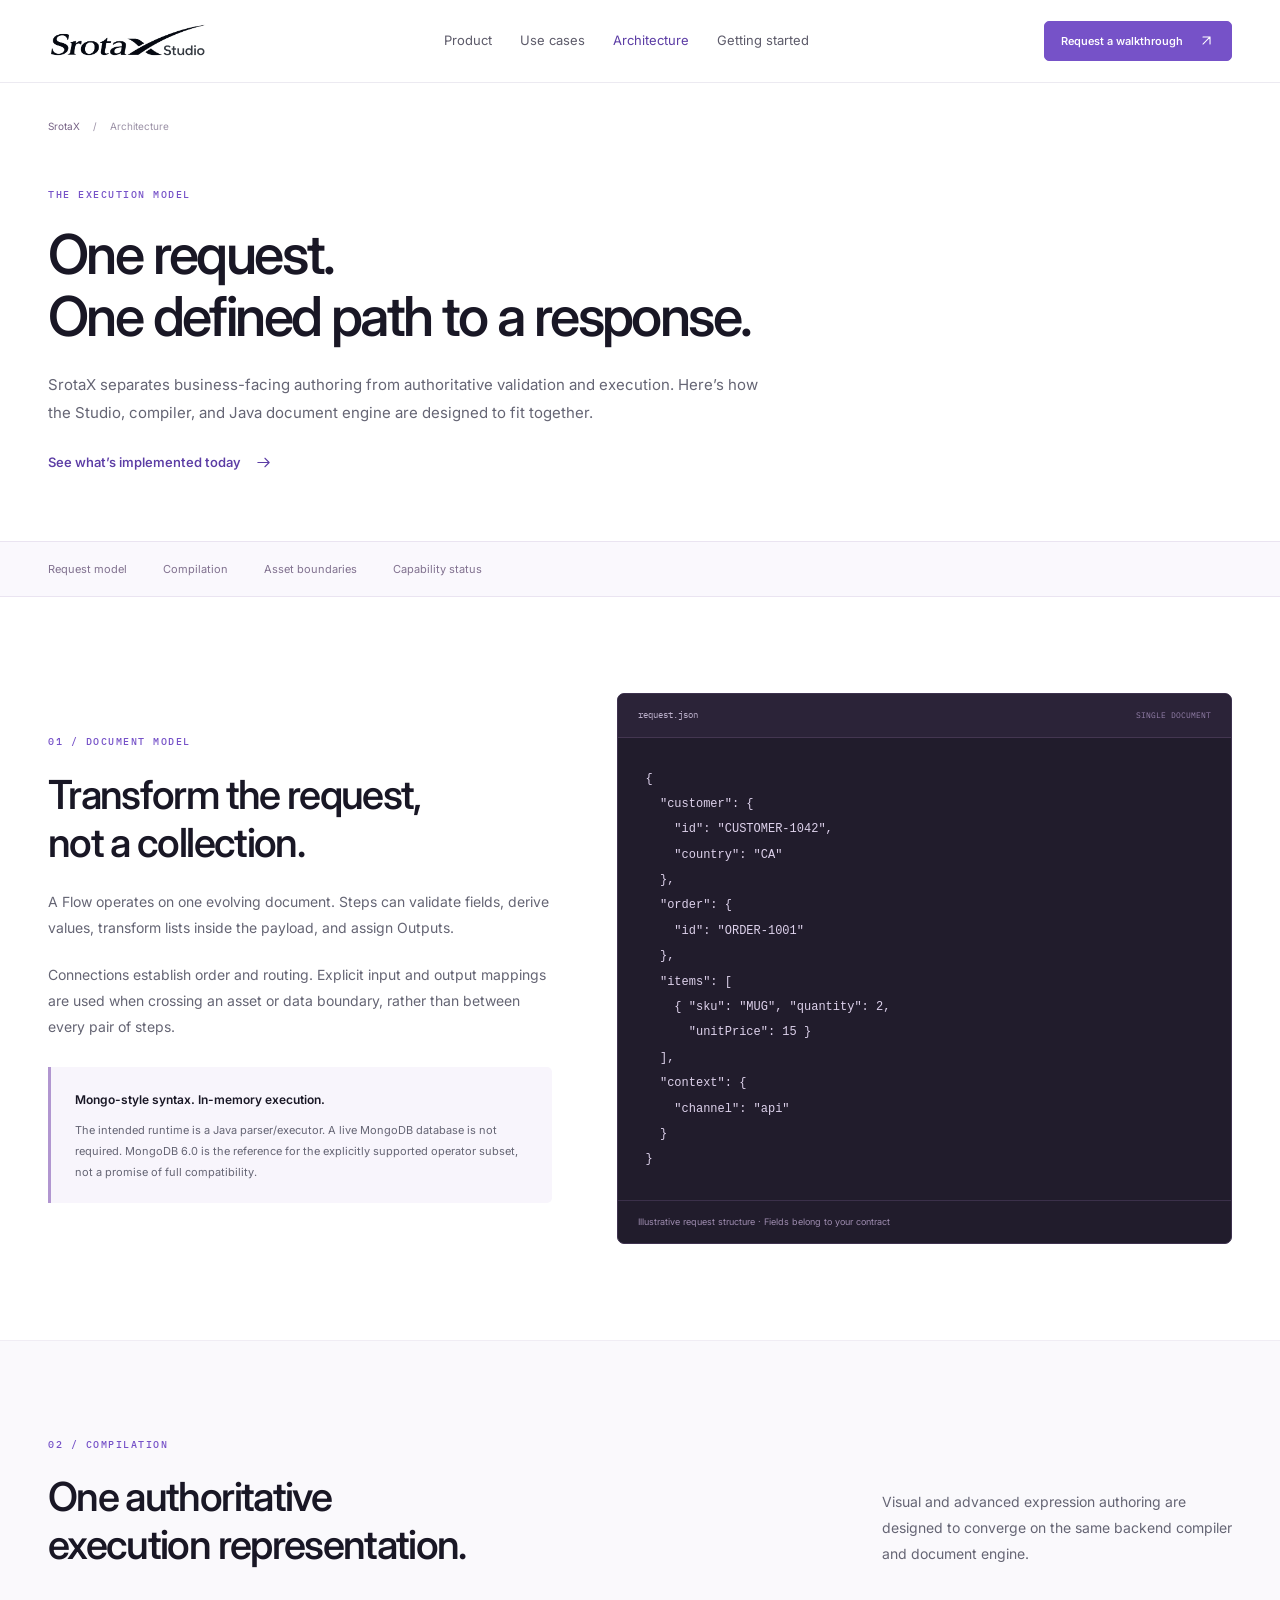
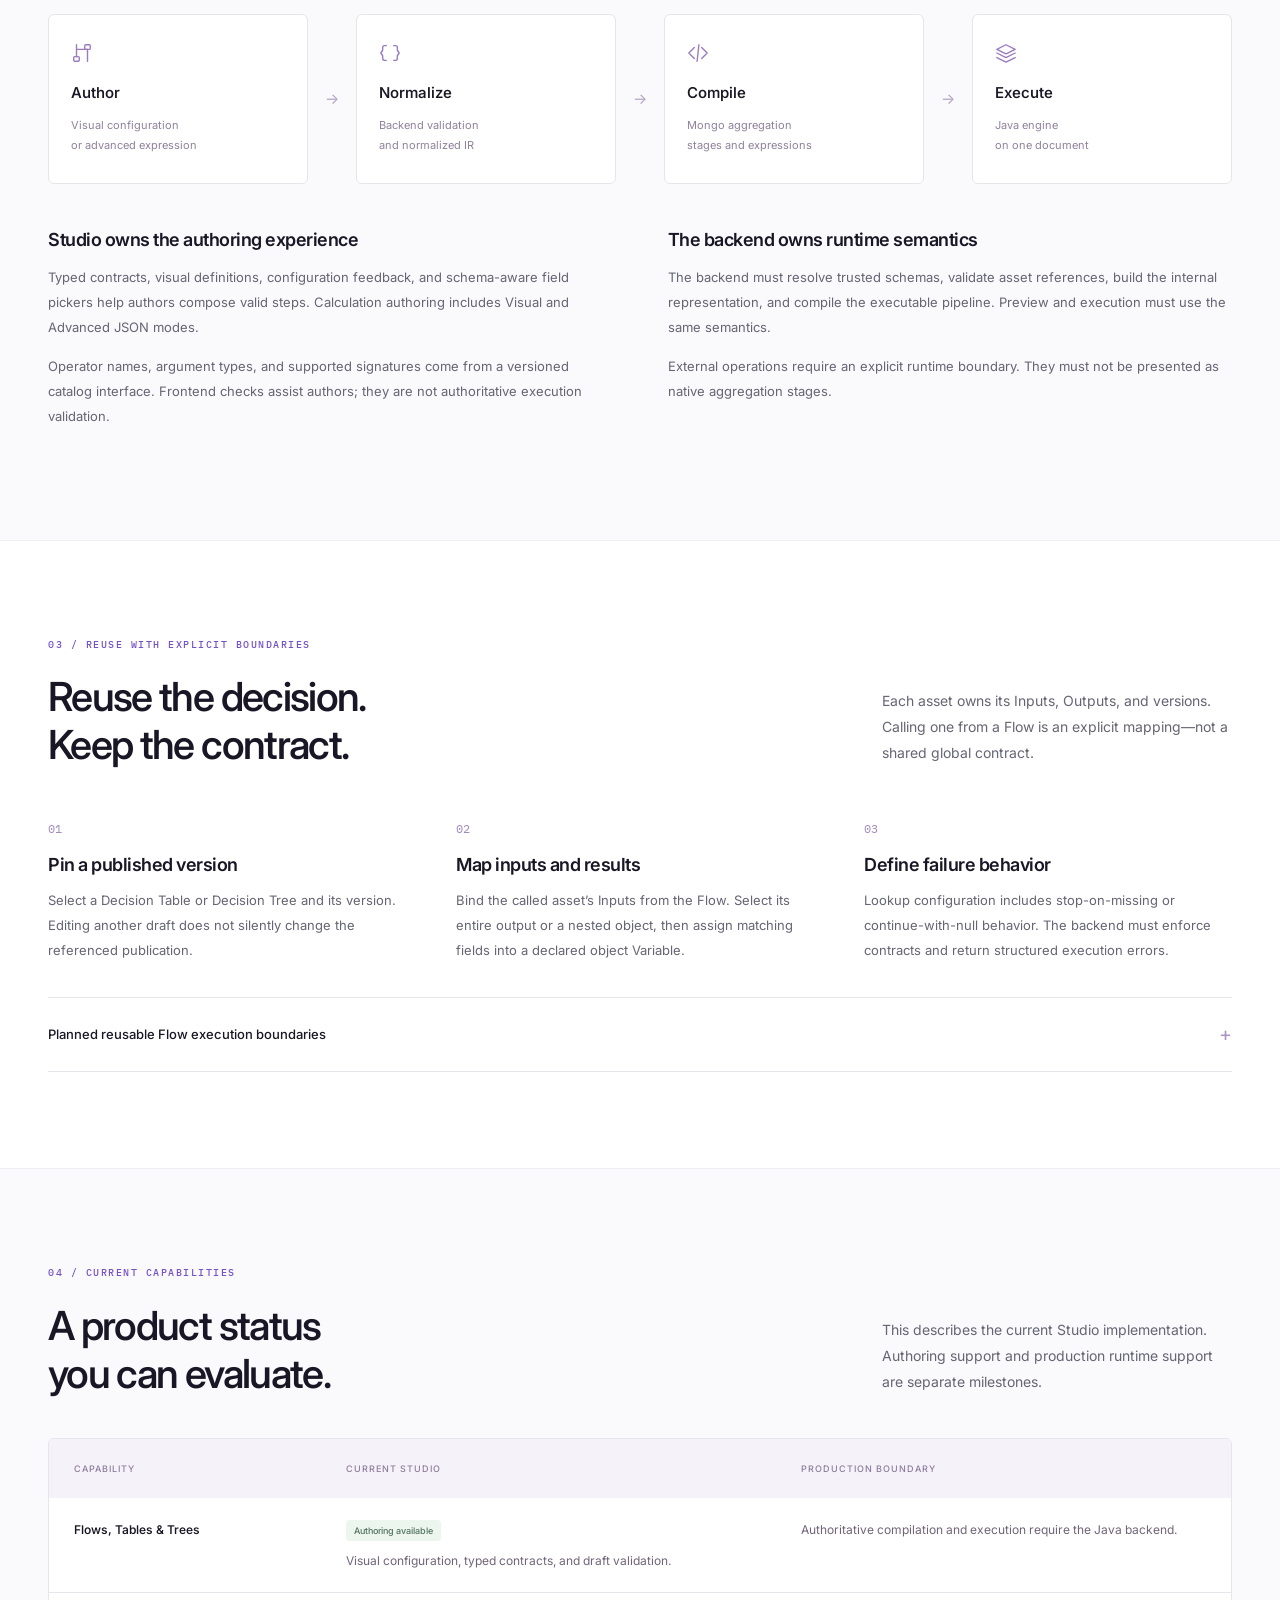
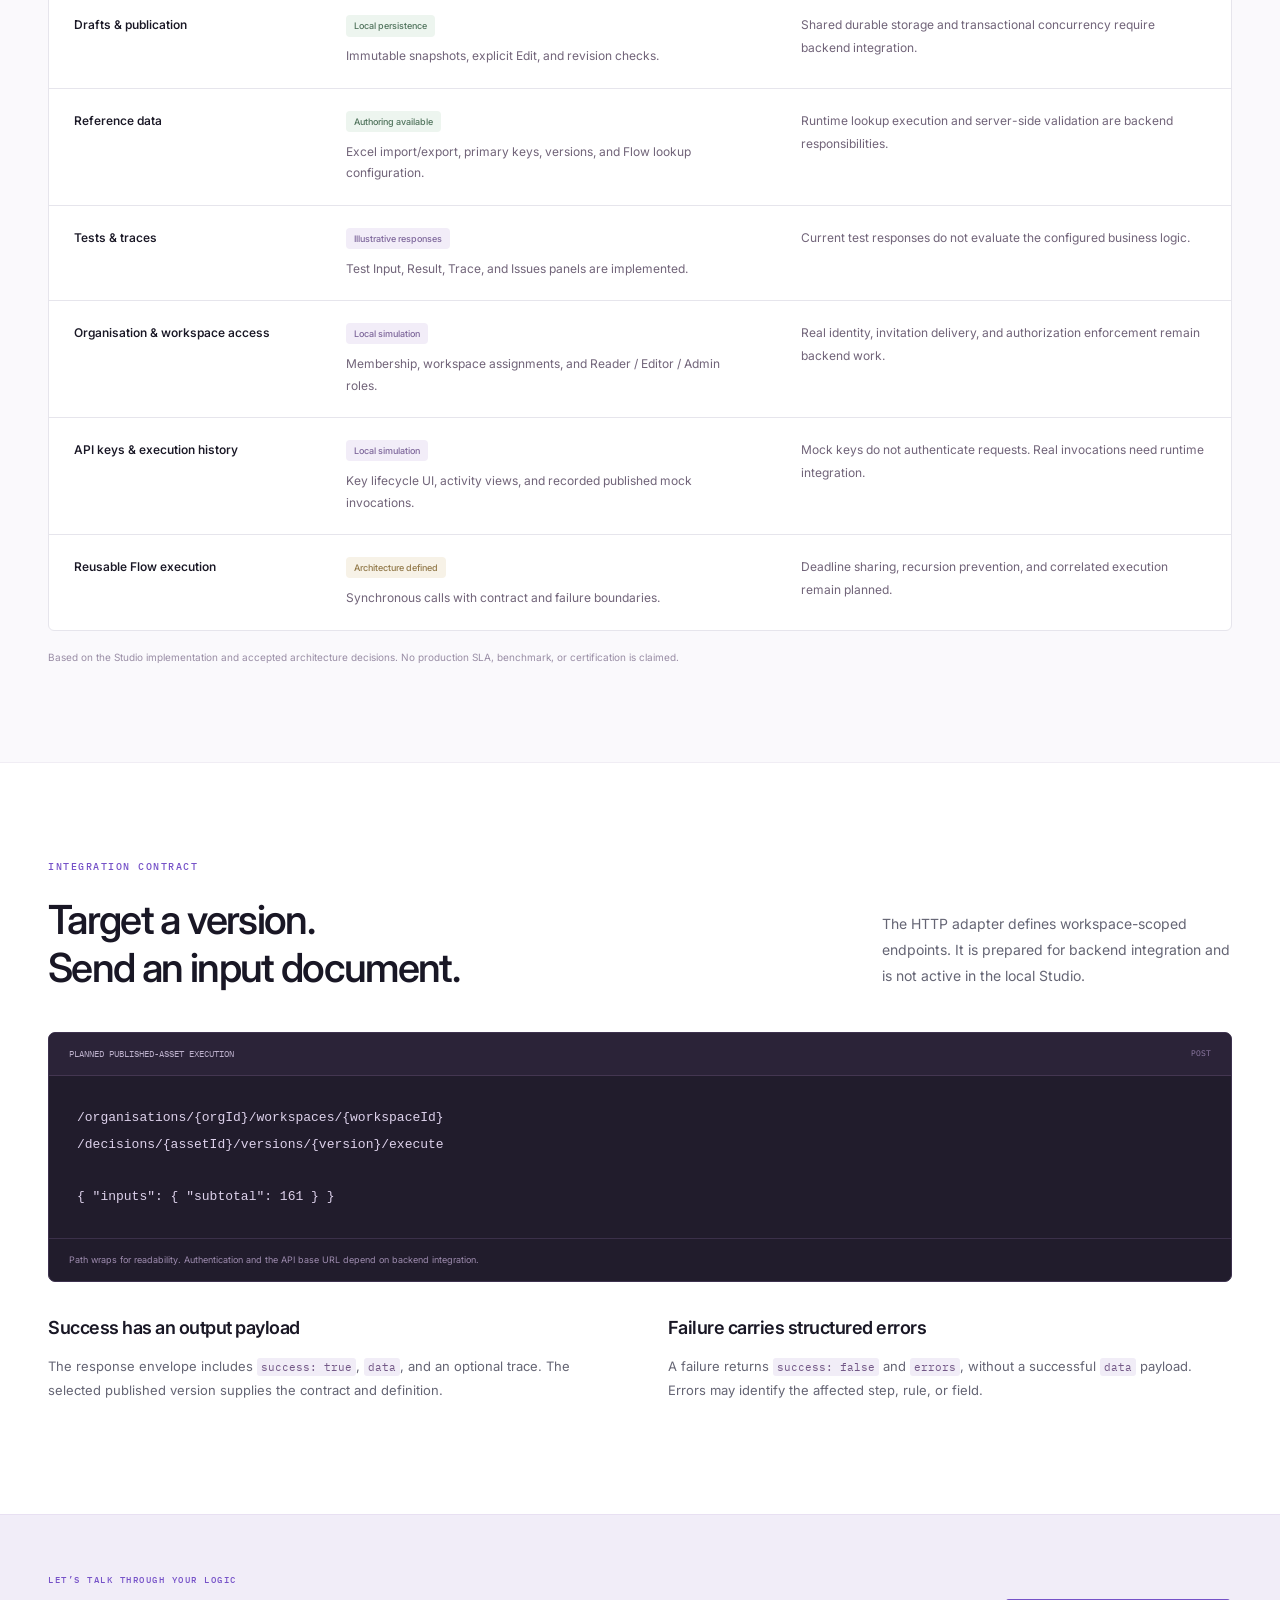
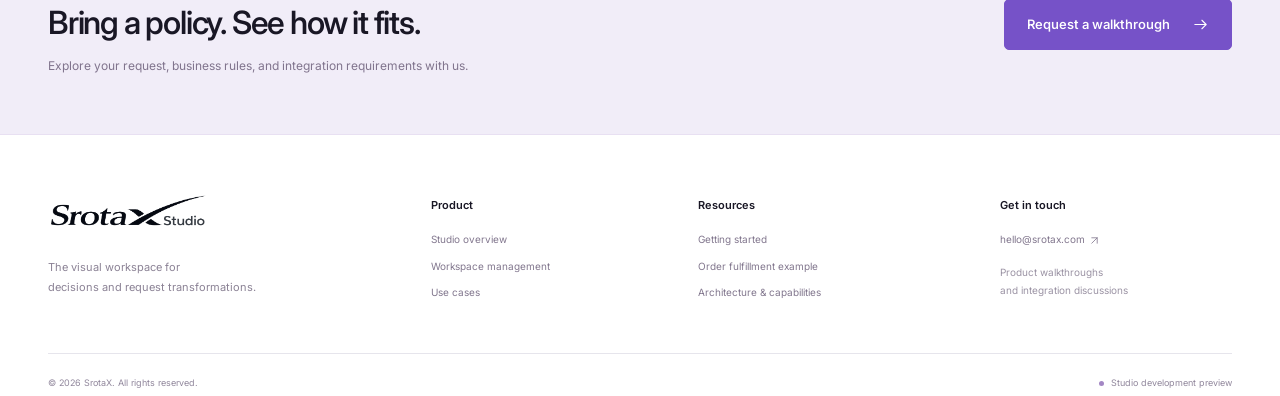
==== architecture.html @ b713eb07 "Rebuild SrotaX website around Studio product and usage" ====
<!doctype html>
<html lang="en"><head>
<meta charset="utf-8"><meta name="viewport" content="width=device-width, initial-scale=1">
<title>Architecture & capabilities — SrotaX Studio</title><meta name="description" content="Understand the SrotaX single-document model, Java compilation architecture, asset boundaries, and current implementation status."><meta name="theme-color" content="#ffffff">
<meta property="og:title" content="Architecture & capabilities — SrotaX Studio"><meta property="og:description" content="Understand the SrotaX single-document model, Java compilation architecture, asset boundaries, and current implementation status."><meta property="og:type" content="website">
<link rel="icon" href="favicon.svg" type="image/svg+xml"><link rel="preconnect" href="https://fonts.googleapis.com"><link rel="preconnect" href="https://fonts.gstatic.com" crossorigin>
<link href="https://fonts.googleapis.com/css2?family=IBM+Plex+Mono:wght@400;500&family=Inter:wght@400;450;500;550;600;650;700;750;800&display=swap" rel="stylesheet">
<link rel="stylesheet" href="styles.css"><script src="site.js" defer></script>
</head><body data-page="architecture">
<a href="#main" class="skip-link">Skip to content</a>
<header class="site-header"><div class="container header-inner"><a class="brand" href="index.html" aria-label="SrotaX Studio home"><img src="assets/studio-logo.png" width="174" height="58" alt="SrotaX Studio"></a><button class="menu-toggle" aria-expanded="false" aria-controls="primary-nav">Menu <span aria-hidden="true">☰</span></button><nav id="primary-nav" aria-label="Main navigation"><a href="index.html#product" >Product</a><a href="index.html#use-cases">Use cases</a><a href="architecture.html" aria-current="page">Architecture</a><a href="guide.html" >Getting started</a></nav><a class="button compact header-cta" href="mailto:hello@srotax.com?subject=SrotaX%20Studio%20walkthrough">Request a walkthrough <svg class="icon " width="22" height="22" viewBox="0 0 24 24" fill="none" stroke="currentColor" stroke-width="1.5" stroke-linecap="round" stroke-linejoin="round" aria-hidden="true"><path d="M7 17 17 7M7 7h10v10"/></svg></a></div></header>
<main id="main">
<section class="page-hero container"><div class="breadcrumb"><a href="index.html">SrotaX</a><span>/</span>Architecture</div><span class="eyebrow">THE EXECUTION MODEL</span><h1>One request.<br>One defined path to a response.</h1><p>SrotaX separates business-facing authoring from authoritative validation and execution. Here’s how the Studio, compiler, and Java document engine are designed to fit together.</p><a class="inline-link" href="#status">See what’s implemented today <svg class="icon " width="22" height="22" viewBox="0 0 24 24" fill="none" stroke="currentColor" stroke-width="1.5" stroke-linecap="round" stroke-linejoin="round" aria-hidden="true"><path d="M4 12h16m-6-6 6 6-6 6"/></svg></a></section>
<div class="subnav"><nav class="container" aria-label="Architecture sections"><a href="#request-model">Request model</a><a href="#compilation">Compilation</a><a href="#boundaries">Asset boundaries</a><a href="#status">Capability status</a></nav></div>
<section class="section container" id="request-model"><div class="split-feature"><div><span class="eyebrow">01 / DOCUMENT MODEL</span><h2>Transform the request,<br>not a collection.</h2><p>A Flow operates on one evolving document. Steps can validate fields, derive values, transform lists inside the payload, and assign Outputs.</p><p>Connections establish order and routing. Explicit input and output mappings are used when crossing an asset or data boundary, rather than between every pair of steps.</p><div class="callout"><strong>Mongo-style syntax. In-memory execution.</strong><p>The intended runtime is a Java parser/executor. A live MongoDB database is not required. MongoDB 6.0 is the reference for the explicitly supported operator subset, not a promise of full compatibility.</p></div></div><div class="code-card"><div class="code-header"><span>request.json</span><span>SINGLE DOCUMENT</span></div><pre><code>{
  "customer": {
    "id": "CUSTOMER-1042",
    "country": "CA"
  },
  "order": {
    "id": "ORDER-1001"
  },
  "items": [
    { "sku": "MUG", "quantity": 2,
      "unitPrice": 15 }
  ],
  "context": {
    "channel": "api"
  }
}</code></pre><div class="code-footer">Illustrative request structure · Fields belong to your contract</div></div></div></section>
<section class="section foundation" id="compilation"><div class="container"><div class="section-heading"><div><span class="eyebrow">02 / COMPILATION</span><h2>One authoritative<br>execution representation.</h2></div><p>Visual and advanced expression authoring are designed to converge on the same backend compiler and document engine.</p></div><div class="compilation-track"><div><svg class="icon " width="22" height="22" viewBox="0 0 24 24" fill="none" stroke="currentColor" stroke-width="1.5" stroke-linecap="round" stroke-linejoin="round" aria-hidden="true"><path d="M6 3v5m12 8v5M6 8h12v8M6 8v8"/><rect x="3" y="16" width="6" height="5" rx="1"/><rect x="15" y="3" width="6" height="5" rx="1"/></svg><strong>Author</strong><p>Visual configuration<br>or advanced expression</p></div><span>→</span><div><svg class="icon " width="22" height="22" viewBox="0 0 24 24" fill="none" stroke="currentColor" stroke-width="1.5" stroke-linecap="round" stroke-linejoin="round" aria-hidden="true"><path d="M8 4H6a2 2 0 0 0-2 2v3l-2 3 2 3v3a2 2 0 0 0 2 2h2m8-16h2a2 2 0 0 1 2 2v3l2 3-2 3v3a2 2 0 0 1-2 2h-2"/></svg><strong>Normalize</strong><p>Backend validation<br>and normalized IR</p></div><span>→</span><div><svg class="icon " width="22" height="22" viewBox="0 0 24 24" fill="none" stroke="currentColor" stroke-width="1.5" stroke-linecap="round" stroke-linejoin="round" aria-hidden="true"><path d="m8 6-6 6 6 6m8-12 6 6-6 6m-3-15-2 18"/></svg><strong>Compile</strong><p>Mongo aggregation<br>stages and expressions</p></div><span>→</span><div><svg class="icon " width="22" height="22" viewBox="0 0 24 24" fill="none" stroke="currentColor" stroke-width="1.5" stroke-linecap="round" stroke-linejoin="round" aria-hidden="true"><path d="m12 3 10 5-10 5L2 8Zm-10 9 10 5 10-5M2 17l10 5 10-5"/></svg><strong>Execute</strong><p>Java engine<br>on one document</p></div></div><div class="two-columns technical-columns"><article><h3>Studio owns the authoring experience</h3><p>Typed contracts, visual definitions, configuration feedback, and schema-aware field pickers help authors compose valid steps. Calculation authoring includes Visual and Advanced JSON modes.</p><p>Operator names, argument types, and supported signatures come from a versioned catalog interface. Frontend checks assist authors; they are not authoritative execution validation.</p></article><article><h3>The backend owns runtime semantics</h3><p>The backend must resolve trusted schemas, validate asset references, build the internal representation, and compile the executable pipeline. Preview and execution must use the same semantics.</p><p>External operations require an explicit runtime boundary. They must not be presented as native aggregation stages.</p></article></div></div></section>
<section class="section container" id="boundaries"><div class="section-heading"><div><span class="eyebrow">03 / REUSE WITH EXPLICIT BOUNDARIES</span><h2>Reuse the decision.<br>Keep the contract.</h2></div><p>Each asset owns its Inputs, Outputs, and versions. Calling one from a Flow is an explicit mapping—not a shared global contract.</p></div><div class="boundary-grid"><article><span>01</span><h3>Pin a published version</h3><p>Select a Decision Table or Decision Tree and its version. Editing another draft does not silently change the referenced publication.</p></article><article><span>02</span><h3>Map inputs and results</h3><p>Bind the called asset’s Inputs from the Flow. Select its entire output or a nested object, then assign matching fields into a declared object Variable.</p></article><article><span>03</span><h3>Define failure behavior</h3><p>Lookup configuration includes stop-on-missing or continue-with-null behavior. The backend must enforce contracts and return structured execution errors.</p></article></div><details class="architecture-details"><summary>Planned reusable Flow execution boundaries <span>+</span></summary><p>Reusable Flow calls are specified as synchronous, pinned-version calls. Child Inputs and Outputs require validation. Child failures propagate to the parent; calls share a deadline and have a nesting-depth limit. Direct and indirect recursion are prohibited, and traces must preserve parent-child correlation. These are architecture requirements, not implemented runtime capabilities.</p></details></section>
<section class="section foundation" id="status"><div class="container"><div class="section-heading"><div><span class="eyebrow">04 / CURRENT CAPABILITIES</span><h2>A product status<br>you can evaluate.</h2></div><p>This describes the current Studio implementation. Authoring support and production runtime support are separate milestones.</p></div><div class="table-scroll"><table class="status-table"><caption class="sr-only">SrotaX capabilities and current implementation status</caption><thead><tr><th scope="col">Capability</th><th scope="col">Current Studio</th><th scope="col">Production boundary</th></tr></thead><tbody><tr><th scope="row">Flows, Tables & Trees</th><td><span class="capability-badge available">Authoring available</span><p>Visual configuration, typed contracts, and draft validation.</p></td><td>Authoritative compilation and execution require the Java backend.</td></tr><tr><th scope="row">Drafts & publication</th><td><span class="capability-badge available">Local persistence</span><p>Immutable snapshots, explicit Edit, and revision checks.</p></td><td>Shared durable storage and transactional concurrency require backend integration.</td></tr><tr><th scope="row">Reference data</th><td><span class="capability-badge available">Authoring available</span><p>Excel import/export, primary keys, versions, and Flow lookup configuration.</p></td><td>Runtime lookup execution and server-side validation are backend responsibilities.</td></tr><tr><th scope="row">Tests & traces</th><td><span class="capability-badge preview">Illustrative responses</span><p>Test Input, Result, Trace, and Issues panels are implemented.</p></td><td>Current test responses do not evaluate the configured business logic.</td></tr><tr><th scope="row">Organisation & workspace access</th><td><span class="capability-badge preview">Local simulation</span><p>Membership, workspace assignments, and Reader / Editor / Admin roles.</p></td><td>Real identity, invitation delivery, and authorization enforcement remain backend work.</td></tr><tr><th scope="row">API keys & execution history</th><td><span class="capability-badge preview">Local simulation</span><p>Key lifecycle UI, activity views, and recorded published mock invocations.</p></td><td>Mock keys do not authenticate requests. Real invocations need runtime integration.</td></tr><tr><th scope="row">Reusable Flow execution</th><td><span class="capability-badge planned">Architecture defined</span><p>Synchronous calls with contract and failure boundaries.</p></td><td>Deadline sharing, recursion prevention, and correlated execution remain planned.</td></tr></tbody></table></div><p class="source-note">Based on the Studio implementation and accepted architecture decisions. No production SLA, benchmark, or certification is claimed.</p></div></section>
<section class="section container"><div class="section-heading"><div><span class="eyebrow">INTEGRATION CONTRACT</span><h2>Target a version.<br>Send an input document.</h2></div><p>The HTTP adapter defines workspace-scoped endpoints. It is prepared for backend integration and is not active in the local Studio.</p></div><div class="code-card api-card"><div class="code-header"><span>PLANNED PUBLISHED-ASSET EXECUTION</span><span>POST</span></div><pre><code>/organisations/{orgId}/workspaces/{workspaceId}
/decisions/{assetId}/versions/{version}/execute

{ "inputs": { "subtotal": 161 } }</code></pre><div class="code-footer">Path wraps for readability. Authentication and the API base URL depend on backend integration.</div></div><div class="two-columns technical-columns"><article><h3>Success has an output payload</h3><p>The response envelope includes <code>success: true</code>, <code>data</code>, and an optional trace. The selected published version supplies the contract and definition.</p></article><article><h3>Failure carries structured errors</h3><p>A failure returns <code>success: false</code> and <code>errors</code>, without a successful <code>data</code> payload. Errors may identify the affected step, rule, or field.</p></article></div></section>
</main>
<section class="contact-band"><div class="container contact-inner"><div><span class="eyebrow">LET’S TALK THROUGH YOUR LOGIC</span><h2>Bring a policy. See how it fits.</h2><p>Explore your request, business rules, and integration requirements with us.</p></div><a class="button white" href="mailto:hello@srotax.com?subject=SrotaX%20Studio%20walkthrough">Request a walkthrough <svg class="icon " width="22" height="22" viewBox="0 0 24 24" fill="none" stroke="currentColor" stroke-width="1.5" stroke-linecap="round" stroke-linejoin="round" aria-hidden="true"><path d="M4 12h16m-6-6 6 6-6 6"/></svg></a></div></section>
<footer class="container"><div class="footer-main"><div class="footer-brand"><a class="brand" href="index.html" aria-label="SrotaX Studio home"><img src="assets/studio-logo.png" width="174" height="58" alt="SrotaX Studio"></a><p>The visual workspace for<br>decisions and request transformations.</p></div><div><h3>Product</h3><a href="index.html#product">Studio overview</a><a href="index.html#workspace">Workspace management</a><a href="index.html#use-cases">Use cases</a></div><div><h3>Resources</h3><a href="guide.html">Getting started</a><a href="guide.html#example">Order fulfillment example</a><a href="architecture.html">Architecture & capabilities</a></div><div><h3>Get in touch</h3><a href="mailto:hello@srotax.com">hello@srotax.com <svg class="icon " width="22" height="22" viewBox="0 0 24 24" fill="none" stroke="currentColor" stroke-width="1.5" stroke-linecap="round" stroke-linejoin="round" aria-hidden="true"><path d="M7 17 17 7M7 7h10v10"/></svg></a><span class="footer-note">Product walkthroughs<br>and integration discussions</span></div></div><div class="footer-bottom"><span>© <span data-year>2026</span> SrotaX. All rights reserved.</span><a href="architecture.html#status"><span class="status-dot"></span> Studio development preview</a></div></footer>
<dialog id="image-dialog" aria-labelledby="image-dialog-title"><div class="dialog-toolbar"><span id="image-dialog-title">Studio screenshot</span><button type="button" class="dialog-close" aria-label="Close screenshot">Close <span aria-hidden="true">×</span></button></div><div id="dialog-image-frame" class="capture-frame"><img id="dialog-image" alt=""></div><p>Actual SrotaX Studio interface · Sample assets</p></dialog>
</body></html>
---- styles.css ----
:root{--ink:#191725;--muted:#656574;--purple:#7652c8;--purple-dark:#5c3da5;--lavender:#f6f3fc;--line:#e6e5ec;--dark:#171421;--mono:'IBM Plex Mono',monospace;--font:'Inter',sans-serif}
*{box-sizing:border-box}html{scroll-behavior:smooth;scroll-padding-top:105px}body{margin:0;background:#fff;color:var(--ink);font-family:var(--font);font-size:15px;line-height:1.65;-webkit-font-smoothing:antialiased}a{color:inherit;text-decoration:none}button,input,select{font:inherit}button{cursor:pointer}img{max-width:100%;height:auto;display:block}button,a{-webkit-tap-highlight-color:transparent}button{color:inherit}h1,h2,h3,p{margin:0}h1,h2,h3{line-height:1.2}p{color:var(--muted)}h1{font-size:64px;letter-spacing:-3.3px;font-weight:600}h2{font-size:40px;letter-spacing:-1.65px;font-weight:550}h3{font-size:20px;letter-spacing:-.5px;font-weight:600}a:focus-visible,button:focus-visible,summary:focus-visible{outline:3px solid #916bdd;outline-offset:5px}button:disabled{cursor:default}.container{max-width:1200px;width:calc(100% - 96px);margin:0 auto}.icon{display:inline-block;flex-shrink:0;vertical-align:middle}.eyebrow{display:block;font-family:var(--mono);font-size:10px;font-weight:500;letter-spacing:1.5px;color:var(--purple);margin-bottom:20px}.button{display:inline-flex;gap:22px;align-items:center;justify-content:center;padding:14px 22px;border:1px solid var(--purple);border-radius:5px;background:var(--purple);color:#fff;font-size:13px;font-weight:550;min-height:48px;transition:background .18s,box-shadow .18s}.button:hover{background:var(--purple-dark);box-shadow:0 4px 15px #7652c822}.button .icon{width:17px;height:17px}.button.secondary{background:transparent;border-color:#dad5e6;color:var(--ink)}.button.secondary:hover{background:var(--lavender)}.button.compact{font-size:11px;min-height:40px;padding:10px 16px;gap:15px}.button.white{background:white;border-color:white;color:#4f338d}.button.white:hover{background:#ede6fb}.button.light-outline{border-color:#51465f;background:transparent;color:#f1ecfa}.button.light-outline:hover{background:#2b223b}.inline-link{display:inline-flex;gap:14px;align-items:center;color:var(--purple-dark);font-size:12px;font-weight:550}.inline-link .icon{width:17px;height:17px}.inline-link:hover{text-decoration:underline;text-underline-offset:4px}.skip-link{position:fixed;left:15px;top:-100px;padding:12px 20px;background:#fff;z-index:100}.skip-link:focus{top:10px}.sr-only{position:absolute;width:1px;height:1px;margin:-1px;overflow:hidden;clip:rect(0,0,0,0);white-space:nowrap}.site-header{position:sticky;top:0;z-index:30;border-bottom:1px solid #eceaf1;background:rgba(255,255,255,.97);backdrop-filter:blur(15px)}.header-inner{height:82px;display:flex;align-items:center;justify-content:space-between;gap:30px}.brand{display:inline-flex;flex-shrink:0;align-items:center}.brand img{width:160px;height:auto}.header-inner nav{display:flex;gap:28px;align-items:center;font-size:12px;color:#5d5b6a}.header-inner nav a{padding:12px 0}.header-inner nav a:hover,.header-inner nav a[aria-current=page]{color:var(--purple-dark)}.menu-toggle{display:none}.hero{position:relative;overflow:hidden;background:linear-gradient(180deg,#fdfcfe 0%,#f9f7fd 63%,#f2eef9 100%);padding:60px 0 0}.hero-grid{position:absolute;inset:0;background-image:linear-gradient(#8d77b90a 1px,transparent 1px),linear-gradient(90deg,#8d77b90a 1px,transparent 1px);background-size:80px 80px;mask-image:linear-gradient(transparent,black);pointer-events:none}.hero-inner{position:relative;text-align:center}.release-link{display:inline-flex;gap:11px;align-items:center;font-size:10px;color:#6d657c;border:1px solid #e4ddec;border-radius:30px;background:#fff;padding:5px 12px 5px 5px;margin-bottom:28px}.release-tag{font-family:var(--mono);font-size:8px;letter-spacing:.65px;color:#7451ab;background:#f1ebfa;padding:5px 9px;border-radius:20px}.release-link .icon{width:14px;height:14px}.hero h1{font-size:clamp(48px,5.2vw,72px);line-height:1.09;font-weight:550;letter-spacing:-3.9px}.hero h1>span{color:var(--purple)}.hero-description{font-size:16px;line-height:1.8;margin-top:24px;color:#777080}.hero-actions{display:flex;justify-content:center;gap:12px;margin-top:27px}.hero-meta{display:flex;justify-content:center;gap:26px;font-size:10px;color:#81788e;margin:23px 0 43px}.hero-meta span{display:flex;align-items:center;gap:6px}.hero-meta .icon{height:14px;width:14px;color:#876ba8}.product-stage{position:relative;background:#fff;border:1px solid #dcd4e7;border-radius:10px 10px 0 0;box-shadow:0 0 0 7px #ffffff70,0 18px 55px #63439b17;text-align:left;overflow:hidden}.stage-header{height:47px;display:flex;align-items:center;justify-content:space-between;padding:0 20px;background:#fcfbfe;border-bottom:1px solid #e6e1ec;font-size:10px;color:#716780}.stage-header>div{font-family:var(--mono);font-size:9px;letter-spacing:1px;display:flex;align-items:center;gap:8px;color:#574a69}.stage-dot{width:6px;height:6px;background:#8861c4;border-radius:50%}.stage-separator{margin:0 10px;color:#b4a9c4}.stage-header a{display:flex;gap:6px;align-items:center;color:#715396;font-size:9px}.stage-header .icon{width:13px;height:13px}.screenshot-button{display:block;position:relative;overflow:hidden;border:1px solid #dfdce7;border-radius:7px;padding:0;background:#fff;text-align:left;width:100%;line-height:0}.screenshot-button img{width:100%;height:auto;transition:filter .2s}.screenshot-button:hover img{filter:brightness(.98)}.hero-screen{border:0;border-radius:0;max-height:640px}.hero-screen img{object-fit:cover;object-position:top;width:100%;height:auto}.enlarge{position:absolute;bottom:17px;right:17px;display:flex;align-items:center;gap:8px;font-size:10px;line-height:1;background:#fff;color:#625374;border:1px solid #ded6e9;padding:10px 12px;border-radius:5px;box-shadow:0 3px 10px #3023450a}.enlarge .icon{width:14px;height:14px}.stage-footer{display:flex;justify-content:space-between;border-top:1px solid #e8e2ef;padding:12px 20px;color:#8a7e98;font-size:8px;font-family:var(--mono);letter-spacing:.8px;background:#fdfcfe}.context-strip{display:flex;align-items:center;justify-content:space-between;gap:22px;padding:33px 0;border-bottom:1px solid var(--line)}.context-strip>p{font-family:var(--mono);font-size:8px;letter-spacing:1px;line-height:1.7;color:#92909a}.context-strip>p strong{font-weight:500;color:#696572}.context-strip>div{display:flex;align-items:center;gap:12px;font-size:12px;font-weight:500}.context-strip>div>span{font-family:var(--mono);font-size:9px;color:#a593c2}.context-strip>i{font-style:normal;color:#bcb2cb}.section{padding:96px 0}.section-heading{display:flex;justify-content:space-between;align-items:flex-end;gap:60px;margin-bottom:40px}.section-heading>p{max-width:350px;font-size:13px;line-height:1.85;padding-bottom:3px}.section-heading h2{max-width:660px}.product-tabs{display:flex;border-bottom:1px solid var(--line);margin-bottom:35px}.product-tabs button{display:flex;align-items:center;justify-content:center;gap:10px;background:none;border:0;border-bottom:2px solid transparent;margin-bottom:-1px;padding:20px 15px;color:#88828f;flex:1;font-size:13px;font-weight:550;transition:background .2s}.product-tabs button .icon{width:18px;height:18px}.product-tabs button>span{font-size:10px;font-weight:400;color:#a199ac;margin-left:4px}.product-tabs button[aria-selected=true]{color:var(--purple-dark);border-color:var(--purple);background:linear-gradient(0deg,#f8f4fd,transparent)}.product-tabs button:hover{background:#faf8fd}.product-panel{display:grid;grid-template-columns:.75fr 1.25fr;gap:55px;align-items:center;min-height:390px}.product-panel[hidden]{display:none}.feature-icon{width:40px;height:40px;border-radius:8px;background:#f2edf9;border:1px solid #e8e0f2;color:#805cba;display:flex;align-items:center;justify-content:center;margin-bottom:20px}.feature-icon .icon{width:21px;height:21px}.panel-copy h3{font-size:28px;font-weight:550;letter-spacing:-1px;line-height:1.25;margin-bottom:17px}.panel-copy>p{font-size:13px;line-height:1.8}.check-list{padding:0;list-style:none;margin:22px 0 26px;display:grid;gap:10px;font-size:11px;color:#67616f}.check-list li{padding-left:22px;position:relative}.check-list li:before{content:'✓';position:absolute;left:0;color:#9571bf;font-size:12px}.product-panel>.screenshot-button{box-shadow:0 12px 32px #42355b0c}.product-panel>.screenshot-button img{aspect-ratio:auto;object-fit:contain;object-position:top left}.foundation{background:#faf9fc;border-top:1px solid #f0edf4;border-bottom:1px solid #f0edf4}.foundation-grid{display:grid;grid-template-columns:repeat(3,1fr);gap:0;border:1px solid var(--line);border-radius:8px;background:#fff;overflow:hidden}.foundation-grid article{padding:32px;border-right:1px solid var(--line)}.foundation-grid article:last-child{border-right:0}.foundation-grid h3{font-size:18px;margin-bottom:15px}.foundation-grid p{font-size:12px;line-height:1.85;margin-bottom:25px}.foundation-grid .inline-link{font-size:11px}.split-feature{display:grid;grid-template-columns:.9fr 1.1fr;gap:65px;align-items:center}.split-feature>div>p{font-size:13px;line-height:1.85;margin-top:22px}.workspace-features{margin:27px 0;display:grid;gap:22px}.workspace-features>div{display:flex;gap:14px;align-items:flex-start}.workspace-features>div>.icon{width:19px;height:19px;color:#9376b5;margin-top:2px}.workspace-features strong{display:block;font-size:12px;font-weight:550}.workspace-features small{display:block;font-size:11px;line-height:1.7;color:#8c8495;margin-top:5px;max-width:340px}.split-feature>.screenshot-button{box-shadow:0 18px 45px #33224c0b}.split-feature>.screenshot-button img{aspect-ratio:auto;object-fit:contain;object-position:top left}.architecture-teaser{background:var(--dark);color:#f8f5fd;padding:80px 0;position:relative;overflow:hidden}.architecture-teaser:before{content:'';position:absolute;inset:0;background-image:radial-gradient(#8b739522 .8px,transparent .8px);background-size:22px 22px;pointer-events:none}.architecture-inner{position:relative;display:grid;grid-template-columns:1fr 1fr;gap:95px;align-items:center}.architecture-inner .eyebrow{color:#b19aca}.architecture-inner h2{font-size:38px}.architecture-inner>div>p{font-size:13px;line-height:1.85;color:#a8a0b4;margin:22px 0 25px}.architecture-inner .technical-note{font-size:9px;color:#867b97;margin:15px 0 0}.architecture-stack>div{display:flex;gap:18px;align-items:center;border:1px solid #493c59;padding:20px;border-radius:6px;background:#201b2b}.stack-number{font-family:var(--mono);font-size:9px;color:#9d82bd}.architecture-stack strong{font-size:13px;display:block;font-weight:500;color:#e4ddec}.architecture-stack small{font-size:10px;display:block;color:#9b8dab;margin-top:5px}.stack-badge{font-family:var(--mono);font-size:7px;color:#c1a3e5;background:#392849;padding:4px 7px;border-radius:3px;margin-left:auto}.architecture-stack>i{display:block;text-align:center;color:#796988;font-size:18px;line-height:29px;font-style:normal}.architecture-stack>p{display:flex;gap:10px;align-items:center;font-size:9px!important;margin-bottom:0!important;color:#a598b4!important}.architecture-stack>p .icon{width:15px;height:15px}.use-case-grid{display:grid;grid-template-columns:repeat(3,1fr);gap:24px}.use-case-grid article{border-top:2px solid #b5a2d0;padding:26px 0 0}.use-case-label{font-family:var(--mono);font-size:9px;color:#95899e;letter-spacing:1px}.use-case-grid h3{font-size:22px;margin:14px 0}.use-case-grid p{font-size:12px;line-height:1.85;min-height:70px;max-width:325px}.case-path{font-family:var(--mono);font-size:8px;color:#8e7ba5;padding:20px 0;border-bottom:1px solid var(--line);margin-bottom:20px}.maturity-note{padding:25px 28px;border:1px solid #e6dfef;border-radius:7px;background:#fbf9fe;display:flex;align-items:center;gap:18px;margin-bottom:90px}.note-icon{height:22px;width:22px;border:1px solid #ad94cb;border-radius:50%;color:#8d6eb2;display:flex;align-items:center;justify-content:center;flex-shrink:0;font-family:Georgia,serif;font-size:12px}.maturity-note strong{font-size:12px;font-weight:550}.maturity-note p{font-size:11px;line-height:1.8;margin-top:3px;max-width:750px}.maturity-note>a{font-size:10px;display:flex;gap:10px;align-items:center;white-space:nowrap;margin-left:auto;color:#795599}.maturity-note>a .icon{height:16px;width:16px}.contact-band{background:#f1edf8;border-top:1px solid #e8e0f2;border-bottom:1px solid #e8e0f2;padding:58px 0}.contact-inner{display:flex;align-items:center;justify-content:space-between;gap:35px}.contact-inner .eyebrow{font-size:9px;margin-bottom:16px}.contact-inner h2{font-size:32px;letter-spacing:-1.2px}.contact-inner p{font-size:12px;margin-top:14px;color:#80748d}.contact-inner .button{background:var(--purple);color:#fff;border-color:var(--purple);flex-shrink:0}.contact-inner .button:hover{background:var(--purple-dark)}.footer-main{display:grid;grid-template-columns:1.5fr 1fr 1.15fr 1fr;gap:35px;padding:50px 0 42px}.footer-brand p{font-size:11px;line-height:1.8;color:#8b8295;margin-top:12px}.footer-main h3{font-size:11px;font-weight:600;letter-spacing:0;margin:14px 0 19px}.footer-main>div:not(.footer-brand)>a{display:block;font-size:10px;color:#82778e;margin-bottom:10px}.footer-main>div>a:hover{color:var(--purple)}.footer-main>div>a .icon{width:13px;height:13px}.footer-note{display:block;font-size:10px;line-height:1.8;color:#9b93a4;margin-top:15px}.footer-bottom{border-top:1px solid var(--line);padding:22px 0 25px;display:flex;align-items:center;justify-content:space-between;font-size:9px;color:#91879c}.footer-bottom a{display:flex;align-items:center;gap:7px}.status-dot{height:5px;width:5px;background:#a387c4;border-radius:50%}.page-hero{padding-top:35px;padding-bottom:66px}.breadcrumb{display:flex;gap:13px;font-size:10px;color:#9b91a6;margin-bottom:52px}.breadcrumb a{color:#756184}.page-hero h1{font-size:55px;font-weight:550;letter-spacing:-2.6px;line-height:1.13}.page-hero>p{font-size:15px;line-height:1.85;max-width:720px;margin-top:24px}.page-hero>.inline-link{margin-top:25px}.subnav{background:#faf8fd;border-top:1px solid #eae4f1;border-bottom:1px solid #eae4f1}.subnav nav{display:flex;gap:36px;padding-top:18px;padding-bottom:18px;font-size:11px;color:#81718f}.subnav a:hover{color:var(--purple-dark)}.code-card{background:#211c2c;border:1px solid #3e324f;border-radius:7px;overflow:hidden;min-width:0}.code-header{display:flex;align-items:center;justify-content:space-between;gap:15px;background:#2b2338;color:#bcb0cb;padding:14px 20px;border-bottom:1px solid #443651;font-family:var(--mono);font-size:9px}.code-header>span:last-child{font-size:8px;color:#937fa9}.code-card pre{margin:0;padding:28px 28px;color:#ddd1eb;overflow:auto;font:12px/1.95 var(--mono);tab-size:2}.code-footer{border-top:1px solid #3b304a;padding:13px 20px;font-size:9px;color:#9e8caf;line-height:1.8}.callout{padding:20px 24px;background:#f8f5fc;border-left:3px solid #b196d0;margin-top:27px;border-radius:0 5px 5px 0}.callout strong{font-size:12px;font-weight:600}.callout p{font-size:11px!important;line-height:1.9!important;margin-top:8px!important}.callout .inline-link{margin-top:12px;font-size:11px}.compilation-track{display:flex;align-items:center;gap:17px;margin:45px 0}.compilation-track>div{padding:27px 22px;background:white;border:1px solid var(--line);border-radius:6px;flex:1;min-width:0}.compilation-track>div>.icon{color:#9b7bbe;margin-bottom:17px}.compilation-track strong{display:block;font-size:15px;font-weight:550}.compilation-track p{font-size:11px;line-height:1.8;margin-top:10px;color:#8f819c}.compilation-track>span{color:#b4a3c4}.two-columns{display:grid;grid-template-columns:1fr 1fr;gap:55px}.technical-columns{margin-top:35px}.technical-columns h3{font-size:18px;margin-bottom:15px}.technical-columns p{font-size:12px;line-height:1.9;margin-bottom:15px}.technical-columns code,.guide-content p code,.plain-list code{font-family:var(--mono);font-size:.85em;background:#f1edf7;padding:2px 4px;border-radius:3px;color:#735887}.boundary-grid{display:grid;grid-template-columns:repeat(3,1fr);gap:40px;margin-top:50px}.boundary-grid article>span{font-family:var(--mono);font-size:12px;color:#a38abf;display:block;margin-bottom:15px}.boundary-grid h3{font-size:18px;margin-bottom:13px}.boundary-grid p{font-size:12px;line-height:1.9}.architecture-details{border-bottom:1px solid var(--line);padding:20px 0}.boundary-grid+.architecture-details{margin-top:35px;border-top:1px solid var(--line)}.architecture-details summary{list-style:none;display:flex;align-items:center;justify-content:space-between;gap:20px;font-size:13px;font-weight:500;cursor:pointer}.architecture-details summary::-webkit-details-marker{display:none}.architecture-details summary>span{color:#ad94c7;font-size:20px;font-weight:400}.architecture-details[open] summary>span{transform:rotate(45deg)}.architecture-details p{font-size:12px;line-height:1.95;margin-top:15px;max-width:900px}.table-scroll{overflow-x:auto;border:1px solid var(--line);border-radius:6px;background:white}.status-table{border-collapse:collapse;width:100%;min-width:660px;text-align:left;font-size:12px}.status-table th,.status-table td{padding:21px 25px;vertical-align:top;border-bottom:1px solid var(--line);line-height:1.9}.status-table thead th{font-size:9px;text-transform:uppercase;letter-spacing:1px;background:#f5f2f9;color:#8d7c9b;font-weight:500}.status-table tbody th{font-size:12px;font-weight:550;width:23%}.status-table td{color:#81748f;font-size:11px;width:38.5%}.status-table td p{font-size:11px;color:#81748f;line-height:1.8;margin-top:8px}.status-table tr:last-child td,.status-table tr:last-child th{border-bottom:0}.capability-badge{display:inline-flex;padding:2px 8px;font-size:9px;border-radius:4px;font-weight:500}.available{color:#50735c;background:#edf5ef}.preview{color:#7e679b;background:#f2edf8}.planned{color:#927949;background:#f7f2e7}.source-note{font-size:10px;color:#998da5;line-height:1.85;margin-top:17px}.api-card pre{font-size:13px}.guide-layout{display:grid;grid-template-columns:220px 1fr;gap:70px;padding-bottom:95px;border-top:1px solid var(--line)}.guide-nav{position:sticky;top:115px;align-self:start;padding-top:34px;display:grid;gap:14px}.guide-nav>span{font-family:var(--mono);font-size:9px;color:#a395b0;letter-spacing:1px;margin-bottom:9px}.guide-nav>a{font-size:11px;color:#8b7c9b}.guide-nav>a:hover{color:var(--purple-dark)}.guide-content{min-width:0}.guide-content>section{padding:52px 0;border-bottom:1px solid var(--line);scroll-margin-top:80px}.guide-content>section:last-child{border-bottom:0;padding-bottom:0}.guide-content h2{font-size:31px;letter-spacing:-1px;margin-bottom:22px}.guide-content p{font-size:13px;line-height:1.9;margin-top:18px}.guide-content p strong{font-weight:550;color:#5c4e6b}.guide-content .eyebrow{margin-bottom:15px}.guide-options{display:grid;grid-template-columns:repeat(3,1fr);gap:18px;margin:27px 0}.guide-options article{padding:20px 15px;border:1px solid var(--line);border-radius:5px;background:#fcfbfe}.guide-options .icon{color:#9273b5;width:20px;height:20px;margin-bottom:15px}.guide-options h3{font-size:14px;letter-spacing:-.2px}.guide-options p{font-size:11px;margin-top:10px;line-height:1.8}.guide-content .screenshot-button{margin-top:25px}.guide-content .screenshot-button img{aspect-ratio:auto;object-fit:contain}.plain-list{padding-left:21px;color:var(--muted);font-size:12px;line-height:1.9;display:grid;gap:10px;margin:22px 0}.plain-list strong{color:#645471;font-weight:550}.guide-step-list{display:grid;gap:18px;margin:25px 0}.guide-step-list>div{display:flex;gap:17px;align-items:start}.guide-step-list b{display:flex;align-items:center;justify-content:center;background:#f0eaf8;color:#8d6caf;font-size:10px;flex-shrink:0;border-radius:50%;width:25px;height:25px;margin-top:3px}.guide-step-list p{margin:0;font-size:12px}.lifecycle{display:flex;align-items:center;justify-content:space-between;gap:12px;padding:24px 20px;background:#faf8fd;border:1px solid #e8e0f0;border-radius:5px;margin:25px 0}.lifecycle>span{font-size:11px;color:#7a569a;white-space:nowrap}.lifecycle>i{font-size:9px;font-style:normal;color:#a68db8;white-space:nowrap}.example-policy{display:grid;grid-template-columns:1fr;gap:0;border:1px solid var(--line);border-radius:6px;overflow:hidden;margin:25px 0}.example-policy>div{padding:17px 23px;border-bottom:1px solid var(--line)}.example-policy>div:last-child{border-bottom:0}.example-policy span{font-family:var(--mono);font-size:8px;color:#a292b1;letter-spacing:1px;display:block;margin-bottom:7px}.example-policy strong{font-size:13px;font-weight:500}.example-policy p{font-size:11px;margin-top:3px}.example-code{border:1px solid #3f3450;border-radius:6px;overflow:hidden;background:#231d2e;margin-top:25px}.example-code pre{margin:0;padding:24px;color:#d8cce5;font:11px/1.85 var(--mono);overflow:auto;max-height:370px}.copy-button{display:flex;align-items:center;gap:10px;background:#3b2d4c;border:1px solid #59436f;color:#d8c6ec;border-radius:4px;font-family:var(--font);font-size:9px;padding:7px 9px}.copy-button:hover{background:#514063}.copy-button .icon{width:12px;height:12px}.example-output{padding:26px;background:#f7f3fc;border:1px solid #e5dbf0;border-radius:5px;margin-top:20px}.example-output>div{display:flex;align-items:center;justify-content:space-between;gap:20px}.example-output strong{font-size:27px;font-weight:550;letter-spacing:-1px}.example-output small{display:block;font-size:9px;font-weight:400;letter-spacing:0;color:#9683a8;margin-top:3px}.example-output>div>span{color:#a68ebb;font-size:15px}.purple{color:var(--purple)}.example-output>p{font-size:10px;margin-top:18px}.guide-content p.source-note{font-size:10px}.sample-table{min-width:620px}.sample-table caption{text-align:left;font-size:11px;padding:17px 20px;background:#fcfbfe}.sample-table th,.sample-table td{padding:15px;width:auto}.guide-content .table-scroll{margin-top:25px}dialog{max-width:min(1440px,94vw);width:94vw;border:1px solid #d7cce5;border-radius:9px;padding:0;box-shadow:0 25px 100px #0004;background:#f7f5fb}dialog::backdrop{background:#110b1dd9;backdrop-filter:blur(6px)}.dialog-toolbar{display:flex;justify-content:space-between;align-items:center;gap:20px;padding:16px 20px;border-bottom:1px solid var(--line);font-size:12px}.dialog-close{display:flex;gap:14px;align-items:center;background:white;border:1px solid #d8cde2;border-radius:4px;font-size:11px;padding:7px 12px}.dialog-close>span{font-size:19px;line-height:1}dialog>img{width:100%;max-height:77vh;object-fit:contain;background:white}dialog>p{padding:12px 20px;font-size:9px;color:#9b87af}body.modal-open{overflow:hidden}
.section-heading>p,.panel-copy>p,.split-feature>div>p,.architecture-inner>div>p{font-size:14px}
.foundation-grid p,.use-case-grid p,.boundary-grid p,.technical-columns p{font-size:13px}
.check-list,.workspace-features strong{font-size:12px}.workspace-features small{font-size:12px;color:#77707f}
.header-inner nav{font-size:13px}.inline-link{font-size:13px}.foundation-grid .inline-link{font-size:12px}
.guide-content p{font-size:14px}.guide-step-list p{font-size:13px}.plain-list{font-size:13px}
.guide-nav>a{font-size:12px}.status-table td,.status-table td p{font-size:12px;color:#716479}
.hero-meta{font-size:11px;color:#756982}.hero-description{color:#716978}
@media(min-width:1600px){.hero{padding-top:76px}.hero-screen{max-height:680px}}
@media(max-width:1100px){.container{width:calc(100% - 56px)}.header-inner{gap:20px}.header-inner nav{gap:18px}.brand img{width:145px}.header-cta{gap:8px!important;font-size:10px!important;padding:10px 12px!important}.product-tabs button>span{display:none}.product-panel{gap:30px}.foundation-grid article{padding:25px}.split-feature{gap:35px}.architecture-inner{gap:50px}.guide-layout{grid-template-columns:185px 1fr;gap:40px}.compilation-track{gap:10px}.compilation-track>div{padding:22px 17px}.status-table th,.status-table td{padding:18px}.use-case-grid{gap:20px}}
@media(max-width:820px){.header-inner nav{gap:15px;font-size:11px}.header-cta{display:none!important}.section-heading{gap:35px}.section-heading>p{max-width:290px}h2{font-size:34px}.hero h1{font-size:58px}.product-panel{grid-template-columns:1fr 1.2fr;gap:27px}.panel-copy h3{font-size:24px}.panel-copy>p{font-size:12px}.check-list{font-size:10px}.foundation-grid article{padding:23px}.foundation-grid h3{font-size:16px}.foundation-grid p{font-size:11px}.split-feature{grid-template-columns:1fr}.split-feature>.screenshot-button{max-width:100%}.workspace-features{grid-template-columns:repeat(3,1fr);gap:20px}.workspace-features>div{display:block}.workspace-features .icon{margin-bottom:10px}.architecture-inner{gap:35px}.architecture-inner h2{font-size:30px}.architecture-stack>div{padding:15px;gap:10px}.stack-badge{display:none}.use-case-grid p{min-height:100px}.case-path{font-size:7px}.footer-main{gap:25px;grid-template-columns:1.25fr 1fr 1.1fr}.footer-main>div:last-child{grid-column:2/4}.contact-inner h2{font-size:28px}.contact-inner .button{font-size:11px;gap:13px}.guide-layout{grid-template-columns:150px 1fr;gap:30px}.guide-nav>a{font-size:10px}.guide-options{grid-template-columns:1fr}.guide-options article{display:grid;grid-template-columns:25px 1fr;column-gap:12px}.guide-options .icon{grid-row:1/3;margin:0}.guide-options p{margin-top:5px}.lifecycle{gap:8px;padding:20px 10px}.lifecycle>span{font-size:9px}.lifecycle>i{font-size:7px}}
@media(max-width:640px){html{scroll-padding-top:90px}.container{width:calc(100% - 36px)}.header-inner{height:70px}.brand img{width:145px}.menu-toggle{display:flex;align-items:center;gap:15px;border:1px solid #e0d8ea;background:#fff;border-radius:4px;padding:7px 10px;font-size:11px;color:#766183}.header-inner nav{display:none;position:absolute;left:0;right:0;top:70px;padding:15px 25px 22px;background:white;border-bottom:1px solid var(--line);box-shadow:0 10px 20px #3c255012;flex-direction:column;align-items:stretch;gap:0;font-size:13px}.header-inner nav.open{display:flex}.header-inner nav a{padding:13px 0}.hero{padding-top:39px}.release-link{font-size:8px;margin-bottom:26px;gap:7px}.release-tag{font-size:7px;padding:4px 7px}.hero h1{font-size:42px;letter-spacing:-2.2px;line-height:1.13}.hero-description{font-size:13px;line-height:1.8;margin-top:20px}.desktop-only{display:none}.hero-actions{gap:9px;margin-top:24px}.hero-actions .button{padding:12px 14px;font-size:11px;gap:11px;min-height:44px}.hero-meta{gap:12px;font-size:8px;margin-bottom:32px;margin-top:18px}.hero-meta .icon{width:12px;height:12px}.hero-meta span{gap:4px}.product-stage{border-radius:6px 6px 0 0;box-shadow:0 0 0 4px #ffffff70}.stage-header{height:37px;padding:0 12px;font-size:8px}.stage-header>div{font-size:7px;gap:5px}.stage-header>span{font-size:7px}.stage-header>a{display:none}.stage-separator{margin:0 4px}.hero-screen{max-height:none}.hero-screen img{width:100%;height:auto}.hero-screen .enlarge{font-size:8px;padding:7px;bottom:10px;right:10px}.hero-screen .enlarge .icon{width:11px;height:11px}.stage-footer{padding:9px 11px;font-size:6px;letter-spacing:.4px}.context-strip{gap:8px;padding:23px 0}.context-strip>p{display:none}.context-strip>div{font-size:9px;gap:6px}.context-strip>div>span{font-size:7px}.context-strip>i{font-size:11px}.section{padding:60px 0}.eyebrow{font-size:8px;margin-bottom:16px;letter-spacing:1.2px}h2{font-size:31px;letter-spacing:-1.2px}.section-heading{display:block;margin-bottom:28px}.section-heading>p{max-width:100%;font-size:12px;margin-top:18px;line-height:1.85}.product-tabs{margin-bottom:28px}.product-tabs button{font-size:10px;padding:15px 6px;gap:6px}.product-tabs button .icon{width:15px;height:15px}.product-panel{grid-template-columns:1fr;min-height:0;gap:28px}.feature-icon{width:35px;height:35px;margin-bottom:17px}.panel-copy h3{font-size:26px}.panel-copy>p{font-size:12px}.check-list{font-size:11px;gap:10px;margin:20px 0}.product-panel>.screenshot-button img{aspect-ratio:auto;object-fit:contain}.enlarge{font-size:8px;padding:8px 10px;bottom:12px;right:12px}.enlarge .icon{width:12px;height:12px}.foundation-grid{grid-template-columns:1fr}.foundation-grid article{padding:27px;border-right:0;border-bottom:1px solid var(--line)}.foundation-grid article:last-child{border-bottom:0}.foundation-grid h3{font-size:18px}.foundation-grid p{font-size:12px;margin-bottom:20px}.foundation-grid .feature-icon{margin-bottom:16px}.workspace-features{grid-template-columns:1fr;gap:20px}.workspace-features>div{display:flex}.workspace-features>div>.icon{margin:2px 0 0}.split-feature{gap:30px}.split-feature>.screenshot-button img{aspect-ratio:auto}.split-feature>div>p{font-size:12px;margin-top:20px}.architecture-teaser{padding:60px 0}.architecture-inner{grid-template-columns:1fr;gap:32px}.architecture-inner h2{font-size:31px}.architecture-inner>div>p{font-size:12px;margin:20px 0}.architecture-stack>div{padding:19px}.architecture-stack strong{font-size:12px}.architecture-stack small{font-size:9px}.stack-badge{display:inline-block;font-size:6px}.architecture-stack>p{font-size:8px!important}.use-case-grid{grid-template-columns:1fr;gap:30px}.use-case-grid article{padding-top:22px}.use-case-grid h3{font-size:23px;margin:12px 0}.use-case-grid p{min-height:0;max-width:none;font-size:12px}.case-path{font-size:8px;padding:17px 0;margin-bottom:16px}.maturity-note{flex-wrap:wrap;padding:22px;gap:12px;margin-bottom:60px;align-items:flex-start}.maturity-note>div{flex:1;min-width:200px}.maturity-note p{font-size:10px;margin-top:6px}.maturity-note>a{margin:5px 0 0 34px;font-size:10px}.contact-band{padding:40px 0}.contact-inner{align-items:flex-start;flex-direction:column;gap:24px}.contact-inner h2{font-size:29px}.contact-inner p{font-size:12px;max-width:320px}.contact-inner .button{font-size:12px}.footer-main{grid-template-columns:1fr 1fr;gap:25px;padding:38px 0}.footer-brand{grid-column:1/3}.footer-brand p{margin-top:5px}.footer-main>div:last-child{grid-column:1/3}.footer-main h3{font-size:11px;margin:0 0 16px}.footer-main>div:not(.footer-brand)>a{font-size:11px}.footer-note{font-size:10px}.footer-bottom{align-items:flex-start;gap:15px;flex-direction:column;font-size:8px}.page-hero{padding-top:24px;padding-bottom:43px}.breadcrumb{font-size:9px;margin-bottom:36px}.page-hero h1{font-size:37px;letter-spacing:-1.7px}.page-hero>p{font-size:13px;line-height:1.85;margin-top:20px}.page-hero>.inline-link{font-size:11px;margin-top:20px}.subnav nav{gap:20px;overflow-x:auto;font-size:10px;white-space:nowrap;padding-top:15px;padding-bottom:15px}.code-card pre{font-size:10px;padding:23px 18px}.code-header{padding:12px 15px;font-size:8px}.code-header>span:last-child{font-size:7px}.code-footer{font-size:8px;padding:12px 15px}.callout{padding:18px;margin-top:23px}.callout strong{font-size:11px}.callout p{font-size:11px!important}.compilation-track{display:grid;grid-template-columns:1fr;margin:30px 0;gap:10px}.compilation-track>div{padding:20px;display:grid;grid-template-columns:35px 1fr;column-gap:12px;align-items:center}.compilation-track>div>.icon{grid-row:1/3;margin:0}.compilation-track strong{font-size:14px}.compilation-track p{font-size:10px;margin-top:5px}.compilation-track p br{display:none}.compilation-track>span{justify-self:center;transform:rotate(90deg);line-height:20px}.two-columns{grid-template-columns:1fr;gap:25px}.technical-columns{margin-top:30px}.technical-columns h3{font-size:17px}.technical-columns p{font-size:12px}.boundary-grid{grid-template-columns:1fr;gap:30px;margin-top:35px}.boundary-grid article>span{margin-bottom:10px}.boundary-grid h3{margin-bottom:10px}.boundary-grid p{font-size:12px}.architecture-details summary{font-size:12px}.architecture-details p{font-size:11px}.status-table th,.status-table td{padding:16px}.source-note{font-size:9px}.api-card pre{font-size:10px}.guide-layout{display:block;padding-bottom:60px}.guide-nav{position:static;display:flex;gap:12px 18px;flex-wrap:wrap;padding:23px 0}.guide-nav>span{width:100%;font-size:8px;margin-bottom:3px}.guide-nav>a{font-size:9px}.guide-content>section{padding:38px 0}.guide-content h2{font-size:27px;letter-spacing:-1px;margin-bottom:18px}.guide-content p{font-size:12px;line-height:1.9}.guide-options{gap:12px;margin:22px 0}.guide-options article{padding:18px}.guide-options p{font-size:11px}.plain-list{font-size:11px;gap:9px;padding-left:17px}.guide-step-list{gap:18px}.guide-step-list p{font-size:11px}.lifecycle{flex-wrap:wrap;justify-content:flex-start;gap:10px;padding:17px}.lifecycle>span{font-size:10px}.lifecycle>i{font-size:8px}.example-policy>div{padding:17px}.example-policy strong{font-size:12px}.example-policy p{font-size:10px}.example-code pre{font-size:10px;padding:18px}.example-output{padding:20px}.example-output>div{gap:10px}.example-output strong{font-size:23px}.example-output small{font-size:8px}.example-output>div>span{font-size:12px}.example-output>p{font-size:9px}.copy-button{font-size:8px;gap:7px}.dialog-toolbar{padding:12px;font-size:10px}.dialog-close{font-size:9px;gap:10px;padding:5px 8px}dialog>p{font-size:8px;padding:10px 12px}}
@media(prefers-reduced-motion:reduce){html{scroll-behavior:auto}*,*:before,*:after{transition:none!important;animation:none!important}}

@media(max-width:640px){.section-heading>p,.panel-copy>p,.split-feature>div>p,.architecture-inner>div>p,.foundation-grid p,.use-case-grid p,.boundary-grid p,.technical-columns p,.guide-content p{font-size:13px}.guide-step-list p,.plain-list{font-size:12px}.guide-nav>a{font-size:10px}.hero-meta{font-size:8px}.header-inner nav{font-size:13px}.guide-options p{font-size:12px}.example-policy p,.example-output>p{font-size:11px}.status-table td,.status-table td p{font-size:11px}}

/* Preserve native screenshot resolution; frame the feature below the editor header. */
.capture-frame{display:block;overflow:hidden;line-height:0;background:white}
.capture-frame.crop-editor img{margin-top:-7.03125%;width:100%;height:auto;max-height:none}
#dialog-image-frame{width:100%}
#dialog-image-frame img{width:100%;height:auto}
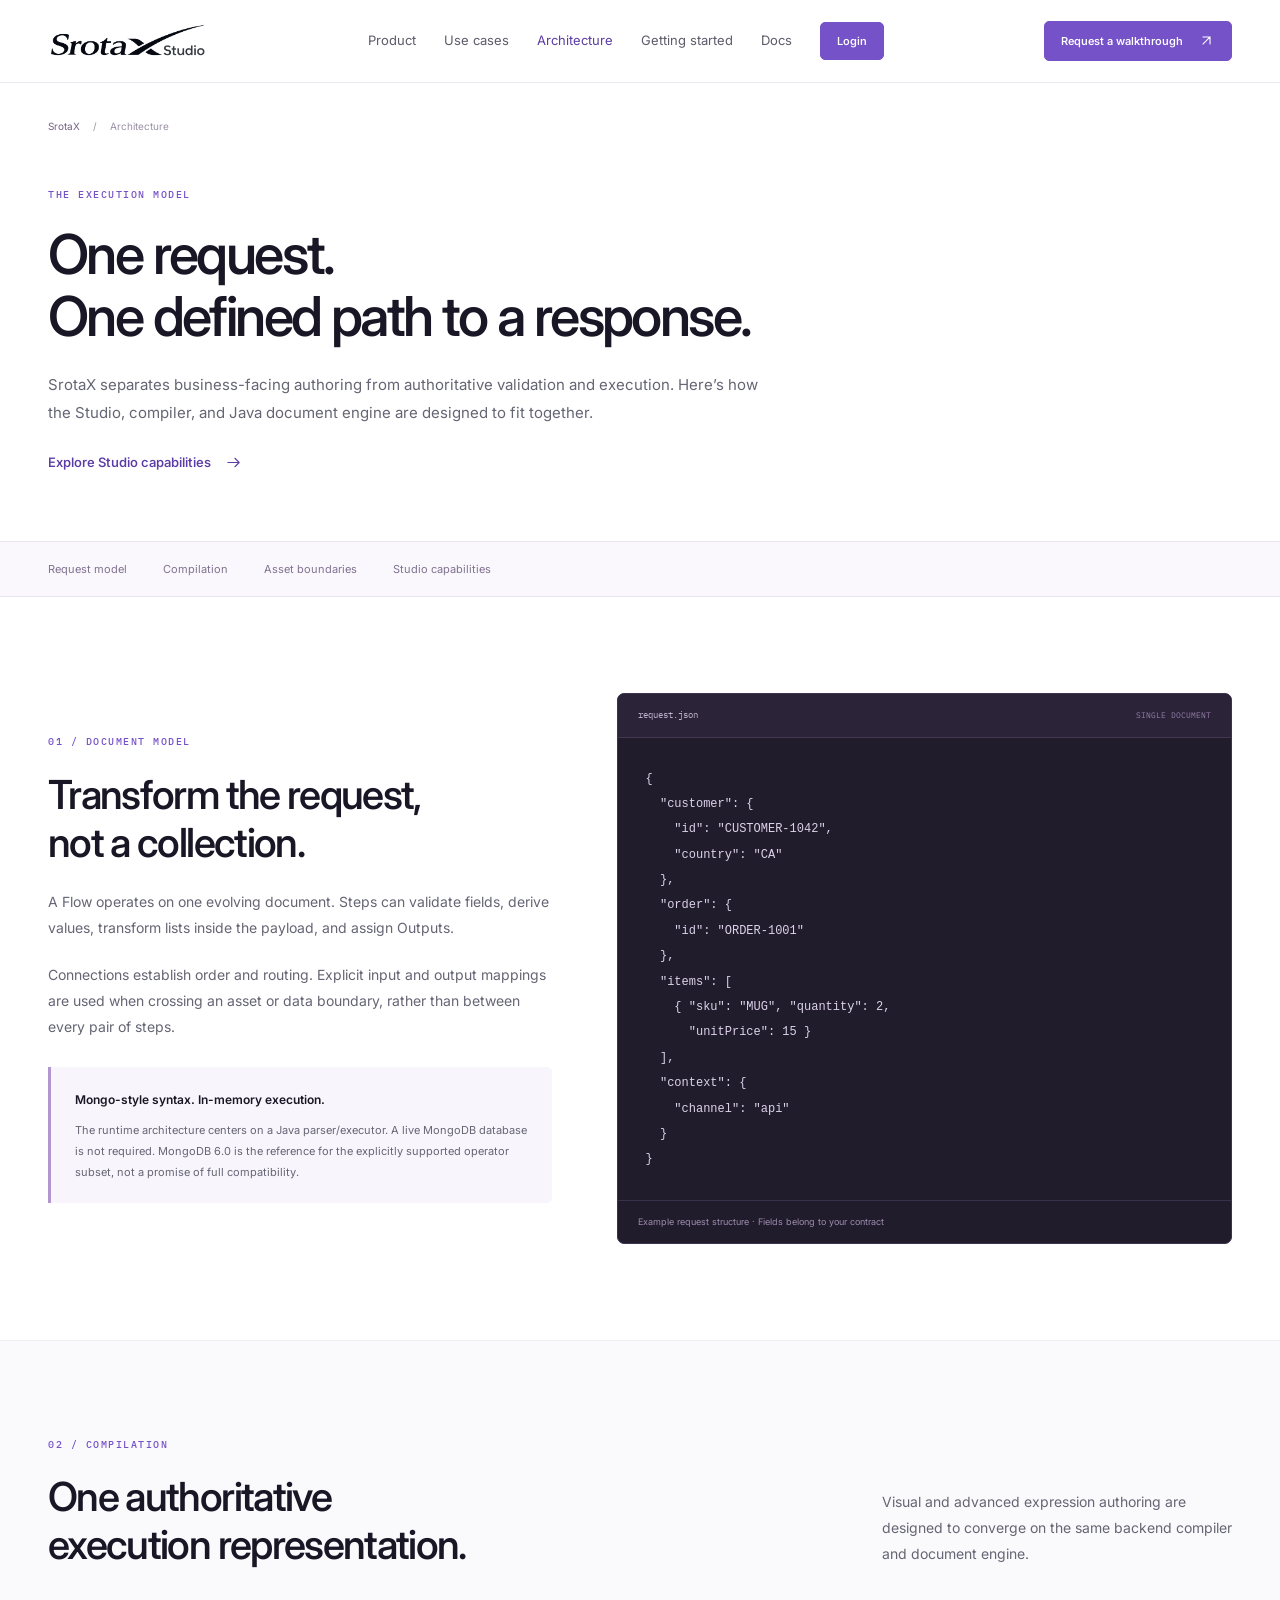
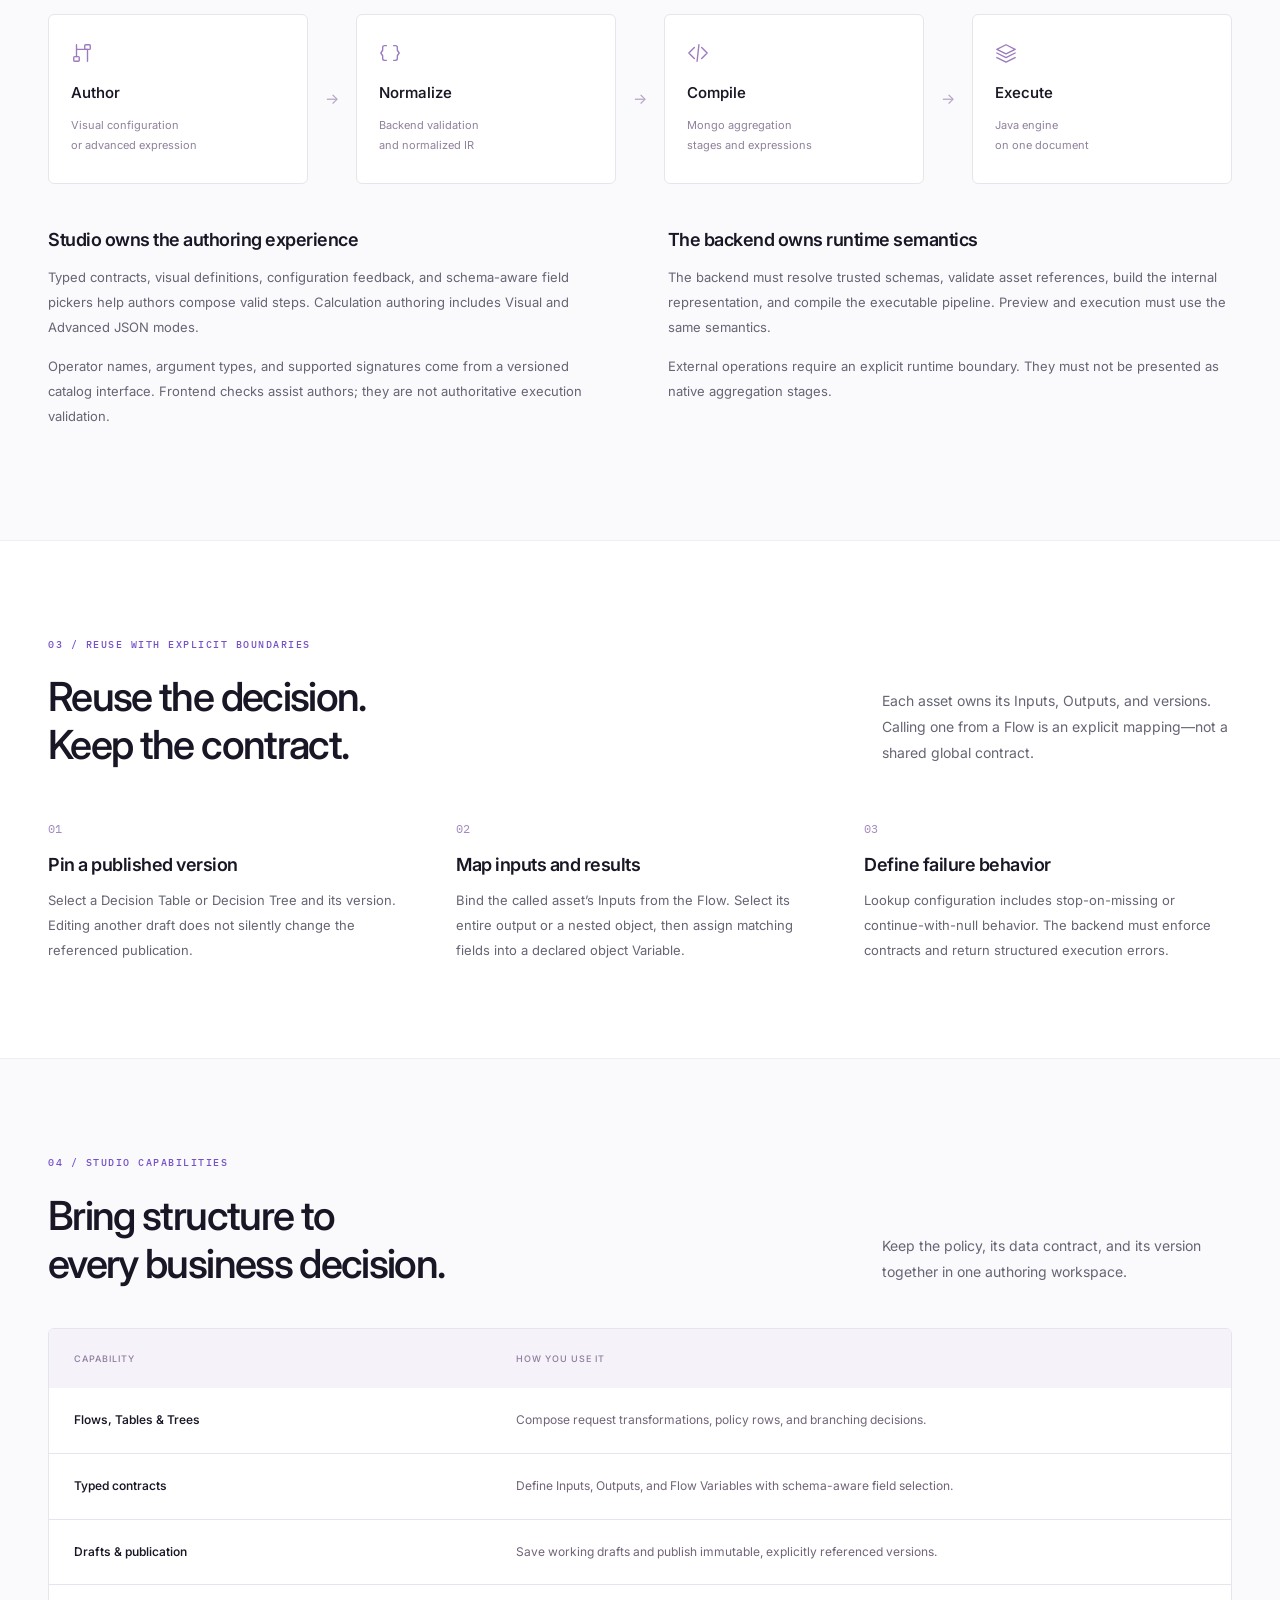
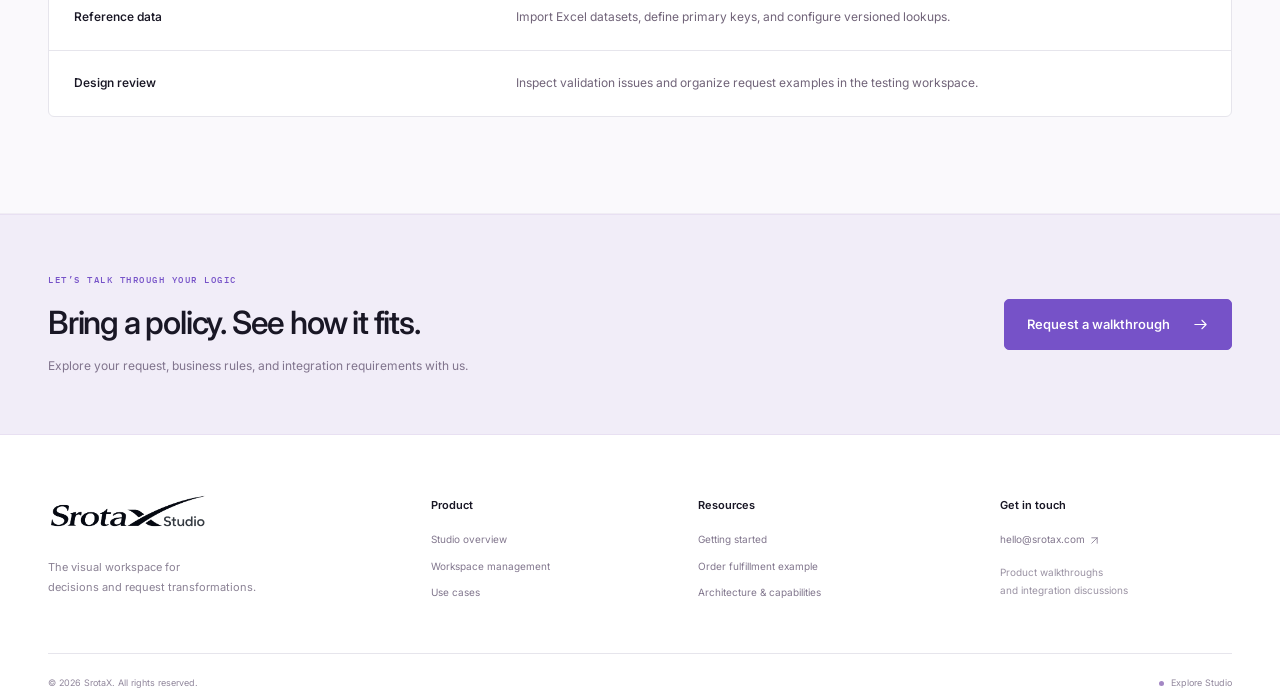
==== commit 17abf0cf: "Refine website copy and add Studio login and docs navigation" ====
--- a/architecture.html
+++ b/architecture.html
@@ -1,18 +1,18 @@
 <!doctype html>
 <html lang="en"><head>
 <meta charset="utf-8"><meta name="viewport" content="width=device-width, initial-scale=1">
-<title>Architecture & capabilities — SrotaX Studio</title><meta name="description" content="Understand the SrotaX single-document model, Java compilation architecture, asset boundaries, and current implementation status."><meta name="theme-color" content="#ffffff">
-<meta property="og:title" content="Architecture & capabilities — SrotaX Studio"><meta property="og:description" content="Understand the SrotaX single-document model, Java compilation architecture, asset boundaries, and current implementation status."><meta property="og:type" content="website">
+<title>Architecture & capabilities — SrotaX Studio</title><meta name="description" content="Understand the SrotaX single-document model, Java compilation architecture, asset boundaries, and Studio capabilities."><meta name="theme-color" content="#ffffff">
+<meta property="og:title" content="Architecture & capabilities — SrotaX Studio"><meta property="og:description" content="Understand the SrotaX single-document model, Java compilation architecture, asset boundaries, and Studio capabilities."><meta property="og:type" content="website">
 <link rel="icon" href="favicon.svg" type="image/svg+xml"><link rel="preconnect" href="https://fonts.googleapis.com"><link rel="preconnect" href="https://fonts.gstatic.com" crossorigin>
 <link href="https://fonts.googleapis.com/css2?family=IBM+Plex+Mono:wght@400;500&family=Inter:wght@400;450;500;550;600;650;700;750;800&display=swap" rel="stylesheet">
 <link rel="stylesheet" href="styles.css"><script src="site.js" defer></script>
 </head><body data-page="architecture">
 <a href="#main" class="skip-link">Skip to content</a>
-<header class="site-header"><div class="container header-inner"><a class="brand" href="index.html" aria-label="SrotaX Studio home"><img src="assets/studio-logo.png" width="174" height="58" alt="SrotaX Studio"></a><button class="menu-toggle" aria-expanded="false" aria-controls="primary-nav">Menu <span aria-hidden="true">☰</span></button><nav id="primary-nav" aria-label="Main navigation"><a href="index.html#product" >Product</a><a href="index.html#use-cases">Use cases</a><a href="architecture.html" aria-current="page">Architecture</a><a href="guide.html" >Getting started</a></nav><a class="button compact header-cta" href="mailto:hello@srotax.com?subject=SrotaX%20Studio%20walkthrough">Request a walkthrough <svg class="icon " width="22" height="22" viewBox="0 0 24 24" fill="none" stroke="currentColor" stroke-width="1.5" stroke-linecap="round" stroke-linejoin="round" aria-hidden="true"><path d="M7 17 17 7M7 7h10v10"/></svg></a></div></header>
+<header class="site-header"><div class="container header-inner"><a class="brand" href="index.html" aria-label="SrotaX Studio home"><img src="assets/studio-logo.png" width="174" height="58" alt="SrotaX Studio"></a><button class="menu-toggle" aria-expanded="false" aria-controls="primary-nav">Menu <span aria-hidden="true">☰</span></button><nav id="primary-nav" aria-label="Main navigation"><a href="index.html#product" >Product</a><a href="index.html#use-cases">Use cases</a><a href="architecture.html" aria-current="page">Architecture</a><a href="guide.html" >Getting started</a><a href="https://docs.srotax.com/">Docs</a><a class="button compact nav-login" href="https://srotax-studio.aredlavenkatreddy1.workers.dev/login">Login</a></nav><a class="button compact header-cta" href="mailto:hello@srotax.com?subject=SrotaX%20Studio%20walkthrough">Request a walkthrough <svg class="icon " width="22" height="22" viewBox="0 0 24 24" fill="none" stroke="currentColor" stroke-width="1.5" stroke-linecap="round" stroke-linejoin="round" aria-hidden="true"><path d="M7 17 17 7M7 7h10v10"/></svg></a></div></header>
 <main id="main">
-<section class="page-hero container"><div class="breadcrumb"><a href="index.html">SrotaX</a><span>/</span>Architecture</div><span class="eyebrow">THE EXECUTION MODEL</span><h1>One request.<br>One defined path to a response.</h1><p>SrotaX separates business-facing authoring from authoritative validation and execution. Here’s how the Studio, compiler, and Java document engine are designed to fit together.</p><a class="inline-link" href="#status">See what’s implemented today <svg class="icon " width="22" height="22" viewBox="0 0 24 24" fill="none" stroke="currentColor" stroke-width="1.5" stroke-linecap="round" stroke-linejoin="round" aria-hidden="true"><path d="M4 12h16m-6-6 6 6-6 6"/></svg></a></section>
-<div class="subnav"><nav class="container" aria-label="Architecture sections"><a href="#request-model">Request model</a><a href="#compilation">Compilation</a><a href="#boundaries">Asset boundaries</a><a href="#status">Capability status</a></nav></div>
-<section class="section container" id="request-model"><div class="split-feature"><div><span class="eyebrow">01 / DOCUMENT MODEL</span><h2>Transform the request,<br>not a collection.</h2><p>A Flow operates on one evolving document. Steps can validate fields, derive values, transform lists inside the payload, and assign Outputs.</p><p>Connections establish order and routing. Explicit input and output mappings are used when crossing an asset or data boundary, rather than between every pair of steps.</p><div class="callout"><strong>Mongo-style syntax. In-memory execution.</strong><p>The intended runtime is a Java parser/executor. A live MongoDB database is not required. MongoDB 6.0 is the reference for the explicitly supported operator subset, not a promise of full compatibility.</p></div></div><div class="code-card"><div class="code-header"><span>request.json</span><span>SINGLE DOCUMENT</span></div><pre><code>{
+<section class="page-hero container"><div class="breadcrumb"><a href="index.html">SrotaX</a><span>/</span>Architecture</div><span class="eyebrow">THE EXECUTION MODEL</span><h1>One request.<br>One defined path to a response.</h1><p>SrotaX separates business-facing authoring from authoritative validation and execution. Here’s how the Studio, compiler, and Java document engine are designed to fit together.</p><a class="inline-link" href="#capabilities">Explore Studio capabilities <svg class="icon " width="22" height="22" viewBox="0 0 24 24" fill="none" stroke="currentColor" stroke-width="1.5" stroke-linecap="round" stroke-linejoin="round" aria-hidden="true"><path d="M4 12h16m-6-6 6 6-6 6"/></svg></a></section>
+<div class="subnav"><nav class="container" aria-label="Architecture sections"><a href="#request-model">Request model</a><a href="#compilation">Compilation</a><a href="#boundaries">Asset boundaries</a><a href="#capabilities">Studio capabilities</a></nav></div>
+<section class="section container" id="request-model"><div class="split-feature"><div><span class="eyebrow">01 / DOCUMENT MODEL</span><h2>Transform the request,<br>not a collection.</h2><p>A Flow operates on one evolving document. Steps can validate fields, derive values, transform lists inside the payload, and assign Outputs.</p><p>Connections establish order and routing. Explicit input and output mappings are used when crossing an asset or data boundary, rather than between every pair of steps.</p><div class="callout"><strong>Mongo-style syntax. In-memory execution.</strong><p>The runtime architecture centers on a Java parser/executor. A live MongoDB database is not required. MongoDB 6.0 is the reference for the explicitly supported operator subset, not a promise of full compatibility.</p></div></div><div class="code-card"><div class="code-header"><span>request.json</span><span>SINGLE DOCUMENT</span></div><pre><code>{
   "customer": {
     "id": "CUSTOMER-1042",
     "country": "CA"
@@ -27,16 +27,13 @@
   "context": {
     "channel": "api"
   }
-}</code></pre><div class="code-footer">Illustrative request structure · Fields belong to your contract</div></div></div></section>
+}</code></pre><div class="code-footer">Example request structure · Fields belong to your contract</div></div></div></section>
 <section class="section foundation" id="compilation"><div class="container"><div class="section-heading"><div><span class="eyebrow">02 / COMPILATION</span><h2>One authoritative<br>execution representation.</h2></div><p>Visual and advanced expression authoring are designed to converge on the same backend compiler and document engine.</p></div><div class="compilation-track"><div><svg class="icon " width="22" height="22" viewBox="0 0 24 24" fill="none" stroke="currentColor" stroke-width="1.5" stroke-linecap="round" stroke-linejoin="round" aria-hidden="true"><path d="M6 3v5m12 8v5M6 8h12v8M6 8v8"/><rect x="3" y="16" width="6" height="5" rx="1"/><rect x="15" y="3" width="6" height="5" rx="1"/></svg><strong>Author</strong><p>Visual configuration<br>or advanced expression</p></div><span>→</span><div><svg class="icon " width="22" height="22" viewBox="0 0 24 24" fill="none" stroke="currentColor" stroke-width="1.5" stroke-linecap="round" stroke-linejoin="round" aria-hidden="true"><path d="M8 4H6a2 2 0 0 0-2 2v3l-2 3 2 3v3a2 2 0 0 0 2 2h2m8-16h2a2 2 0 0 1 2 2v3l2 3-2 3v3a2 2 0 0 1-2 2h-2"/></svg><strong>Normalize</strong><p>Backend validation<br>and normalized IR</p></div><span>→</span><div><svg class="icon " width="22" height="22" viewBox="0 0 24 24" fill="none" stroke="currentColor" stroke-width="1.5" stroke-linecap="round" stroke-linejoin="round" aria-hidden="true"><path d="m8 6-6 6 6 6m8-12 6 6-6 6m-3-15-2 18"/></svg><strong>Compile</strong><p>Mongo aggregation<br>stages and expressions</p></div><span>→</span><div><svg class="icon " width="22" height="22" viewBox="0 0 24 24" fill="none" stroke="currentColor" stroke-width="1.5" stroke-linecap="round" stroke-linejoin="round" aria-hidden="true"><path d="m12 3 10 5-10 5L2 8Zm-10 9 10 5 10-5M2 17l10 5 10-5"/></svg><strong>Execute</strong><p>Java engine<br>on one document</p></div></div><div class="two-columns technical-columns"><article><h3>Studio owns the authoring experience</h3><p>Typed contracts, visual definitions, configuration feedback, and schema-aware field pickers help authors compose valid steps. Calculation authoring includes Visual and Advanced JSON modes.</p><p>Operator names, argument types, and supported signatures come from a versioned catalog interface. Frontend checks assist authors; they are not authoritative execution validation.</p></article><article><h3>The backend owns runtime semantics</h3><p>The backend must resolve trusted schemas, validate asset references, build the internal representation, and compile the executable pipeline. Preview and execution must use the same semantics.</p><p>External operations require an explicit runtime boundary. They must not be presented as native aggregation stages.</p></article></div></div></section>
-<section class="section container" id="boundaries"><div class="section-heading"><div><span class="eyebrow">03 / REUSE WITH EXPLICIT BOUNDARIES</span><h2>Reuse the decision.<br>Keep the contract.</h2></div><p>Each asset owns its Inputs, Outputs, and versions. Calling one from a Flow is an explicit mapping—not a shared global contract.</p></div><div class="boundary-grid"><article><span>01</span><h3>Pin a published version</h3><p>Select a Decision Table or Decision Tree and its version. Editing another draft does not silently change the referenced publication.</p></article><article><span>02</span><h3>Map inputs and results</h3><p>Bind the called asset’s Inputs from the Flow. Select its entire output or a nested object, then assign matching fields into a declared object Variable.</p></article><article><span>03</span><h3>Define failure behavior</h3><p>Lookup configuration includes stop-on-missing or continue-with-null behavior. The backend must enforce contracts and return structured execution errors.</p></article></div><details class="architecture-details"><summary>Planned reusable Flow execution boundaries <span>+</span></summary><p>Reusable Flow calls are specified as synchronous, pinned-version calls. Child Inputs and Outputs require validation. Child failures propagate to the parent; calls share a deadline and have a nesting-depth limit. Direct and indirect recursion are prohibited, and traces must preserve parent-child correlation. These are architecture requirements, not implemented runtime capabilities.</p></details></section>
-<section class="section foundation" id="status"><div class="container"><div class="section-heading"><div><span class="eyebrow">04 / CURRENT CAPABILITIES</span><h2>A product status<br>you can evaluate.</h2></div><p>This describes the current Studio implementation. Authoring support and production runtime support are separate milestones.</p></div><div class="table-scroll"><table class="status-table"><caption class="sr-only">SrotaX capabilities and current implementation status</caption><thead><tr><th scope="col">Capability</th><th scope="col">Current Studio</th><th scope="col">Production boundary</th></tr></thead><tbody><tr><th scope="row">Flows, Tables & Trees</th><td><span class="capability-badge available">Authoring available</span><p>Visual configuration, typed contracts, and draft validation.</p></td><td>Authoritative compilation and execution require the Java backend.</td></tr><tr><th scope="row">Drafts & publication</th><td><span class="capability-badge available">Local persistence</span><p>Immutable snapshots, explicit Edit, and revision checks.</p></td><td>Shared durable storage and transactional concurrency require backend integration.</td></tr><tr><th scope="row">Reference data</th><td><span class="capability-badge available">Authoring available</span><p>Excel import/export, primary keys, versions, and Flow lookup configuration.</p></td><td>Runtime lookup execution and server-side validation are backend responsibilities.</td></tr><tr><th scope="row">Tests & traces</th><td><span class="capability-badge preview">Illustrative responses</span><p>Test Input, Result, Trace, and Issues panels are implemented.</p></td><td>Current test responses do not evaluate the configured business logic.</td></tr><tr><th scope="row">Organisation & workspace access</th><td><span class="capability-badge preview">Local simulation</span><p>Membership, workspace assignments, and Reader / Editor / Admin roles.</p></td><td>Real identity, invitation delivery, and authorization enforcement remain backend work.</td></tr><tr><th scope="row">API keys & execution history</th><td><span class="capability-badge preview">Local simulation</span><p>Key lifecycle UI, activity views, and recorded published mock invocations.</p></td><td>Mock keys do not authenticate requests. Real invocations need runtime integration.</td></tr><tr><th scope="row">Reusable Flow execution</th><td><span class="capability-badge planned">Architecture defined</span><p>Synchronous calls with contract and failure boundaries.</p></td><td>Deadline sharing, recursion prevention, and correlated execution remain planned.</td></tr></tbody></table></div><p class="source-note">Based on the Studio implementation and accepted architecture decisions. No production SLA, benchmark, or certification is claimed.</p></div></section>
-<section class="section container"><div class="section-heading"><div><span class="eyebrow">INTEGRATION CONTRACT</span><h2>Target a version.<br>Send an input document.</h2></div><p>The HTTP adapter defines workspace-scoped endpoints. It is prepared for backend integration and is not active in the local Studio.</p></div><div class="code-card api-card"><div class="code-header"><span>PLANNED PUBLISHED-ASSET EXECUTION</span><span>POST</span></div><pre><code>/organisations/{orgId}/workspaces/{workspaceId}
-/decisions/{assetId}/versions/{version}/execute
+<section class="section container" id="boundaries"><div class="section-heading"><div><span class="eyebrow">03 / REUSE WITH EXPLICIT BOUNDARIES</span><h2>Reuse the decision.<br>Keep the contract.</h2></div><p>Each asset owns its Inputs, Outputs, and versions. Calling one from a Flow is an explicit mapping—not a shared global contract.</p></div><div class="boundary-grid"><article><span>01</span><h3>Pin a published version</h3><p>Select a Decision Table or Decision Tree and its version. Editing another draft does not silently change the referenced publication.</p></article><article><span>02</span><h3>Map inputs and results</h3><p>Bind the called asset’s Inputs from the Flow. Select its entire output or a nested object, then assign matching fields into a declared object Variable.</p></article><article><span>03</span><h3>Define failure behavior</h3><p>Lookup configuration includes stop-on-missing or continue-with-null behavior. The backend must enforce contracts and return structured execution errors.</p></article></div></section>
+<section class="section foundation" id="capabilities"><div class="container"><div class="section-heading"><div><span class="eyebrow">04 / STUDIO CAPABILITIES</span><h2>Bring structure to<br>every business decision.</h2></div><p>Keep the policy, its data contract, and its version together in one authoring workspace.</p></div><div class="table-scroll"><table class="status-table"><caption class="sr-only">Studio authoring capabilities</caption><thead><tr><th scope="col">Capability</th><th scope="col">How you use it</th></tr></thead><tbody><tr><th scope="row">Flows, Tables & Trees</th><td>Compose request transformations, policy rows, and branching decisions.</td></tr><tr><th scope="row">Typed contracts</th><td>Define Inputs, Outputs, and Flow Variables with schema-aware field selection.</td></tr><tr><th scope="row">Drafts & publication</th><td>Save working drafts and publish immutable, explicitly referenced versions.</td></tr><tr><th scope="row">Reference data</th><td>Import Excel datasets, define primary keys, and configure versioned lookups.</td></tr><tr><th scope="row">Design review</th><td>Inspect validation issues and organize request examples in the testing workspace.</td></tr></tbody></table></div></div></section>
 
-{ "inputs": { "subtotal": 161 } }</code></pre><div class="code-footer">Path wraps for readability. Authentication and the API base URL depend on backend integration.</div></div><div class="two-columns technical-columns"><article><h3>Success has an output payload</h3><p>The response envelope includes <code>success: true</code>, <code>data</code>, and an optional trace. The selected published version supplies the contract and definition.</p></article><article><h3>Failure carries structured errors</h3><p>A failure returns <code>success: false</code> and <code>errors</code>, without a successful <code>data</code> payload. Errors may identify the affected step, rule, or field.</p></article></div></section>
 </main>
 <section class="contact-band"><div class="container contact-inner"><div><span class="eyebrow">LET’S TALK THROUGH YOUR LOGIC</span><h2>Bring a policy. See how it fits.</h2><p>Explore your request, business rules, and integration requirements with us.</p></div><a class="button white" href="mailto:hello@srotax.com?subject=SrotaX%20Studio%20walkthrough">Request a walkthrough <svg class="icon " width="22" height="22" viewBox="0 0 24 24" fill="none" stroke="currentColor" stroke-width="1.5" stroke-linecap="round" stroke-linejoin="round" aria-hidden="true"><path d="M4 12h16m-6-6 6 6-6 6"/></svg></a></div></section>
-<footer class="container"><div class="footer-main"><div class="footer-brand"><a class="brand" href="index.html" aria-label="SrotaX Studio home"><img src="assets/studio-logo.png" width="174" height="58" alt="SrotaX Studio"></a><p>The visual workspace for<br>decisions and request transformations.</p></div><div><h3>Product</h3><a href="index.html#product">Studio overview</a><a href="index.html#workspace">Workspace management</a><a href="index.html#use-cases">Use cases</a></div><div><h3>Resources</h3><a href="guide.html">Getting started</a><a href="guide.html#example">Order fulfillment example</a><a href="architecture.html">Architecture & capabilities</a></div><div><h3>Get in touch</h3><a href="mailto:hello@srotax.com">hello@srotax.com <svg class="icon " width="22" height="22" viewBox="0 0 24 24" fill="none" stroke="currentColor" stroke-width="1.5" stroke-linecap="round" stroke-linejoin="round" aria-hidden="true"><path d="M7 17 17 7M7 7h10v10"/></svg></a><span class="footer-note">Product walkthroughs<br>and integration discussions</span></div></div><div class="footer-bottom"><span>© <span data-year>2026</span> SrotaX. All rights reserved.</span><a href="architecture.html#status"><span class="status-dot"></span> Studio development preview</a></div></footer>
+<footer class="container"><div class="footer-main"><div class="footer-brand"><a class="brand" href="index.html" aria-label="SrotaX Studio home"><img src="assets/studio-logo.png" width="174" height="58" alt="SrotaX Studio"></a><p>The visual workspace for<br>decisions and request transformations.</p></div><div><h3>Product</h3><a href="index.html#product">Studio overview</a><a href="index.html#workspace">Workspace management</a><a href="index.html#use-cases">Use cases</a></div><div><h3>Resources</h3><a href="guide.html">Getting started</a><a href="guide.html#example">Order fulfillment example</a><a href="architecture.html">Architecture & capabilities</a></div><div><h3>Get in touch</h3><a href="mailto:hello@srotax.com">hello@srotax.com <svg class="icon " width="22" height="22" viewBox="0 0 24 24" fill="none" stroke="currentColor" stroke-width="1.5" stroke-linecap="round" stroke-linejoin="round" aria-hidden="true"><path d="M7 17 17 7M7 7h10v10"/></svg></a><span class="footer-note">Product walkthroughs<br>and integration discussions</span></div></div><div class="footer-bottom"><span>© <span data-year>2026</span> SrotaX. All rights reserved.</span><a href="architecture.html#capabilities"><span class="status-dot"></span> Explore Studio</a></div></footer>
 <dialog id="image-dialog" aria-labelledby="image-dialog-title"><div class="dialog-toolbar"><span id="image-dialog-title">Studio screenshot</span><button type="button" class="dialog-close" aria-label="Close screenshot">Close <span aria-hidden="true">×</span></button></div><div id="dialog-image-frame" class="capture-frame"><img id="dialog-image" alt=""></div><p>Actual SrotaX Studio interface · Sample assets</p></dialog>
 </body></html>
--- a/styles.css
+++ b/styles.css
@@ -20,3 +20,5 @@
 .capture-frame.crop-editor img{margin-top:-7.03125%;width:100%;height:auto;max-height:none}
 #dialog-image-frame{width:100%}
 #dialog-image-frame img{width:100%;height:auto}
+
+.header-inner nav a.nav-login{padding:9px 16px;color:#fff;min-height:38px}.header-inner nav a.nav-login:hover{color:#fff}
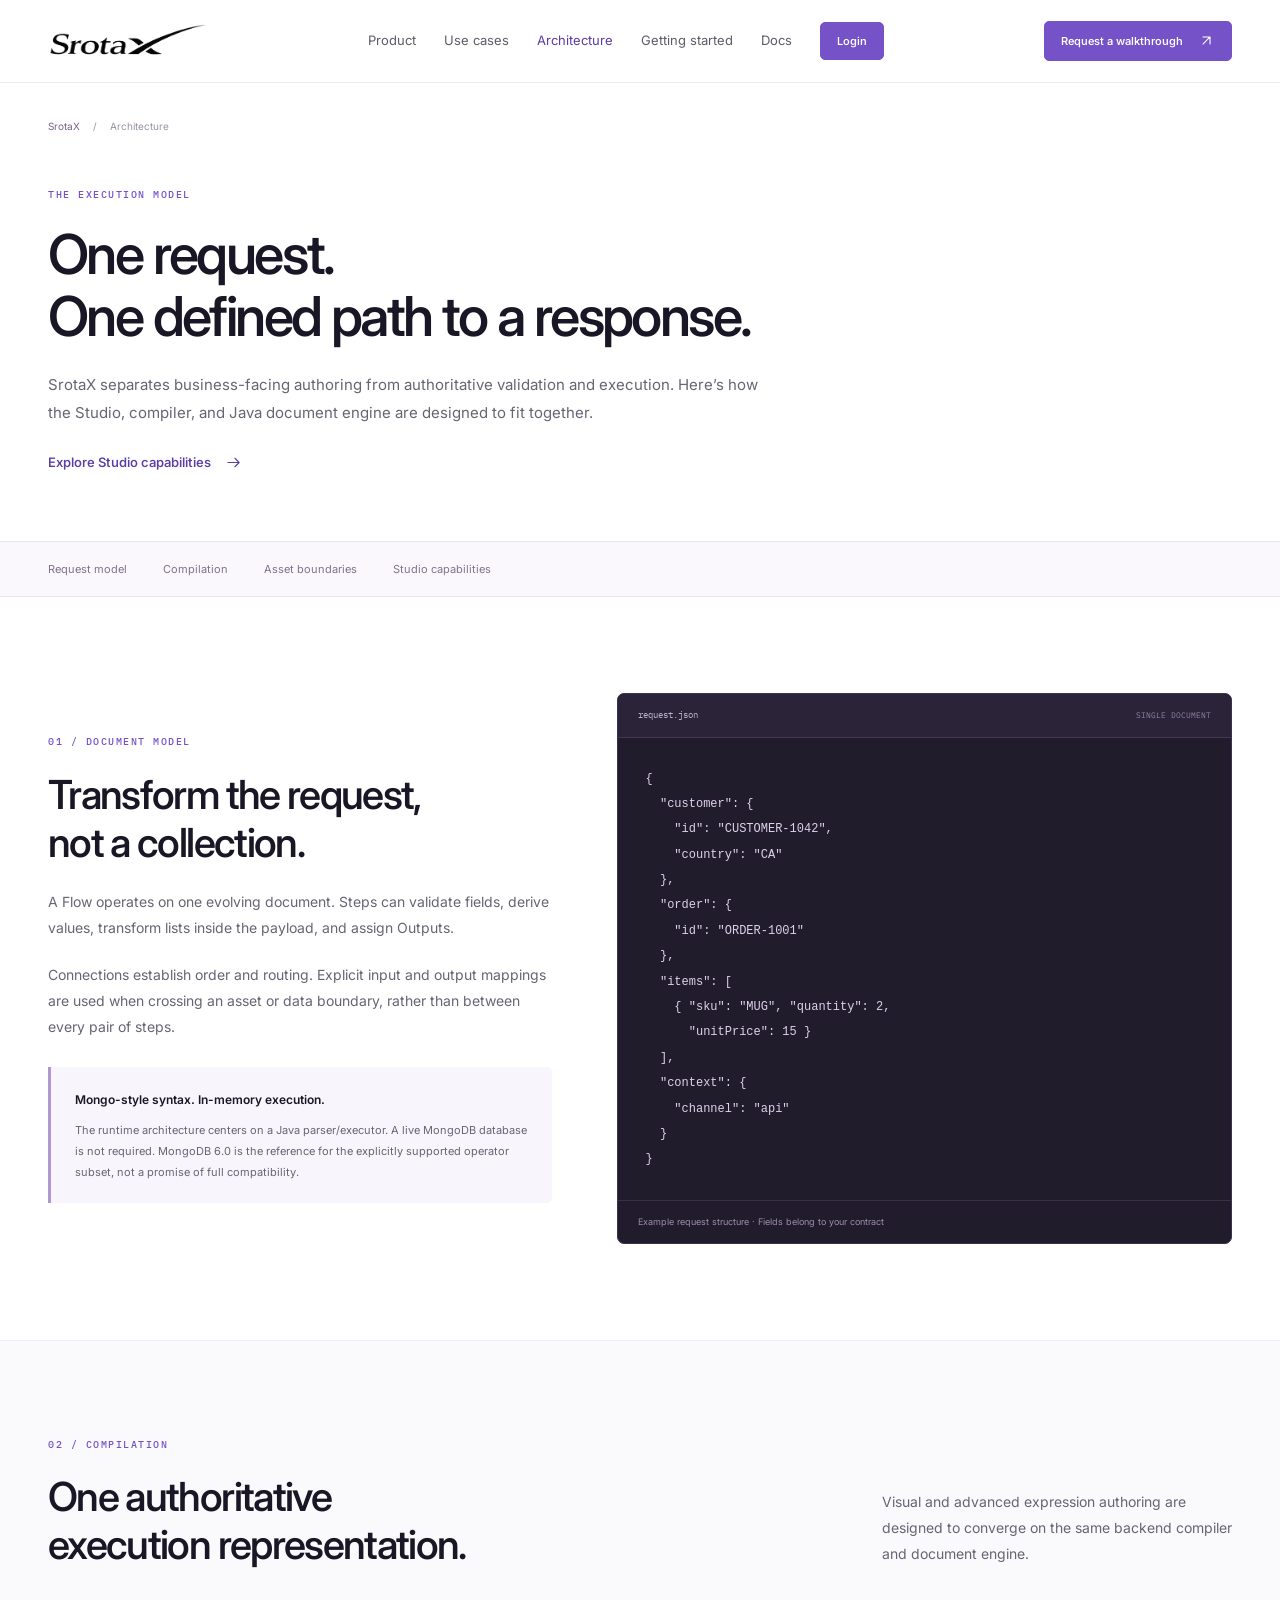
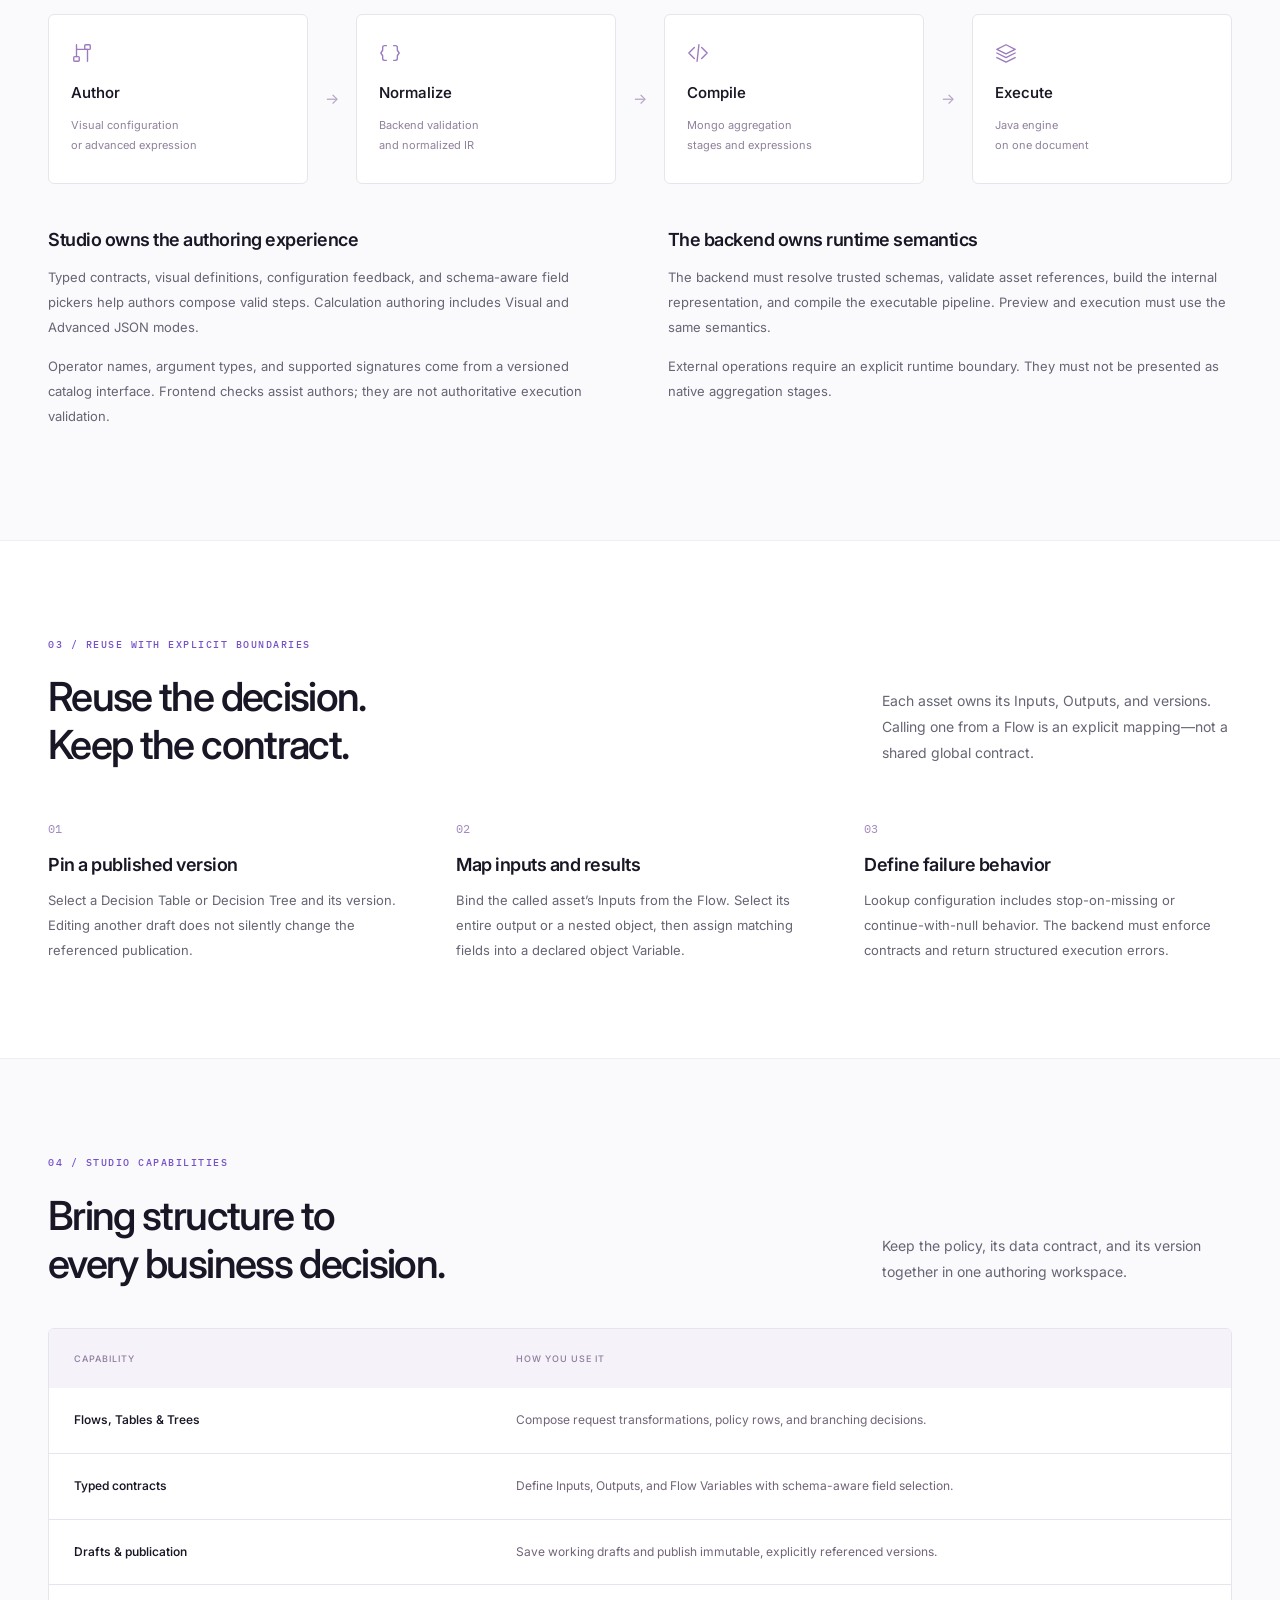
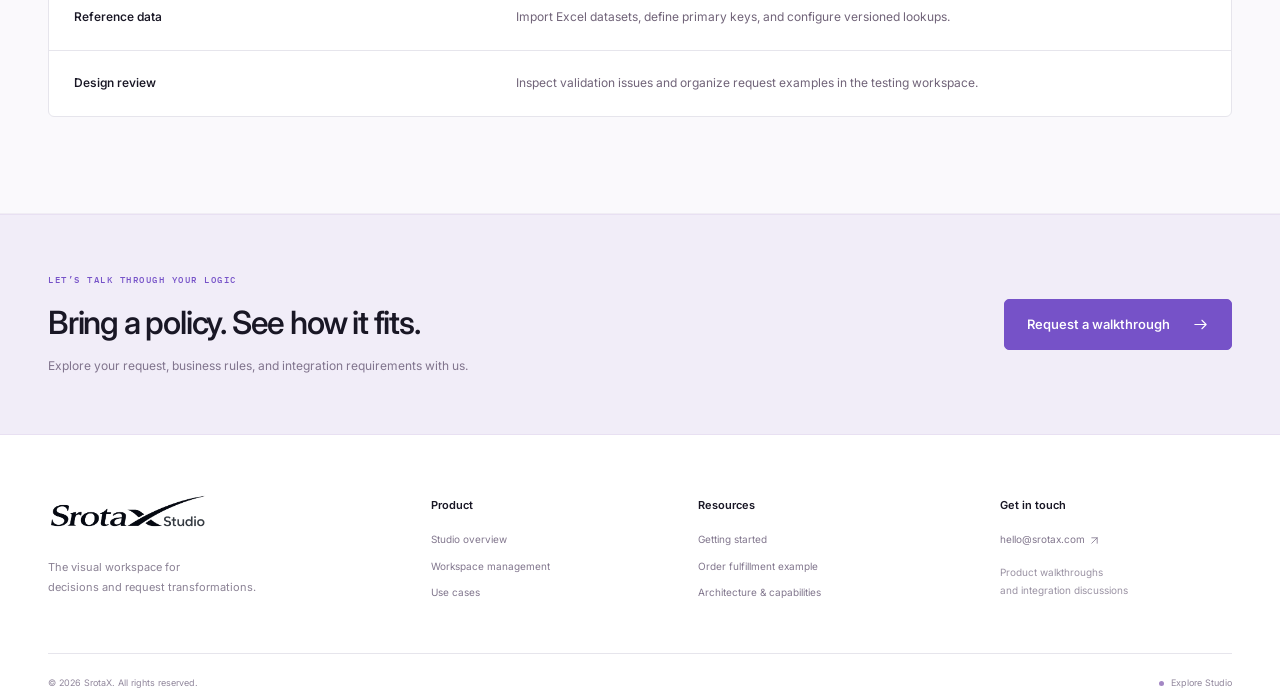
==== commit e9ec1a1b: "Use SrotaX brand logo in website headers" ====
--- a/architecture.html
+++ b/architecture.html
@@ -5,10 +5,10 @@
 <meta property="og:title" content="Architecture & capabilities — SrotaX Studio"><meta property="og:description" content="Understand the SrotaX single-document model, Java compilation architecture, asset boundaries, and Studio capabilities."><meta property="og:type" content="website">
 <link rel="icon" href="favicon.svg" type="image/svg+xml"><link rel="preconnect" href="https://fonts.googleapis.com"><link rel="preconnect" href="https://fonts.gstatic.com" crossorigin>
 <link href="https://fonts.googleapis.com/css2?family=IBM+Plex+Mono:wght@400;500&family=Inter:wght@400;450;500;550;600;650;700;750;800&display=swap" rel="stylesheet">
-<link rel="stylesheet" href="styles.css"><script src="site.js" defer></script>
+<link rel="stylesheet" href="styles.css?v=d058aa5088"><script src="site.js" defer></script>
 </head><body data-page="architecture">
 <a href="#main" class="skip-link">Skip to content</a>
-<header class="site-header"><div class="container header-inner"><a class="brand" href="index.html" aria-label="SrotaX Studio home"><img src="assets/studio-logo.png" width="174" height="58" alt="SrotaX Studio"></a><button class="menu-toggle" aria-expanded="false" aria-controls="primary-nav">Menu <span aria-hidden="true">☰</span></button><nav id="primary-nav" aria-label="Main navigation"><a href="index.html#product" >Product</a><a href="index.html#use-cases">Use cases</a><a href="architecture.html" aria-current="page">Architecture</a><a href="guide.html" >Getting started</a><a href="https://docs.srotax.com/">Docs</a><a class="button compact nav-login" href="https://srotax-studio.aredlavenkatreddy1.workers.dev/login">Login</a></nav><a class="button compact header-cta" href="mailto:hello@srotax.com?subject=SrotaX%20Studio%20walkthrough">Request a walkthrough <svg class="icon " width="22" height="22" viewBox="0 0 24 24" fill="none" stroke="currentColor" stroke-width="1.5" stroke-linecap="round" stroke-linejoin="round" aria-hidden="true"><path d="M7 17 17 7M7 7h10v10"/></svg></a></div></header>
+<header class="site-header"><div class="container header-inner"><a class="brand" href="index.html" aria-label="SrotaX home"><img src="logo_black.png" width="767" height="167" alt="SrotaX"></a><button class="menu-toggle" aria-expanded="false" aria-controls="primary-nav">Menu <span aria-hidden="true">☰</span></button><nav id="primary-nav" aria-label="Main navigation"><a href="index.html#product" >Product</a><a href="index.html#use-cases">Use cases</a><a href="architecture.html" aria-current="page">Architecture</a><a href="guide.html" >Getting started</a><a href="https://docs.srotax.com/">Docs</a><a class="button compact nav-login" href="https://srotax-studio.aredlavenkatreddy1.workers.dev/login">Login</a></nav><a class="button compact header-cta" href="mailto:hello@srotax.com?subject=SrotaX%20Studio%20walkthrough">Request a walkthrough <svg class="icon " width="22" height="22" viewBox="0 0 24 24" fill="none" stroke="currentColor" stroke-width="1.5" stroke-linecap="round" stroke-linejoin="round" aria-hidden="true"><path d="M7 17 17 7M7 7h10v10"/></svg></a></div></header>
 <main id="main">
 <section class="page-hero container"><div class="breadcrumb"><a href="index.html">SrotaX</a><span>/</span>Architecture</div><span class="eyebrow">THE EXECUTION MODEL</span><h1>One request.<br>One defined path to a response.</h1><p>SrotaX separates business-facing authoring from authoritative validation and execution. Here’s how the Studio, compiler, and Java document engine are designed to fit together.</p><a class="inline-link" href="#capabilities">Explore Studio capabilities <svg class="icon " width="22" height="22" viewBox="0 0 24 24" fill="none" stroke="currentColor" stroke-width="1.5" stroke-linecap="round" stroke-linejoin="round" aria-hidden="true"><path d="M4 12h16m-6-6 6 6-6 6"/></svg></a></section>
 <div class="subnav"><nav class="container" aria-label="Architecture sections"><a href="#request-model">Request model</a><a href="#compilation">Compilation</a><a href="#boundaries">Asset boundaries</a><a href="#capabilities">Studio capabilities</a></nav></div>
--- a/styles.css
+++ b/styles.css
@@ -1,5 +1,5 @@
 :root{--ink:#191725;--muted:#656574;--purple:#7652c8;--purple-dark:#5c3da5;--lavender:#f6f3fc;--line:#e6e5ec;--dark:#171421;--mono:'IBM Plex Mono',monospace;--font:'Inter',sans-serif}
-*{box-sizing:border-box}html{scroll-behavior:smooth;scroll-padding-top:105px}body{margin:0;background:#fff;color:var(--ink);font-family:var(--font);font-size:15px;line-height:1.65;-webkit-font-smoothing:antialiased}a{color:inherit;text-decoration:none}button,input,select{font:inherit}button{cursor:pointer}img{max-width:100%;height:auto;display:block}button,a{-webkit-tap-highlight-color:transparent}button{color:inherit}h1,h2,h3,p{margin:0}h1,h2,h3{line-height:1.2}p{color:var(--muted)}h1{font-size:64px;letter-spacing:-3.3px;font-weight:600}h2{font-size:40px;letter-spacing:-1.65px;font-weight:550}h3{font-size:20px;letter-spacing:-.5px;font-weight:600}a:focus-visible,button:focus-visible,summary:focus-visible{outline:3px solid #916bdd;outline-offset:5px}button:disabled{cursor:default}.container{max-width:1200px;width:calc(100% - 96px);margin:0 auto}.icon{display:inline-block;flex-shrink:0;vertical-align:middle}.eyebrow{display:block;font-family:var(--mono);font-size:10px;font-weight:500;letter-spacing:1.5px;color:var(--purple);margin-bottom:20px}.button{display:inline-flex;gap:22px;align-items:center;justify-content:center;padding:14px 22px;border:1px solid var(--purple);border-radius:5px;background:var(--purple);color:#fff;font-size:13px;font-weight:550;min-height:48px;transition:background .18s,box-shadow .18s}.button:hover{background:var(--purple-dark);box-shadow:0 4px 15px #7652c822}.button .icon{width:17px;height:17px}.button.secondary{background:transparent;border-color:#dad5e6;color:var(--ink)}.button.secondary:hover{background:var(--lavender)}.button.compact{font-size:11px;min-height:40px;padding:10px 16px;gap:15px}.button.white{background:white;border-color:white;color:#4f338d}.button.white:hover{background:#ede6fb}.button.light-outline{border-color:#51465f;background:transparent;color:#f1ecfa}.button.light-outline:hover{background:#2b223b}.inline-link{display:inline-flex;gap:14px;align-items:center;color:var(--purple-dark);font-size:12px;font-weight:550}.inline-link .icon{width:17px;height:17px}.inline-link:hover{text-decoration:underline;text-underline-offset:4px}.skip-link{position:fixed;left:15px;top:-100px;padding:12px 20px;background:#fff;z-index:100}.skip-link:focus{top:10px}.sr-only{position:absolute;width:1px;height:1px;margin:-1px;overflow:hidden;clip:rect(0,0,0,0);white-space:nowrap}.site-header{position:sticky;top:0;z-index:30;border-bottom:1px solid #eceaf1;background:rgba(255,255,255,.97);backdrop-filter:blur(15px)}.header-inner{height:82px;display:flex;align-items:center;justify-content:space-between;gap:30px}.brand{display:inline-flex;flex-shrink:0;align-items:center}.brand img{width:160px;height:auto}.header-inner nav{display:flex;gap:28px;align-items:center;font-size:12px;color:#5d5b6a}.header-inner nav a{padding:12px 0}.header-inner nav a:hover,.header-inner nav a[aria-current=page]{color:var(--purple-dark)}.menu-toggle{display:none}.hero{position:relative;overflow:hidden;background:linear-gradient(180deg,#fdfcfe 0%,#f9f7fd 63%,#f2eef9 100%);padding:60px 0 0}.hero-grid{position:absolute;inset:0;background-image:linear-gradient(#8d77b90a 1px,transparent 1px),linear-gradient(90deg,#8d77b90a 1px,transparent 1px);background-size:80px 80px;mask-image:linear-gradient(transparent,black);pointer-events:none}.hero-inner{position:relative;text-align:center}.release-link{display:inline-flex;gap:11px;align-items:center;font-size:10px;color:#6d657c;border:1px solid #e4ddec;border-radius:30px;background:#fff;padding:5px 12px 5px 5px;margin-bottom:28px}.release-tag{font-family:var(--mono);font-size:8px;letter-spacing:.65px;color:#7451ab;background:#f1ebfa;padding:5px 9px;border-radius:20px}.release-link .icon{width:14px;height:14px}.hero h1{font-size:clamp(48px,5.2vw,72px);line-height:1.09;font-weight:550;letter-spacing:-3.9px}.hero h1>span{color:var(--purple)}.hero-description{font-size:16px;line-height:1.8;margin-top:24px;color:#777080}.hero-actions{display:flex;justify-content:center;gap:12px;margin-top:27px}.hero-meta{display:flex;justify-content:center;gap:26px;font-size:10px;color:#81788e;margin:23px 0 43px}.hero-meta span{display:flex;align-items:center;gap:6px}.hero-meta .icon{height:14px;width:14px;color:#876ba8}.product-stage{position:relative;background:#fff;border:1px solid #dcd4e7;border-radius:10px 10px 0 0;box-shadow:0 0 0 7px #ffffff70,0 18px 55px #63439b17;text-align:left;overflow:hidden}.stage-header{height:47px;display:flex;align-items:center;justify-content:space-between;padding:0 20px;background:#fcfbfe;border-bottom:1px solid #e6e1ec;font-size:10px;color:#716780}.stage-header>div{font-family:var(--mono);font-size:9px;letter-spacing:1px;display:flex;align-items:center;gap:8px;color:#574a69}.stage-dot{width:6px;height:6px;background:#8861c4;border-radius:50%}.stage-separator{margin:0 10px;color:#b4a9c4}.stage-header a{display:flex;gap:6px;align-items:center;color:#715396;font-size:9px}.stage-header .icon{width:13px;height:13px}.screenshot-button{display:block;position:relative;overflow:hidden;border:1px solid #dfdce7;border-radius:7px;padding:0;background:#fff;text-align:left;width:100%;line-height:0}.screenshot-button img{width:100%;height:auto;transition:filter .2s}.screenshot-button:hover img{filter:brightness(.98)}.hero-screen{border:0;border-radius:0;max-height:640px}.hero-screen img{object-fit:cover;object-position:top;width:100%;height:auto}.enlarge{position:absolute;bottom:17px;right:17px;display:flex;align-items:center;gap:8px;font-size:10px;line-height:1;background:#fff;color:#625374;border:1px solid #ded6e9;padding:10px 12px;border-radius:5px;box-shadow:0 3px 10px #3023450a}.enlarge .icon{width:14px;height:14px}.stage-footer{display:flex;justify-content:space-between;border-top:1px solid #e8e2ef;padding:12px 20px;color:#8a7e98;font-size:8px;font-family:var(--mono);letter-spacing:.8px;background:#fdfcfe}.context-strip{display:flex;align-items:center;justify-content:space-between;gap:22px;padding:33px 0;border-bottom:1px solid var(--line)}.context-strip>p{font-family:var(--mono);font-size:8px;letter-spacing:1px;line-height:1.7;color:#92909a}.context-strip>p strong{font-weight:500;color:#696572}.context-strip>div{display:flex;align-items:center;gap:12px;font-size:12px;font-weight:500}.context-strip>div>span{font-family:var(--mono);font-size:9px;color:#a593c2}.context-strip>i{font-style:normal;color:#bcb2cb}.section{padding:96px 0}.section-heading{display:flex;justify-content:space-between;align-items:flex-end;gap:60px;margin-bottom:40px}.section-heading>p{max-width:350px;font-size:13px;line-height:1.85;padding-bottom:3px}.section-heading h2{max-width:660px}.product-tabs{display:flex;border-bottom:1px solid var(--line);margin-bottom:35px}.product-tabs button{display:flex;align-items:center;justify-content:center;gap:10px;background:none;border:0;border-bottom:2px solid transparent;margin-bottom:-1px;padding:20px 15px;color:#88828f;flex:1;font-size:13px;font-weight:550;transition:background .2s}.product-tabs button .icon{width:18px;height:18px}.product-tabs button>span{font-size:10px;font-weight:400;color:#a199ac;margin-left:4px}.product-tabs button[aria-selected=true]{color:var(--purple-dark);border-color:var(--purple);background:linear-gradient(0deg,#f8f4fd,transparent)}.product-tabs button:hover{background:#faf8fd}.product-panel{display:grid;grid-template-columns:.75fr 1.25fr;gap:55px;align-items:center;min-height:390px}.product-panel[hidden]{display:none}.feature-icon{width:40px;height:40px;border-radius:8px;background:#f2edf9;border:1px solid #e8e0f2;color:#805cba;display:flex;align-items:center;justify-content:center;margin-bottom:20px}.feature-icon .icon{width:21px;height:21px}.panel-copy h3{font-size:28px;font-weight:550;letter-spacing:-1px;line-height:1.25;margin-bottom:17px}.panel-copy>p{font-size:13px;line-height:1.8}.check-list{padding:0;list-style:none;margin:22px 0 26px;display:grid;gap:10px;font-size:11px;color:#67616f}.check-list li{padding-left:22px;position:relative}.check-list li:before{content:'✓';position:absolute;left:0;color:#9571bf;font-size:12px}.product-panel>.screenshot-button{box-shadow:0 12px 32px #42355b0c}.product-panel>.screenshot-button img{aspect-ratio:auto;object-fit:contain;object-position:top left}.foundation{background:#faf9fc;border-top:1px solid #f0edf4;border-bottom:1px solid #f0edf4}.foundation-grid{display:grid;grid-template-columns:repeat(3,1fr);gap:0;border:1px solid var(--line);border-radius:8px;background:#fff;overflow:hidden}.foundation-grid article{padding:32px;border-right:1px solid var(--line)}.foundation-grid article:last-child{border-right:0}.foundation-grid h3{font-size:18px;margin-bottom:15px}.foundation-grid p{font-size:12px;line-height:1.85;margin-bottom:25px}.foundation-grid .inline-link{font-size:11px}.split-feature{display:grid;grid-template-columns:.9fr 1.1fr;gap:65px;align-items:center}.split-feature>div>p{font-size:13px;line-height:1.85;margin-top:22px}.workspace-features{margin:27px 0;display:grid;gap:22px}.workspace-features>div{display:flex;gap:14px;align-items:flex-start}.workspace-features>div>.icon{width:19px;height:19px;color:#9376b5;margin-top:2px}.workspace-features strong{display:block;font-size:12px;font-weight:550}.workspace-features small{display:block;font-size:11px;line-height:1.7;color:#8c8495;margin-top:5px;max-width:340px}.split-feature>.screenshot-button{box-shadow:0 18px 45px #33224c0b}.split-feature>.screenshot-button img{aspect-ratio:auto;object-fit:contain;object-position:top left}.architecture-teaser{background:var(--dark);color:#f8f5fd;padding:80px 0;position:relative;overflow:hidden}.architecture-teaser:before{content:'';position:absolute;inset:0;background-image:radial-gradient(#8b739522 .8px,transparent .8px);background-size:22px 22px;pointer-events:none}.architecture-inner{position:relative;display:grid;grid-template-columns:1fr 1fr;gap:95px;align-items:center}.architecture-inner .eyebrow{color:#b19aca}.architecture-inner h2{font-size:38px}.architecture-inner>div>p{font-size:13px;line-height:1.85;color:#a8a0b4;margin:22px 0 25px}.architecture-inner .technical-note{font-size:9px;color:#867b97;margin:15px 0 0}.architecture-stack>div{display:flex;gap:18px;align-items:center;border:1px solid #493c59;padding:20px;border-radius:6px;background:#201b2b}.stack-number{font-family:var(--mono);font-size:9px;color:#9d82bd}.architecture-stack strong{font-size:13px;display:block;font-weight:500;color:#e4ddec}.architecture-stack small{font-size:10px;display:block;color:#9b8dab;margin-top:5px}.stack-badge{font-family:var(--mono);font-size:7px;color:#c1a3e5;background:#392849;padding:4px 7px;border-radius:3px;margin-left:auto}.architecture-stack>i{display:block;text-align:center;color:#796988;font-size:18px;line-height:29px;font-style:normal}.architecture-stack>p{display:flex;gap:10px;align-items:center;font-size:9px!important;margin-bottom:0!important;color:#a598b4!important}.architecture-stack>p .icon{width:15px;height:15px}.use-case-grid{display:grid;grid-template-columns:repeat(3,1fr);gap:24px}.use-case-grid article{border-top:2px solid #b5a2d0;padding:26px 0 0}.use-case-label{font-family:var(--mono);font-size:9px;color:#95899e;letter-spacing:1px}.use-case-grid h3{font-size:22px;margin:14px 0}.use-case-grid p{font-size:12px;line-height:1.85;min-height:70px;max-width:325px}.case-path{font-family:var(--mono);font-size:8px;color:#8e7ba5;padding:20px 0;border-bottom:1px solid var(--line);margin-bottom:20px}.maturity-note{padding:25px 28px;border:1px solid #e6dfef;border-radius:7px;background:#fbf9fe;display:flex;align-items:center;gap:18px;margin-bottom:90px}.note-icon{height:22px;width:22px;border:1px solid #ad94cb;border-radius:50%;color:#8d6eb2;display:flex;align-items:center;justify-content:center;flex-shrink:0;font-family:Georgia,serif;font-size:12px}.maturity-note strong{font-size:12px;font-weight:550}.maturity-note p{font-size:11px;line-height:1.8;margin-top:3px;max-width:750px}.maturity-note>a{font-size:10px;display:flex;gap:10px;align-items:center;white-space:nowrap;margin-left:auto;color:#795599}.maturity-note>a .icon{height:16px;width:16px}.contact-band{background:#f1edf8;border-top:1px solid #e8e0f2;border-bottom:1px solid #e8e0f2;padding:58px 0}.contact-inner{display:flex;align-items:center;justify-content:space-between;gap:35px}.contact-inner .eyebrow{font-size:9px;margin-bottom:16px}.contact-inner h2{font-size:32px;letter-spacing:-1.2px}.contact-inner p{font-size:12px;margin-top:14px;color:#80748d}.contact-inner .button{background:var(--purple);color:#fff;border-color:var(--purple);flex-shrink:0}.contact-inner .button:hover{background:var(--purple-dark)}.footer-main{display:grid;grid-template-columns:1.5fr 1fr 1.15fr 1fr;gap:35px;padding:50px 0 42px}.footer-brand p{font-size:11px;line-height:1.8;color:#8b8295;margin-top:12px}.footer-main h3{font-size:11px;font-weight:600;letter-spacing:0;margin:14px 0 19px}.footer-main>div:not(.footer-brand)>a{display:block;font-size:10px;color:#82778e;margin-bottom:10px}.footer-main>div>a:hover{color:var(--purple)}.footer-main>div>a .icon{width:13px;height:13px}.footer-note{display:block;font-size:10px;line-height:1.8;color:#9b93a4;margin-top:15px}.footer-bottom{border-top:1px solid var(--line);padding:22px 0 25px;display:flex;align-items:center;justify-content:space-between;font-size:9px;color:#91879c}.footer-bottom a{display:flex;align-items:center;gap:7px}.status-dot{height:5px;width:5px;background:#a387c4;border-radius:50%}.page-hero{padding-top:35px;padding-bottom:66px}.breadcrumb{display:flex;gap:13px;font-size:10px;color:#9b91a6;margin-bottom:52px}.breadcrumb a{color:#756184}.page-hero h1{font-size:55px;font-weight:550;letter-spacing:-2.6px;line-height:1.13}.page-hero>p{font-size:15px;line-height:1.85;max-width:720px;margin-top:24px}.page-hero>.inline-link{margin-top:25px}.subnav{background:#faf8fd;border-top:1px solid #eae4f1;border-bottom:1px solid #eae4f1}.subnav nav{display:flex;gap:36px;padding-top:18px;padding-bottom:18px;font-size:11px;color:#81718f}.subnav a:hover{color:var(--purple-dark)}.code-card{background:#211c2c;border:1px solid #3e324f;border-radius:7px;overflow:hidden;min-width:0}.code-header{display:flex;align-items:center;justify-content:space-between;gap:15px;background:#2b2338;color:#bcb0cb;padding:14px 20px;border-bottom:1px solid #443651;font-family:var(--mono);font-size:9px}.code-header>span:last-child{font-size:8px;color:#937fa9}.code-card pre{margin:0;padding:28px 28px;color:#ddd1eb;overflow:auto;font:12px/1.95 var(--mono);tab-size:2}.code-footer{border-top:1px solid #3b304a;padding:13px 20px;font-size:9px;color:#9e8caf;line-height:1.8}.callout{padding:20px 24px;background:#f8f5fc;border-left:3px solid #b196d0;margin-top:27px;border-radius:0 5px 5px 0}.callout strong{font-size:12px;font-weight:600}.callout p{font-size:11px!important;line-height:1.9!important;margin-top:8px!important}.callout .inline-link{margin-top:12px;font-size:11px}.compilation-track{display:flex;align-items:center;gap:17px;margin:45px 0}.compilation-track>div{padding:27px 22px;background:white;border:1px solid var(--line);border-radius:6px;flex:1;min-width:0}.compilation-track>div>.icon{color:#9b7bbe;margin-bottom:17px}.compilation-track strong{display:block;font-size:15px;font-weight:550}.compilation-track p{font-size:11px;line-height:1.8;margin-top:10px;color:#8f819c}.compilation-track>span{color:#b4a3c4}.two-columns{display:grid;grid-template-columns:1fr 1fr;gap:55px}.technical-columns{margin-top:35px}.technical-columns h3{font-size:18px;margin-bottom:15px}.technical-columns p{font-size:12px;line-height:1.9;margin-bottom:15px}.technical-columns code,.guide-content p code,.plain-list code{font-family:var(--mono);font-size:.85em;background:#f1edf7;padding:2px 4px;border-radius:3px;color:#735887}.boundary-grid{display:grid;grid-template-columns:repeat(3,1fr);gap:40px;margin-top:50px}.boundary-grid article>span{font-family:var(--mono);font-size:12px;color:#a38abf;display:block;margin-bottom:15px}.boundary-grid h3{font-size:18px;margin-bottom:13px}.boundary-grid p{font-size:12px;line-height:1.9}.architecture-details{border-bottom:1px solid var(--line);padding:20px 0}.boundary-grid+.architecture-details{margin-top:35px;border-top:1px solid var(--line)}.architecture-details summary{list-style:none;display:flex;align-items:center;justify-content:space-between;gap:20px;font-size:13px;font-weight:500;cursor:pointer}.architecture-details summary::-webkit-details-marker{display:none}.architecture-details summary>span{color:#ad94c7;font-size:20px;font-weight:400}.architecture-details[open] summary>span{transform:rotate(45deg)}.architecture-details p{font-size:12px;line-height:1.95;margin-top:15px;max-width:900px}.table-scroll{overflow-x:auto;border:1px solid var(--line);border-radius:6px;background:white}.status-table{border-collapse:collapse;width:100%;min-width:660px;text-align:left;font-size:12px}.status-table th,.status-table td{padding:21px 25px;vertical-align:top;border-bottom:1px solid var(--line);line-height:1.9}.status-table thead th{font-size:9px;text-transform:uppercase;letter-spacing:1px;background:#f5f2f9;color:#8d7c9b;font-weight:500}.status-table tbody th{font-size:12px;font-weight:550;width:23%}.status-table td{color:#81748f;font-size:11px;width:38.5%}.status-table td p{font-size:11px;color:#81748f;line-height:1.8;margin-top:8px}.status-table tr:last-child td,.status-table tr:last-child th{border-bottom:0}.capability-badge{display:inline-flex;padding:2px 8px;font-size:9px;border-radius:4px;font-weight:500}.available{color:#50735c;background:#edf5ef}.preview{color:#7e679b;background:#f2edf8}.planned{color:#927949;background:#f7f2e7}.source-note{font-size:10px;color:#998da5;line-height:1.85;margin-top:17px}.api-card pre{font-size:13px}.guide-layout{display:grid;grid-template-columns:220px 1fr;gap:70px;padding-bottom:95px;border-top:1px solid var(--line)}.guide-nav{position:sticky;top:115px;align-self:start;padding-top:34px;display:grid;gap:14px}.guide-nav>span{font-family:var(--mono);font-size:9px;color:#a395b0;letter-spacing:1px;margin-bottom:9px}.guide-nav>a{font-size:11px;color:#8b7c9b}.guide-nav>a:hover{color:var(--purple-dark)}.guide-content{min-width:0}.guide-content>section{padding:52px 0;border-bottom:1px solid var(--line);scroll-margin-top:80px}.guide-content>section:last-child{border-bottom:0;padding-bottom:0}.guide-content h2{font-size:31px;letter-spacing:-1px;margin-bottom:22px}.guide-content p{font-size:13px;line-height:1.9;margin-top:18px}.guide-content p strong{font-weight:550;color:#5c4e6b}.guide-content .eyebrow{margin-bottom:15px}.guide-options{display:grid;grid-template-columns:repeat(3,1fr);gap:18px;margin:27px 0}.guide-options article{padding:20px 15px;border:1px solid var(--line);border-radius:5px;background:#fcfbfe}.guide-options .icon{color:#9273b5;width:20px;height:20px;margin-bottom:15px}.guide-options h3{font-size:14px;letter-spacing:-.2px}.guide-options p{font-size:11px;margin-top:10px;line-height:1.8}.guide-content .screenshot-button{margin-top:25px}.guide-content .screenshot-button img{aspect-ratio:auto;object-fit:contain}.plain-list{padding-left:21px;color:var(--muted);font-size:12px;line-height:1.9;display:grid;gap:10px;margin:22px 0}.plain-list strong{color:#645471;font-weight:550}.guide-step-list{display:grid;gap:18px;margin:25px 0}.guide-step-list>div{display:flex;gap:17px;align-items:start}.guide-step-list b{display:flex;align-items:center;justify-content:center;background:#f0eaf8;color:#8d6caf;font-size:10px;flex-shrink:0;border-radius:50%;width:25px;height:25px;margin-top:3px}.guide-step-list p{margin:0;font-size:12px}.lifecycle{display:flex;align-items:center;justify-content:space-between;gap:12px;padding:24px 20px;background:#faf8fd;border:1px solid #e8e0f0;border-radius:5px;margin:25px 0}.lifecycle>span{font-size:11px;color:#7a569a;white-space:nowrap}.lifecycle>i{font-size:9px;font-style:normal;color:#a68db8;white-space:nowrap}.example-policy{display:grid;grid-template-columns:1fr;gap:0;border:1px solid var(--line);border-radius:6px;overflow:hidden;margin:25px 0}.example-policy>div{padding:17px 23px;border-bottom:1px solid var(--line)}.example-policy>div:last-child{border-bottom:0}.example-policy span{font-family:var(--mono);font-size:8px;color:#a292b1;letter-spacing:1px;display:block;margin-bottom:7px}.example-policy strong{font-size:13px;font-weight:500}.example-policy p{font-size:11px;margin-top:3px}.example-code{border:1px solid #3f3450;border-radius:6px;overflow:hidden;background:#231d2e;margin-top:25px}.example-code pre{margin:0;padding:24px;color:#d8cce5;font:11px/1.85 var(--mono);overflow:auto;max-height:370px}.copy-button{display:flex;align-items:center;gap:10px;background:#3b2d4c;border:1px solid #59436f;color:#d8c6ec;border-radius:4px;font-family:var(--font);font-size:9px;padding:7px 9px}.copy-button:hover{background:#514063}.copy-button .icon{width:12px;height:12px}.example-output{padding:26px;background:#f7f3fc;border:1px solid #e5dbf0;border-radius:5px;margin-top:20px}.example-output>div{display:flex;align-items:center;justify-content:space-between;gap:20px}.example-output strong{font-size:27px;font-weight:550;letter-spacing:-1px}.example-output small{display:block;font-size:9px;font-weight:400;letter-spacing:0;color:#9683a8;margin-top:3px}.example-output>div>span{color:#a68ebb;font-size:15px}.purple{color:var(--purple)}.example-output>p{font-size:10px;margin-top:18px}.guide-content p.source-note{font-size:10px}.sample-table{min-width:620px}.sample-table caption{text-align:left;font-size:11px;padding:17px 20px;background:#fcfbfe}.sample-table th,.sample-table td{padding:15px;width:auto}.guide-content .table-scroll{margin-top:25px}dialog{max-width:min(1440px,94vw);width:94vw;border:1px solid #d7cce5;border-radius:9px;padding:0;box-shadow:0 25px 100px #0004;background:#f7f5fb}dialog::backdrop{background:#110b1dd9;backdrop-filter:blur(6px)}.dialog-toolbar{display:flex;justify-content:space-between;align-items:center;gap:20px;padding:16px 20px;border-bottom:1px solid var(--line);font-size:12px}.dialog-close{display:flex;gap:14px;align-items:center;background:white;border:1px solid #d8cde2;border-radius:4px;font-size:11px;padding:7px 12px}.dialog-close>span{font-size:19px;line-height:1}dialog>img{width:100%;max-height:77vh;object-fit:contain;background:white}dialog>p{padding:12px 20px;font-size:9px;color:#9b87af}body.modal-open{overflow:hidden}
+*{box-sizing:border-box}html{scroll-behavior:smooth;scroll-padding-top:105px}body{margin:0;background:#fff;color:var(--ink);font-family:var(--font);font-size:15px;line-height:1.65;-webkit-font-smoothing:antialiased}a{color:inherit;text-decoration:none}button,input,select{font:inherit}button{cursor:pointer}img{max-width:100%;height:auto;display:block}button,a{-webkit-tap-highlight-color:transparent}button{color:inherit}h1,h2,h3,p{margin:0}h1,h2,h3{line-height:1.2}p{color:var(--muted)}h1{font-size:64px;letter-spacing:-3.3px;font-weight:600}h2{font-size:40px;letter-spacing:-1.65px;font-weight:550}h3{font-size:20px;letter-spacing:-.5px;font-weight:600}a:focus-visible,button:focus-visible,summary:focus-visible{outline:3px solid #916bdd;outline-offset:5px}button:disabled{cursor:default}.container{max-width:1200px;width:calc(100% - 96px);margin:0 auto}.icon{display:inline-block;flex-shrink:0;vertical-align:middle}.eyebrow{display:block;font-family:var(--mono);font-size:10px;font-weight:500;letter-spacing:1.5px;color:var(--purple);margin-bottom:20px}.button{display:inline-flex;gap:22px;align-items:center;justify-content:center;padding:14px 22px;border:1px solid var(--purple);border-radius:5px;background:var(--purple);color:#fff;font-size:13px;font-weight:550;min-height:48px;transition:background .18s,box-shadow .18s}.button:hover{background:var(--purple-dark);box-shadow:0 4px 15px #7652c822}.button .icon{width:17px;height:17px}.button.secondary{background:transparent;border-color:#dad5e6;color:var(--ink)}.button.secondary:hover{background:var(--lavender)}.button.compact{font-size:11px;min-height:40px;padding:10px 16px;gap:15px}.button.white{background:white;border-color:white;color:#4f338d}.button.white:hover{background:#ede6fb}.button.light-outline{border-color:#51465f;background:transparent;color:#f1ecfa}.button.light-outline:hover{background:#2b223b}.inline-link{display:inline-flex;gap:14px;align-items:center;color:var(--purple-dark);font-size:12px;font-weight:550}.inline-link .icon{width:17px;height:17px}.inline-link:hover{text-decoration:underline;text-underline-offset:4px}.skip-link{position:fixed;left:15px;top:-100px;padding:12px 20px;background:#fff;z-index:100}.skip-link:focus{top:10px}.sr-only{position:absolute;width:1px;height:1px;margin:-1px;overflow:hidden;clip:rect(0,0,0,0);white-space:nowrap}.site-header{position:sticky;top:0;z-index:30;border-bottom:1px solid #eceaf1;background:rgba(255,255,255,.97);backdrop-filter:blur(15px)}.header-inner{height:82px;display:flex;align-items:center;justify-content:space-between;gap:30px}.brand{display:inline-flex;flex-shrink:0;align-items:center}.brand img{width:160px;height:auto}.header-inner nav{display:flex;gap:28px;align-items:center;font-size:12px;color:#5d5b6a}.header-inner nav a{padding:12px 0}.header-inner nav a:not(.button):hover,.header-inner nav a:not(.button)[aria-current=page]{color:var(--purple-dark)}.menu-toggle{display:none}.hero{position:relative;overflow:hidden;background:linear-gradient(180deg,#fdfcfe 0%,#f9f7fd 63%,#f2eef9 100%);padding:60px 0 0}.hero-grid{position:absolute;inset:0;background-image:linear-gradient(#8d77b90a 1px,transparent 1px),linear-gradient(90deg,#8d77b90a 1px,transparent 1px);background-size:80px 80px;mask-image:linear-gradient(transparent,black);pointer-events:none}.hero-inner{position:relative;text-align:center}.release-link{display:inline-flex;gap:11px;align-items:center;font-size:10px;color:#6d657c;border:1px solid #e4ddec;border-radius:30px;background:#fff;padding:5px 12px 5px 5px;margin-bottom:28px}.release-tag{font-family:var(--mono);font-size:8px;letter-spacing:.65px;color:#7451ab;background:#f1ebfa;padding:5px 9px;border-radius:20px}.release-link .icon{width:14px;height:14px}.hero h1{font-size:clamp(48px,5.2vw,72px);line-height:1.09;font-weight:550;letter-spacing:-3.9px}.hero h1>span{color:var(--purple)}.hero-description{font-size:16px;line-height:1.8;margin-top:24px;color:#777080}.hero-actions{display:flex;justify-content:center;gap:12px;margin-top:27px}.hero-meta{display:flex;justify-content:center;gap:26px;font-size:10px;color:#81788e;margin:23px 0 43px}.hero-meta span{display:flex;align-items:center;gap:6px}.hero-meta .icon{height:14px;width:14px;color:#876ba8}.product-stage{position:relative;background:#fff;border:1px solid #dcd4e7;border-radius:10px 10px 0 0;box-shadow:0 0 0 7px #ffffff70,0 18px 55px #63439b17;text-align:left;overflow:hidden}.stage-header{height:47px;display:flex;align-items:center;justify-content:space-between;padding:0 20px;background:#fcfbfe;border-bottom:1px solid #e6e1ec;font-size:10px;color:#716780}.stage-header>div{font-family:var(--mono);font-size:9px;letter-spacing:1px;display:flex;align-items:center;gap:8px;color:#574a69}.stage-dot{width:6px;height:6px;background:#8861c4;border-radius:50%}.stage-separator{margin:0 10px;color:#b4a9c4}.stage-header a{display:flex;gap:6px;align-items:center;color:#715396;font-size:9px}.stage-header .icon{width:13px;height:13px}.screenshot-button{display:block;position:relative;overflow:hidden;border:1px solid #dfdce7;border-radius:7px;padding:0;background:#fff;text-align:left;width:100%;line-height:0}.screenshot-button img{width:100%;height:auto;transition:filter .2s}.screenshot-button:hover img{filter:brightness(.98)}.hero-screen{border:0;border-radius:0;max-height:640px}.hero-screen img{object-fit:cover;object-position:top;width:100%;height:auto}.enlarge{position:absolute;bottom:17px;right:17px;display:flex;align-items:center;gap:8px;font-size:10px;line-height:1;background:#fff;color:#625374;border:1px solid #ded6e9;padding:10px 12px;border-radius:5px;box-shadow:0 3px 10px #3023450a}.enlarge .icon{width:14px;height:14px}.stage-footer{display:flex;justify-content:space-between;border-top:1px solid #e8e2ef;padding:12px 20px;color:#8a7e98;font-size:8px;font-family:var(--mono);letter-spacing:.8px;background:#fdfcfe}.context-strip{display:flex;align-items:center;justify-content:space-between;gap:22px;padding:33px 0;border-bottom:1px solid var(--line)}.context-strip>p{font-family:var(--mono);font-size:8px;letter-spacing:1px;line-height:1.7;color:#92909a}.context-strip>p strong{font-weight:500;color:#696572}.context-strip>div{display:flex;align-items:center;gap:12px;font-size:12px;font-weight:500}.context-strip>div>span{font-family:var(--mono);font-size:9px;color:#a593c2}.context-strip>i{font-style:normal;color:#bcb2cb}.section{padding:96px 0}.section-heading{display:flex;justify-content:space-between;align-items:flex-end;gap:60px;margin-bottom:40px}.section-heading>p{max-width:350px;font-size:13px;line-height:1.85;padding-bottom:3px}.section-heading h2{max-width:660px}.product-tabs{display:flex;border-bottom:1px solid var(--line);margin-bottom:35px}.product-tabs button{display:flex;align-items:center;justify-content:center;gap:10px;background:none;border:0;border-bottom:2px solid transparent;margin-bottom:-1px;padding:20px 15px;color:#88828f;flex:1;font-size:13px;font-weight:550;transition:background .2s}.product-tabs button .icon{width:18px;height:18px}.product-tabs button>span{font-size:10px;font-weight:400;color:#a199ac;margin-left:4px}.product-tabs button[aria-selected=true]{color:var(--purple-dark);border-color:var(--purple);background:linear-gradient(0deg,#f8f4fd,transparent)}.product-tabs button:hover{background:#faf8fd}.product-panel{display:grid;grid-template-columns:.75fr 1.25fr;gap:55px;align-items:center;min-height:390px}.product-panel[hidden]{display:none}.feature-icon{width:40px;height:40px;border-radius:8px;background:#f2edf9;border:1px solid #e8e0f2;color:#805cba;display:flex;align-items:center;justify-content:center;margin-bottom:20px}.feature-icon .icon{width:21px;height:21px}.panel-copy h3{font-size:28px;font-weight:550;letter-spacing:-1px;line-height:1.25;margin-bottom:17px}.panel-copy>p{font-size:13px;line-height:1.8}.check-list{padding:0;list-style:none;margin:22px 0 26px;display:grid;gap:10px;font-size:11px;color:#67616f}.check-list li{padding-left:22px;position:relative}.check-list li:before{content:'✓';position:absolute;left:0;color:#9571bf;font-size:12px}.product-panel>.screenshot-button{box-shadow:0 12px 32px #42355b0c}.product-panel>.screenshot-button img{aspect-ratio:auto;object-fit:contain;object-position:top left}.foundation{background:#faf9fc;border-top:1px solid #f0edf4;border-bottom:1px solid #f0edf4}.foundation-grid{display:grid;grid-template-columns:repeat(3,1fr);gap:0;border:1px solid var(--line);border-radius:8px;background:#fff;overflow:hidden}.foundation-grid article{padding:32px;border-right:1px solid var(--line)}.foundation-grid article:last-child{border-right:0}.foundation-grid h3{font-size:18px;margin-bottom:15px}.foundation-grid p{font-size:12px;line-height:1.85;margin-bottom:25px}.foundation-grid .inline-link{font-size:11px}.split-feature{display:grid;grid-template-columns:.9fr 1.1fr;gap:65px;align-items:center}.split-feature>div>p{font-size:13px;line-height:1.85;margin-top:22px}.workspace-features{margin:27px 0;display:grid;gap:22px}.workspace-features>div{display:flex;gap:14px;align-items:flex-start}.workspace-features>div>.icon{width:19px;height:19px;color:#9376b5;margin-top:2px}.workspace-features strong{display:block;font-size:12px;font-weight:550}.workspace-features small{display:block;font-size:11px;line-height:1.7;color:#8c8495;margin-top:5px;max-width:340px}.split-feature>.screenshot-button{box-shadow:0 18px 45px #33224c0b}.split-feature>.screenshot-button img{aspect-ratio:auto;object-fit:contain;object-position:top left}.architecture-teaser{background:var(--dark);color:#f8f5fd;padding:80px 0;position:relative;overflow:hidden}.architecture-teaser:before{content:'';position:absolute;inset:0;background-image:radial-gradient(#8b739522 .8px,transparent .8px);background-size:22px 22px;pointer-events:none}.architecture-inner{position:relative;display:grid;grid-template-columns:1fr 1fr;gap:95px;align-items:center}.architecture-inner .eyebrow{color:#b19aca}.architecture-inner h2{font-size:38px}.architecture-inner>div>p{font-size:13px;line-height:1.85;color:#a8a0b4;margin:22px 0 25px}.architecture-inner .technical-note{font-size:9px;color:#867b97;margin:15px 0 0}.architecture-stack>div{display:flex;gap:18px;align-items:center;border:1px solid #493c59;padding:20px;border-radius:6px;background:#201b2b}.stack-number{font-family:var(--mono);font-size:9px;color:#9d82bd}.architecture-stack strong{font-size:13px;display:block;font-weight:500;color:#e4ddec}.architecture-stack small{font-size:10px;display:block;color:#9b8dab;margin-top:5px}.stack-badge{font-family:var(--mono);font-size:7px;color:#c1a3e5;background:#392849;padding:4px 7px;border-radius:3px;margin-left:auto}.architecture-stack>i{display:block;text-align:center;color:#796988;font-size:18px;line-height:29px;font-style:normal}.architecture-stack>p{display:flex;gap:10px;align-items:center;font-size:9px!important;margin-bottom:0!important;color:#a598b4!important}.architecture-stack>p .icon{width:15px;height:15px}.use-case-grid{display:grid;grid-template-columns:repeat(3,1fr);gap:24px}.use-case-grid article{border-top:2px solid #b5a2d0;padding:26px 0 0}.use-case-label{font-family:var(--mono);font-size:9px;color:#95899e;letter-spacing:1px}.use-case-grid h3{font-size:22px;margin:14px 0}.use-case-grid p{font-size:12px;line-height:1.85;min-height:70px;max-width:325px}.case-path{font-family:var(--mono);font-size:8px;color:#8e7ba5;padding:20px 0;border-bottom:1px solid var(--line);margin-bottom:20px}.maturity-note{padding:25px 28px;border:1px solid #e6dfef;border-radius:7px;background:#fbf9fe;display:flex;align-items:center;gap:18px;margin-bottom:90px}.note-icon{height:22px;width:22px;border:1px solid #ad94cb;border-radius:50%;color:#8d6eb2;display:flex;align-items:center;justify-content:center;flex-shrink:0;font-family:Georgia,serif;font-size:12px}.maturity-note strong{font-size:12px;font-weight:550}.maturity-note p{font-size:11px;line-height:1.8;margin-top:3px;max-width:750px}.maturity-note>a{font-size:10px;display:flex;gap:10px;align-items:center;white-space:nowrap;margin-left:auto;color:#795599}.maturity-note>a .icon{height:16px;width:16px}.contact-band{background:#f1edf8;border-top:1px solid #e8e0f2;border-bottom:1px solid #e8e0f2;padding:58px 0}.contact-inner{display:flex;align-items:center;justify-content:space-between;gap:35px}.contact-inner .eyebrow{font-size:9px;margin-bottom:16px}.contact-inner h2{font-size:32px;letter-spacing:-1.2px}.contact-inner p{font-size:12px;margin-top:14px;color:#80748d}.contact-inner .button{background:var(--purple);color:#fff;border-color:var(--purple);flex-shrink:0}.contact-inner .button:hover{background:var(--purple-dark)}.footer-main{display:grid;grid-template-columns:1.5fr 1fr 1.15fr 1fr;gap:35px;padding:50px 0 42px}.footer-brand p{font-size:11px;line-height:1.8;color:#8b8295;margin-top:12px}.footer-main h3{font-size:11px;font-weight:600;letter-spacing:0;margin:14px 0 19px}.footer-main>div:not(.footer-brand)>a{display:block;font-size:10px;color:#82778e;margin-bottom:10px}.footer-main>div>a:hover{color:var(--purple)}.footer-main>div>a .icon{width:13px;height:13px}.footer-note{display:block;font-size:10px;line-height:1.8;color:#9b93a4;margin-top:15px}.footer-bottom{border-top:1px solid var(--line);padding:22px 0 25px;display:flex;align-items:center;justify-content:space-between;font-size:9px;color:#91879c}.footer-bottom a{display:flex;align-items:center;gap:7px}.status-dot{height:5px;width:5px;background:#a387c4;border-radius:50%}.page-hero{padding-top:35px;padding-bottom:66px}.breadcrumb{display:flex;gap:13px;font-size:10px;color:#9b91a6;margin-bottom:52px}.breadcrumb a{color:#756184}.page-hero h1{font-size:55px;font-weight:550;letter-spacing:-2.6px;line-height:1.13}.page-hero>p{font-size:15px;line-height:1.85;max-width:720px;margin-top:24px}.page-hero>.inline-link{margin-top:25px}.subnav{background:#faf8fd;border-top:1px solid #eae4f1;border-bottom:1px solid #eae4f1}.subnav nav{display:flex;gap:36px;padding-top:18px;padding-bottom:18px;font-size:11px;color:#81718f}.subnav a:hover{color:var(--purple-dark)}.code-card{background:#211c2c;border:1px solid #3e324f;border-radius:7px;overflow:hidden;min-width:0}.code-header{display:flex;align-items:center;justify-content:space-between;gap:15px;background:#2b2338;color:#bcb0cb;padding:14px 20px;border-bottom:1px solid #443651;font-family:var(--mono);font-size:9px}.code-header>span:last-child{font-size:8px;color:#937fa9}.code-card pre{margin:0;padding:28px 28px;color:#ddd1eb;overflow:auto;font:12px/1.95 var(--mono);tab-size:2}.code-footer{border-top:1px solid #3b304a;padding:13px 20px;font-size:9px;color:#9e8caf;line-height:1.8}.callout{padding:20px 24px;background:#f8f5fc;border-left:3px solid #b196d0;margin-top:27px;border-radius:0 5px 5px 0}.callout strong{font-size:12px;font-weight:600}.callout p{font-size:11px!important;line-height:1.9!important;margin-top:8px!important}.callout .inline-link{margin-top:12px;font-size:11px}.compilation-track{display:flex;align-items:center;gap:17px;margin:45px 0}.compilation-track>div{padding:27px 22px;background:white;border:1px solid var(--line);border-radius:6px;flex:1;min-width:0}.compilation-track>div>.icon{color:#9b7bbe;margin-bottom:17px}.compilation-track strong{display:block;font-size:15px;font-weight:550}.compilation-track p{font-size:11px;line-height:1.8;margin-top:10px;color:#8f819c}.compilation-track>span{color:#b4a3c4}.two-columns{display:grid;grid-template-columns:1fr 1fr;gap:55px}.technical-columns{margin-top:35px}.technical-columns h3{font-size:18px;margin-bottom:15px}.technical-columns p{font-size:12px;line-height:1.9;margin-bottom:15px}.technical-columns code,.guide-content p code,.plain-list code{font-family:var(--mono);font-size:.85em;background:#f1edf7;padding:2px 4px;border-radius:3px;color:#735887}.boundary-grid{display:grid;grid-template-columns:repeat(3,1fr);gap:40px;margin-top:50px}.boundary-grid article>span{font-family:var(--mono);font-size:12px;color:#a38abf;display:block;margin-bottom:15px}.boundary-grid h3{font-size:18px;margin-bottom:13px}.boundary-grid p{font-size:12px;line-height:1.9}.architecture-details{border-bottom:1px solid var(--line);padding:20px 0}.boundary-grid+.architecture-details{margin-top:35px;border-top:1px solid var(--line)}.architecture-details summary{list-style:none;display:flex;align-items:center;justify-content:space-between;gap:20px;font-size:13px;font-weight:500;cursor:pointer}.architecture-details summary::-webkit-details-marker{display:none}.architecture-details summary>span{color:#ad94c7;font-size:20px;font-weight:400}.architecture-details[open] summary>span{transform:rotate(45deg)}.architecture-details p{font-size:12px;line-height:1.95;margin-top:15px;max-width:900px}.table-scroll{overflow-x:auto;border:1px solid var(--line);border-radius:6px;background:white}.status-table{border-collapse:collapse;width:100%;min-width:660px;text-align:left;font-size:12px}.status-table th,.status-table td{padding:21px 25px;vertical-align:top;border-bottom:1px solid var(--line);line-height:1.9}.status-table thead th{font-size:9px;text-transform:uppercase;letter-spacing:1px;background:#f5f2f9;color:#8d7c9b;font-weight:500}.status-table tbody th{font-size:12px;font-weight:550;width:23%}.status-table td{color:#81748f;font-size:11px;width:38.5%}.status-table td p{font-size:11px;color:#81748f;line-height:1.8;margin-top:8px}.status-table tr:last-child td,.status-table tr:last-child th{border-bottom:0}.capability-badge{display:inline-flex;padding:2px 8px;font-size:9px;border-radius:4px;font-weight:500}.available{color:#50735c;background:#edf5ef}.preview{color:#7e679b;background:#f2edf8}.planned{color:#927949;background:#f7f2e7}.source-note{font-size:10px;color:#998da5;line-height:1.85;margin-top:17px}.api-card pre{font-size:13px}.guide-layout{display:grid;grid-template-columns:220px 1fr;gap:70px;padding-bottom:95px;border-top:1px solid var(--line)}.guide-nav{position:sticky;top:115px;align-self:start;padding-top:34px;display:grid;gap:14px}.guide-nav>span{font-family:var(--mono);font-size:9px;color:#a395b0;letter-spacing:1px;margin-bottom:9px}.guide-nav>a{font-size:11px;color:#8b7c9b}.guide-nav>a:hover{color:var(--purple-dark)}.guide-content{min-width:0}.guide-content>section{padding:52px 0;border-bottom:1px solid var(--line);scroll-margin-top:80px}.guide-content>section:last-child{border-bottom:0;padding-bottom:0}.guide-content h2{font-size:31px;letter-spacing:-1px;margin-bottom:22px}.guide-content p{font-size:13px;line-height:1.9;margin-top:18px}.guide-content p strong{font-weight:550;color:#5c4e6b}.guide-content .eyebrow{margin-bottom:15px}.guide-options{display:grid;grid-template-columns:repeat(3,1fr);gap:18px;margin:27px 0}.guide-options article{padding:20px 15px;border:1px solid var(--line);border-radius:5px;background:#fcfbfe}.guide-options .icon{color:#9273b5;width:20px;height:20px;margin-bottom:15px}.guide-options h3{font-size:14px;letter-spacing:-.2px}.guide-options p{font-size:11px;margin-top:10px;line-height:1.8}.guide-content .screenshot-button{margin-top:25px}.guide-content .screenshot-button img{aspect-ratio:auto;object-fit:contain}.plain-list{padding-left:21px;color:var(--muted);font-size:12px;line-height:1.9;display:grid;gap:10px;margin:22px 0}.plain-list strong{color:#645471;font-weight:550}.guide-step-list{display:grid;gap:18px;margin:25px 0}.guide-step-list>div{display:flex;gap:17px;align-items:start}.guide-step-list b{display:flex;align-items:center;justify-content:center;background:#f0eaf8;color:#8d6caf;font-size:10px;flex-shrink:0;border-radius:50%;width:25px;height:25px;margin-top:3px}.guide-step-list p{margin:0;font-size:12px}.lifecycle{display:flex;align-items:center;justify-content:space-between;gap:12px;padding:24px 20px;background:#faf8fd;border:1px solid #e8e0f0;border-radius:5px;margin:25px 0}.lifecycle>span{font-size:11px;color:#7a569a;white-space:nowrap}.lifecycle>i{font-size:9px;font-style:normal;color:#a68db8;white-space:nowrap}.example-policy{display:grid;grid-template-columns:1fr;gap:0;border:1px solid var(--line);border-radius:6px;overflow:hidden;margin:25px 0}.example-policy>div{padding:17px 23px;border-bottom:1px solid var(--line)}.example-policy>div:last-child{border-bottom:0}.example-policy span{font-family:var(--mono);font-size:8px;color:#a292b1;letter-spacing:1px;display:block;margin-bottom:7px}.example-policy strong{font-size:13px;font-weight:500}.example-policy p{font-size:11px;margin-top:3px}.example-code{border:1px solid #3f3450;border-radius:6px;overflow:hidden;background:#231d2e;margin-top:25px}.example-code pre{margin:0;padding:24px;color:#d8cce5;font:11px/1.85 var(--mono);overflow:auto;max-height:370px}.copy-button{display:flex;align-items:center;gap:10px;background:#3b2d4c;border:1px solid #59436f;color:#d8c6ec;border-radius:4px;font-family:var(--font);font-size:9px;padding:7px 9px}.copy-button:hover{background:#514063}.copy-button .icon{width:12px;height:12px}.example-output{padding:26px;background:#f7f3fc;border:1px solid #e5dbf0;border-radius:5px;margin-top:20px}.example-output>div{display:flex;align-items:center;justify-content:space-between;gap:20px}.example-output strong{font-size:27px;font-weight:550;letter-spacing:-1px}.example-output small{display:block;font-size:9px;font-weight:400;letter-spacing:0;color:#9683a8;margin-top:3px}.example-output>div>span{color:#a68ebb;font-size:15px}.purple{color:var(--purple)}.example-output>p{font-size:10px;margin-top:18px}.guide-content p.source-note{font-size:10px}.sample-table{min-width:620px}.sample-table caption{text-align:left;font-size:11px;padding:17px 20px;background:#fcfbfe}.sample-table th,.sample-table td{padding:15px;width:auto}.guide-content .table-scroll{margin-top:25px}dialog{max-width:min(1440px,94vw);width:94vw;border:1px solid #d7cce5;border-radius:9px;padding:0;box-shadow:0 25px 100px #0004;background:#f7f5fb}dialog::backdrop{background:#110b1dd9;backdrop-filter:blur(6px)}.dialog-toolbar{display:flex;justify-content:space-between;align-items:center;gap:20px;padding:16px 20px;border-bottom:1px solid var(--line);font-size:12px}.dialog-close{display:flex;gap:14px;align-items:center;background:white;border:1px solid #d8cde2;border-radius:4px;font-size:11px;padding:7px 12px}.dialog-close>span{font-size:19px;line-height:1}dialog>img{width:100%;max-height:77vh;object-fit:contain;background:white}dialog>p{padding:12px 20px;font-size:9px;color:#9b87af}body.modal-open{overflow:hidden}
 .section-heading>p,.panel-copy>p,.split-feature>div>p,.architecture-inner>div>p{font-size:14px}
 .foundation-grid p,.use-case-grid p,.boundary-grid p,.technical-columns p{font-size:13px}
 .check-list,.workspace-features strong{font-size:12px}.workspace-features small{font-size:12px;color:#77707f}
@@ -21,4 +21,4 @@
 #dialog-image-frame{width:100%}
 #dialog-image-frame img{width:100%;height:auto}
 
-.header-inner nav a.nav-login{padding:9px 16px;color:#fff;min-height:38px}.header-inner nav a.nav-login:hover{color:#fff}
+.header-inner nav a.nav-login{padding:9px 16px;color:#fff;min-height:38px}.header-inner nav a.nav-login:hover,.header-inner nav a.nav-login:focus-visible{color:#fff;background:var(--purple-dark);border-color:var(--purple-dark)}
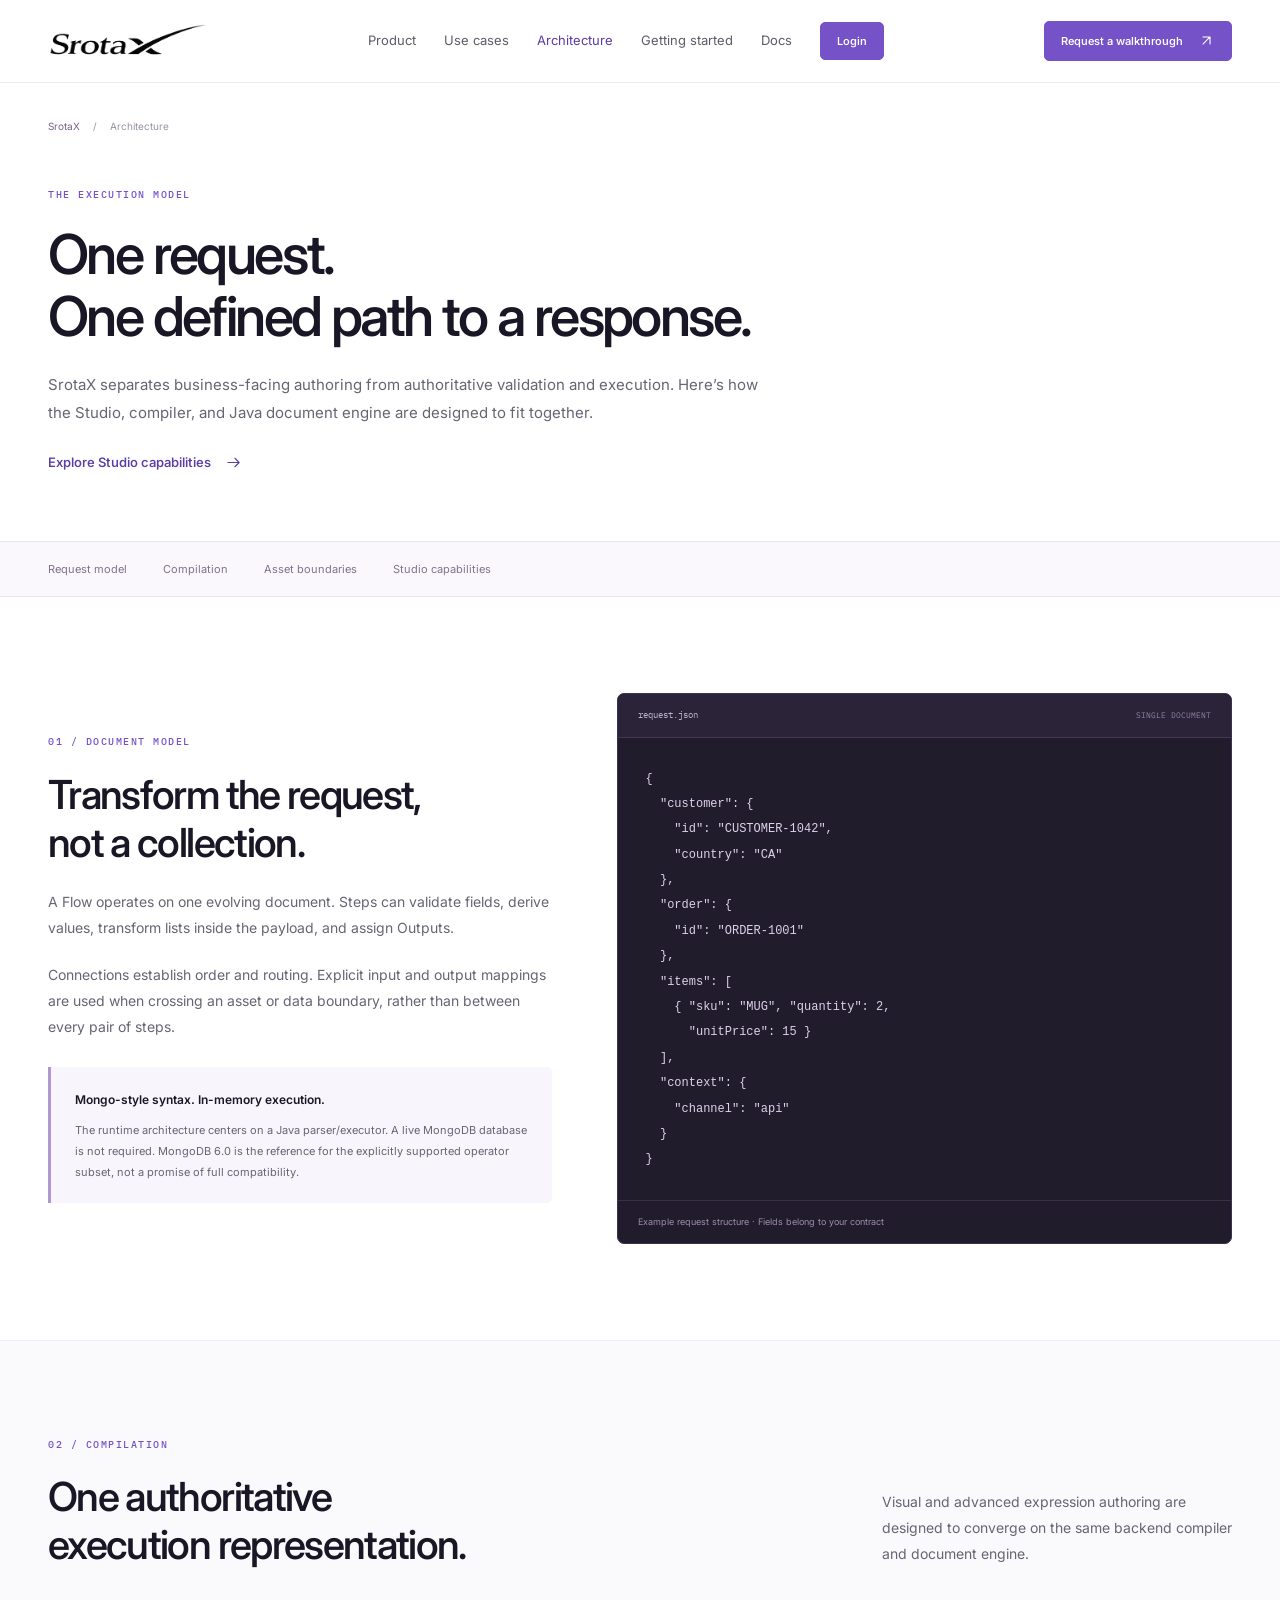
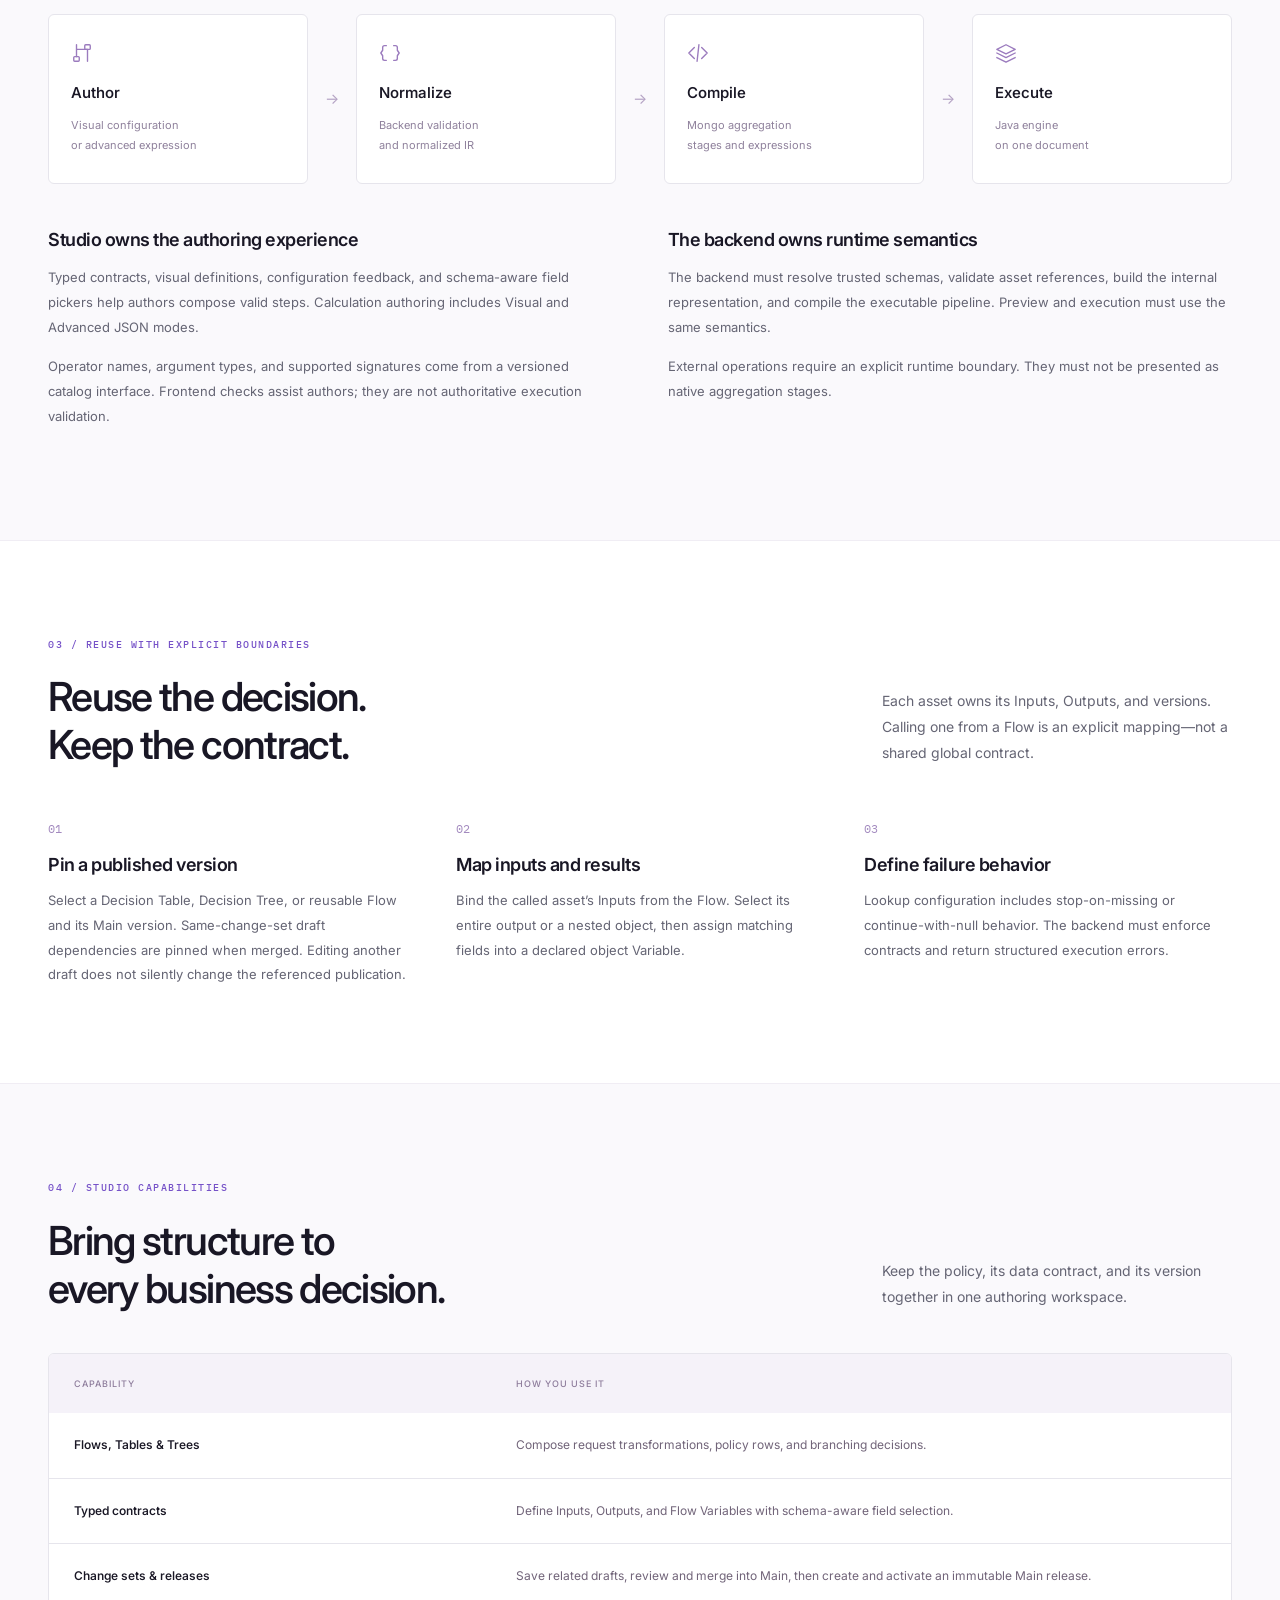
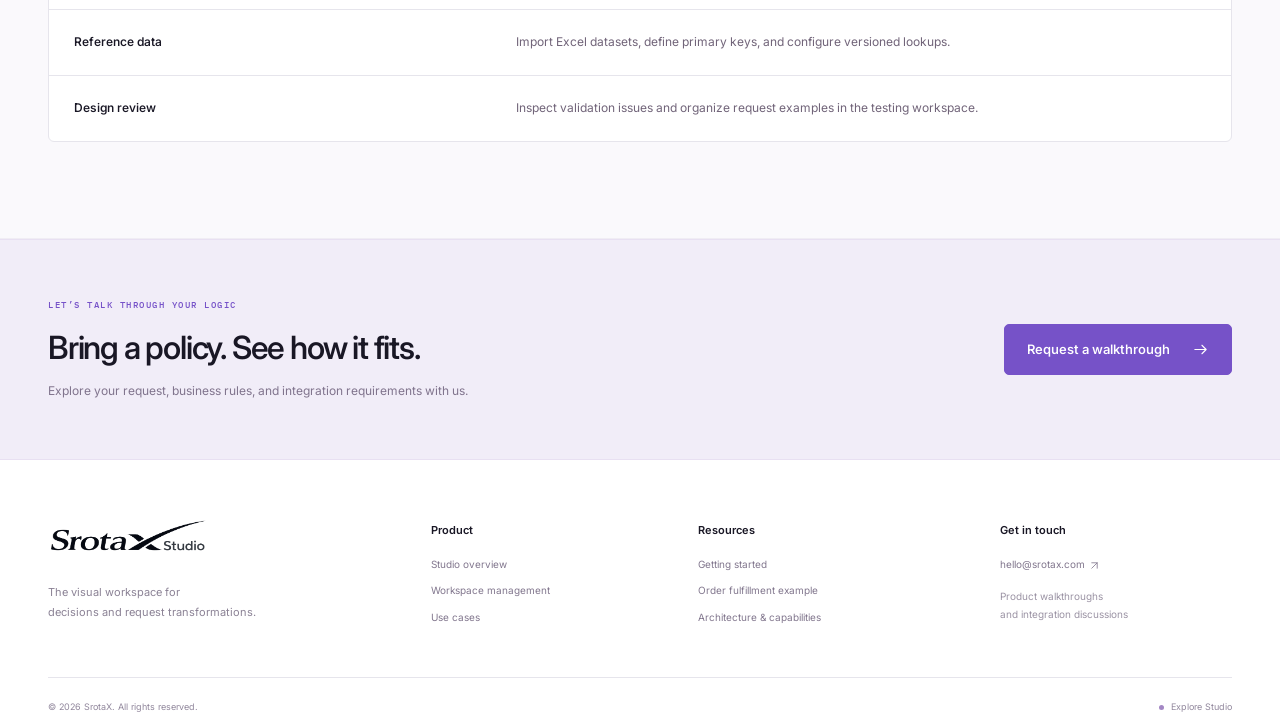
==== commit 3e6c8af4: "Refactor homepage and add demo functionality - Updated the hero section to reflect new messaging and" ====
--- a/architecture.html
+++ b/architecture.html
@@ -8,7 +8,7 @@
 <link rel="stylesheet" href="styles.css?v=d058aa5088"><script src="site.js" defer></script>
 </head><body data-page="architecture">
 <a href="#main" class="skip-link">Skip to content</a>
-<header class="site-header"><div class="container header-inner"><a class="brand" href="index.html" aria-label="SrotaX home"><img src="logo_black.png" width="767" height="167" alt="SrotaX"></a><button class="menu-toggle" aria-expanded="false" aria-controls="primary-nav">Menu <span aria-hidden="true">☰</span></button><nav id="primary-nav" aria-label="Main navigation"><a href="index.html#product" >Product</a><a href="index.html#use-cases">Use cases</a><a href="architecture.html" aria-current="page">Architecture</a><a href="guide.html" >Getting started</a><a href="https://docs.srotax.com/">Docs</a><a class="button compact nav-login" href="https://srotax-studio.aredlavenkatreddy1.workers.dev/login">Login</a></nav><a class="button compact header-cta" href="mailto:hello@srotax.com?subject=SrotaX%20Studio%20walkthrough">Request a walkthrough <svg class="icon " width="22" height="22" viewBox="0 0 24 24" fill="none" stroke="currentColor" stroke-width="1.5" stroke-linecap="round" stroke-linejoin="round" aria-hidden="true"><path d="M7 17 17 7M7 7h10v10"/></svg></a></div></header>
+<header class="site-header"><div class="container header-inner"><a class="brand" href="index.html" aria-label="SrotaX home"><img src="logo_black.png" width="767" height="167" alt="SrotaX"></a><button class="menu-toggle" aria-expanded="false" aria-controls="primary-nav">Menu <span aria-hidden="true">☰</span></button><nav id="primary-nav" aria-label="Main navigation"><a href="index.html#product" >Product</a><a href="index.html#use-cases">Use cases</a><a href="architecture.html" aria-current="page">Architecture</a><a href="guide.html" >Getting started</a><a href="https://docs.srotax.com/">Docs</a><a class="button compact nav-login" href="https://studio.srotax.com/login">Login</a></nav><a class="button compact header-cta" href="index.html#walkthrough">Request a walkthrough <svg class="icon " width="22" height="22" viewBox="0 0 24 24" fill="none" stroke="currentColor" stroke-width="1.5" stroke-linecap="round" stroke-linejoin="round" aria-hidden="true"><path d="M7 17 17 7M7 7h10v10"/></svg></a></div></header>
 <main id="main">
 <section class="page-hero container"><div class="breadcrumb"><a href="index.html">SrotaX</a><span>/</span>Architecture</div><span class="eyebrow">THE EXECUTION MODEL</span><h1>One request.<br>One defined path to a response.</h1><p>SrotaX separates business-facing authoring from authoritative validation and execution. Here’s how the Studio, compiler, and Java document engine are designed to fit together.</p><a class="inline-link" href="#capabilities">Explore Studio capabilities <svg class="icon " width="22" height="22" viewBox="0 0 24 24" fill="none" stroke="currentColor" stroke-width="1.5" stroke-linecap="round" stroke-linejoin="round" aria-hidden="true"><path d="M4 12h16m-6-6 6 6-6 6"/></svg></a></section>
 <div class="subnav"><nav class="container" aria-label="Architecture sections"><a href="#request-model">Request model</a><a href="#compilation">Compilation</a><a href="#boundaries">Asset boundaries</a><a href="#capabilities">Studio capabilities</a></nav></div>
@@ -29,11 +29,11 @@
   }
 }</code></pre><div class="code-footer">Example request structure · Fields belong to your contract</div></div></div></section>
 <section class="section foundation" id="compilation"><div class="container"><div class="section-heading"><div><span class="eyebrow">02 / COMPILATION</span><h2>One authoritative<br>execution representation.</h2></div><p>Visual and advanced expression authoring are designed to converge on the same backend compiler and document engine.</p></div><div class="compilation-track"><div><svg class="icon " width="22" height="22" viewBox="0 0 24 24" fill="none" stroke="currentColor" stroke-width="1.5" stroke-linecap="round" stroke-linejoin="round" aria-hidden="true"><path d="M6 3v5m12 8v5M6 8h12v8M6 8v8"/><rect x="3" y="16" width="6" height="5" rx="1"/><rect x="15" y="3" width="6" height="5" rx="1"/></svg><strong>Author</strong><p>Visual configuration<br>or advanced expression</p></div><span>→</span><div><svg class="icon " width="22" height="22" viewBox="0 0 24 24" fill="none" stroke="currentColor" stroke-width="1.5" stroke-linecap="round" stroke-linejoin="round" aria-hidden="true"><path d="M8 4H6a2 2 0 0 0-2 2v3l-2 3 2 3v3a2 2 0 0 0 2 2h2m8-16h2a2 2 0 0 1 2 2v3l2 3-2 3v3a2 2 0 0 1-2 2h-2"/></svg><strong>Normalize</strong><p>Backend validation<br>and normalized IR</p></div><span>→</span><div><svg class="icon " width="22" height="22" viewBox="0 0 24 24" fill="none" stroke="currentColor" stroke-width="1.5" stroke-linecap="round" stroke-linejoin="round" aria-hidden="true"><path d="m8 6-6 6 6 6m8-12 6 6-6 6m-3-15-2 18"/></svg><strong>Compile</strong><p>Mongo aggregation<br>stages and expressions</p></div><span>→</span><div><svg class="icon " width="22" height="22" viewBox="0 0 24 24" fill="none" stroke="currentColor" stroke-width="1.5" stroke-linecap="round" stroke-linejoin="round" aria-hidden="true"><path d="m12 3 10 5-10 5L2 8Zm-10 9 10 5 10-5M2 17l10 5 10-5"/></svg><strong>Execute</strong><p>Java engine<br>on one document</p></div></div><div class="two-columns technical-columns"><article><h3>Studio owns the authoring experience</h3><p>Typed contracts, visual definitions, configuration feedback, and schema-aware field pickers help authors compose valid steps. Calculation authoring includes Visual and Advanced JSON modes.</p><p>Operator names, argument types, and supported signatures come from a versioned catalog interface. Frontend checks assist authors; they are not authoritative execution validation.</p></article><article><h3>The backend owns runtime semantics</h3><p>The backend must resolve trusted schemas, validate asset references, build the internal representation, and compile the executable pipeline. Preview and execution must use the same semantics.</p><p>External operations require an explicit runtime boundary. They must not be presented as native aggregation stages.</p></article></div></div></section>
-<section class="section container" id="boundaries"><div class="section-heading"><div><span class="eyebrow">03 / REUSE WITH EXPLICIT BOUNDARIES</span><h2>Reuse the decision.<br>Keep the contract.</h2></div><p>Each asset owns its Inputs, Outputs, and versions. Calling one from a Flow is an explicit mapping—not a shared global contract.</p></div><div class="boundary-grid"><article><span>01</span><h3>Pin a published version</h3><p>Select a Decision Table or Decision Tree and its version. Editing another draft does not silently change the referenced publication.</p></article><article><span>02</span><h3>Map inputs and results</h3><p>Bind the called asset’s Inputs from the Flow. Select its entire output or a nested object, then assign matching fields into a declared object Variable.</p></article><article><span>03</span><h3>Define failure behavior</h3><p>Lookup configuration includes stop-on-missing or continue-with-null behavior. The backend must enforce contracts and return structured execution errors.</p></article></div></section>
-<section class="section foundation" id="capabilities"><div class="container"><div class="section-heading"><div><span class="eyebrow">04 / STUDIO CAPABILITIES</span><h2>Bring structure to<br>every business decision.</h2></div><p>Keep the policy, its data contract, and its version together in one authoring workspace.</p></div><div class="table-scroll"><table class="status-table"><caption class="sr-only">Studio authoring capabilities</caption><thead><tr><th scope="col">Capability</th><th scope="col">How you use it</th></tr></thead><tbody><tr><th scope="row">Flows, Tables & Trees</th><td>Compose request transformations, policy rows, and branching decisions.</td></tr><tr><th scope="row">Typed contracts</th><td>Define Inputs, Outputs, and Flow Variables with schema-aware field selection.</td></tr><tr><th scope="row">Drafts & publication</th><td>Save working drafts and publish immutable, explicitly referenced versions.</td></tr><tr><th scope="row">Reference data</th><td>Import Excel datasets, define primary keys, and configure versioned lookups.</td></tr><tr><th scope="row">Design review</th><td>Inspect validation issues and organize request examples in the testing workspace.</td></tr></tbody></table></div></div></section>
+<section class="section container" id="boundaries"><div class="section-heading"><div><span class="eyebrow">03 / REUSE WITH EXPLICIT BOUNDARIES</span><h2>Reuse the decision.<br>Keep the contract.</h2></div><p>Each asset owns its Inputs, Outputs, and versions. Calling one from a Flow is an explicit mapping—not a shared global contract.</p></div><div class="boundary-grid"><article><span>01</span><h3>Pin a published version</h3><p>Select a Decision Table, Decision Tree, or reusable Flow and its Main version. Same-change-set draft dependencies are pinned when merged. Editing another draft does not silently change the referenced publication.</p></article><article><span>02</span><h3>Map inputs and results</h3><p>Bind the called asset’s Inputs from the Flow. Select its entire output or a nested object, then assign matching fields into a declared object Variable.</p></article><article><span>03</span><h3>Define failure behavior</h3><p>Lookup configuration includes stop-on-missing or continue-with-null behavior. The backend must enforce contracts and return structured execution errors.</p></article></div></section>
+<section class="section foundation" id="capabilities"><div class="container"><div class="section-heading"><div><span class="eyebrow">04 / STUDIO CAPABILITIES</span><h2>Bring structure to<br>every business decision.</h2></div><p>Keep the policy, its data contract, and its version together in one authoring workspace.</p></div><div class="table-scroll"><table class="status-table"><caption class="sr-only">Studio authoring capabilities</caption><thead><tr><th scope="col">Capability</th><th scope="col">How you use it</th></tr></thead><tbody><tr><th scope="row">Flows, Tables & Trees</th><td>Compose request transformations, policy rows, and branching decisions.</td></tr><tr><th scope="row">Typed contracts</th><td>Define Inputs, Outputs, and Flow Variables with schema-aware field selection.</td></tr><tr><th scope="row">Change sets & releases</th><td>Save related drafts, review and merge into Main, then create and activate an immutable Main release.</td></tr><tr><th scope="row">Reference data</th><td>Import Excel datasets, define primary keys, and configure versioned lookups.</td></tr><tr><th scope="row">Design review</th><td>Inspect validation issues and organize request examples in the testing workspace.</td></tr></tbody></table></div></div></section>
 
 </main>
-<section class="contact-band"><div class="container contact-inner"><div><span class="eyebrow">LET’S TALK THROUGH YOUR LOGIC</span><h2>Bring a policy. See how it fits.</h2><p>Explore your request, business rules, and integration requirements with us.</p></div><a class="button white" href="mailto:hello@srotax.com?subject=SrotaX%20Studio%20walkthrough">Request a walkthrough <svg class="icon " width="22" height="22" viewBox="0 0 24 24" fill="none" stroke="currentColor" stroke-width="1.5" stroke-linecap="round" stroke-linejoin="round" aria-hidden="true"><path d="M4 12h16m-6-6 6 6-6 6"/></svg></a></div></section>
+<section class="contact-band"><div class="container contact-inner"><div><span class="eyebrow">LET’S TALK THROUGH YOUR LOGIC</span><h2>Bring a policy. See how it fits.</h2><p>Explore your request, business rules, and integration requirements with us.</p></div><a class="button white" href="index.html#walkthrough">Request a walkthrough <svg class="icon " width="22" height="22" viewBox="0 0 24 24" fill="none" stroke="currentColor" stroke-width="1.5" stroke-linecap="round" stroke-linejoin="round" aria-hidden="true"><path d="M4 12h16m-6-6 6 6-6 6"/></svg></a></div></section>
 <footer class="container"><div class="footer-main"><div class="footer-brand"><a class="brand" href="index.html" aria-label="SrotaX Studio home"><img src="assets/studio-logo.png" width="174" height="58" alt="SrotaX Studio"></a><p>The visual workspace for<br>decisions and request transformations.</p></div><div><h3>Product</h3><a href="index.html#product">Studio overview</a><a href="index.html#workspace">Workspace management</a><a href="index.html#use-cases">Use cases</a></div><div><h3>Resources</h3><a href="guide.html">Getting started</a><a href="guide.html#example">Order fulfillment example</a><a href="architecture.html">Architecture & capabilities</a></div><div><h3>Get in touch</h3><a href="mailto:hello@srotax.com">hello@srotax.com <svg class="icon " width="22" height="22" viewBox="0 0 24 24" fill="none" stroke="currentColor" stroke-width="1.5" stroke-linecap="round" stroke-linejoin="round" aria-hidden="true"><path d="M7 17 17 7M7 7h10v10"/></svg></a><span class="footer-note">Product walkthroughs<br>and integration discussions</span></div></div><div class="footer-bottom"><span>© <span data-year>2026</span> SrotaX. All rights reserved.</span><a href="architecture.html#capabilities"><span class="status-dot"></span> Explore Studio</a></div></footer>
 <dialog id="image-dialog" aria-labelledby="image-dialog-title"><div class="dialog-toolbar"><span id="image-dialog-title">Studio screenshot</span><button type="button" class="dialog-close" aria-label="Close screenshot">Close <span aria-hidden="true">×</span></button></div><div id="dialog-image-frame" class="capture-frame"><img id="dialog-image" alt=""></div><p>Actual SrotaX Studio interface · Sample assets</p></dialog>
 </body></html>
--- a/styles.css
+++ b/styles.css
@@ -22,3 +22,11 @@
 #dialog-image-frame img{width:100%;height:auto}
 
 .header-inner nav a.nav-login{padding:9px 16px;color:#fff;min-height:38px}.header-inner nav a.nav-login:hover,.header-inner nav a.nav-login:focus-visible{color:#fff;background:var(--purple-dark);border-color:var(--purple-dark)}
+
+.demo-grid { display:grid; grid-template-columns:repeat(3,minmax(0,1fr)); gap:32px; padding:28px; margin:24px 0; border:1px solid #e2e8f0; border-radius:16px; background:#faf9ff; }
+.demo-grid form,.walkthrough-form { display:flex; flex-direction:column; gap:12px; align-items:stretch; }
+.demo-grid input,.walkthrough-form input,.walkthrough-form textarea { font:inherit; padding:12px; border:1px solid #cbd5e1; border-radius:8px; background:white; color:#172033; width:100%; box-sizing:border-box; }
+.demo-grid pre { white-space:pre-wrap; overflow-wrap:anywhere; font-size:15px; }
+.walkthrough-form { max-width:640px; margin-top:24px; }
+.walkthrough-form .button,.demo-grid .button { align-self:flex-start; cursor:pointer; }
+@media(max-width:760px) { .demo-grid { grid-template-columns:1fr; padding:20px; } }
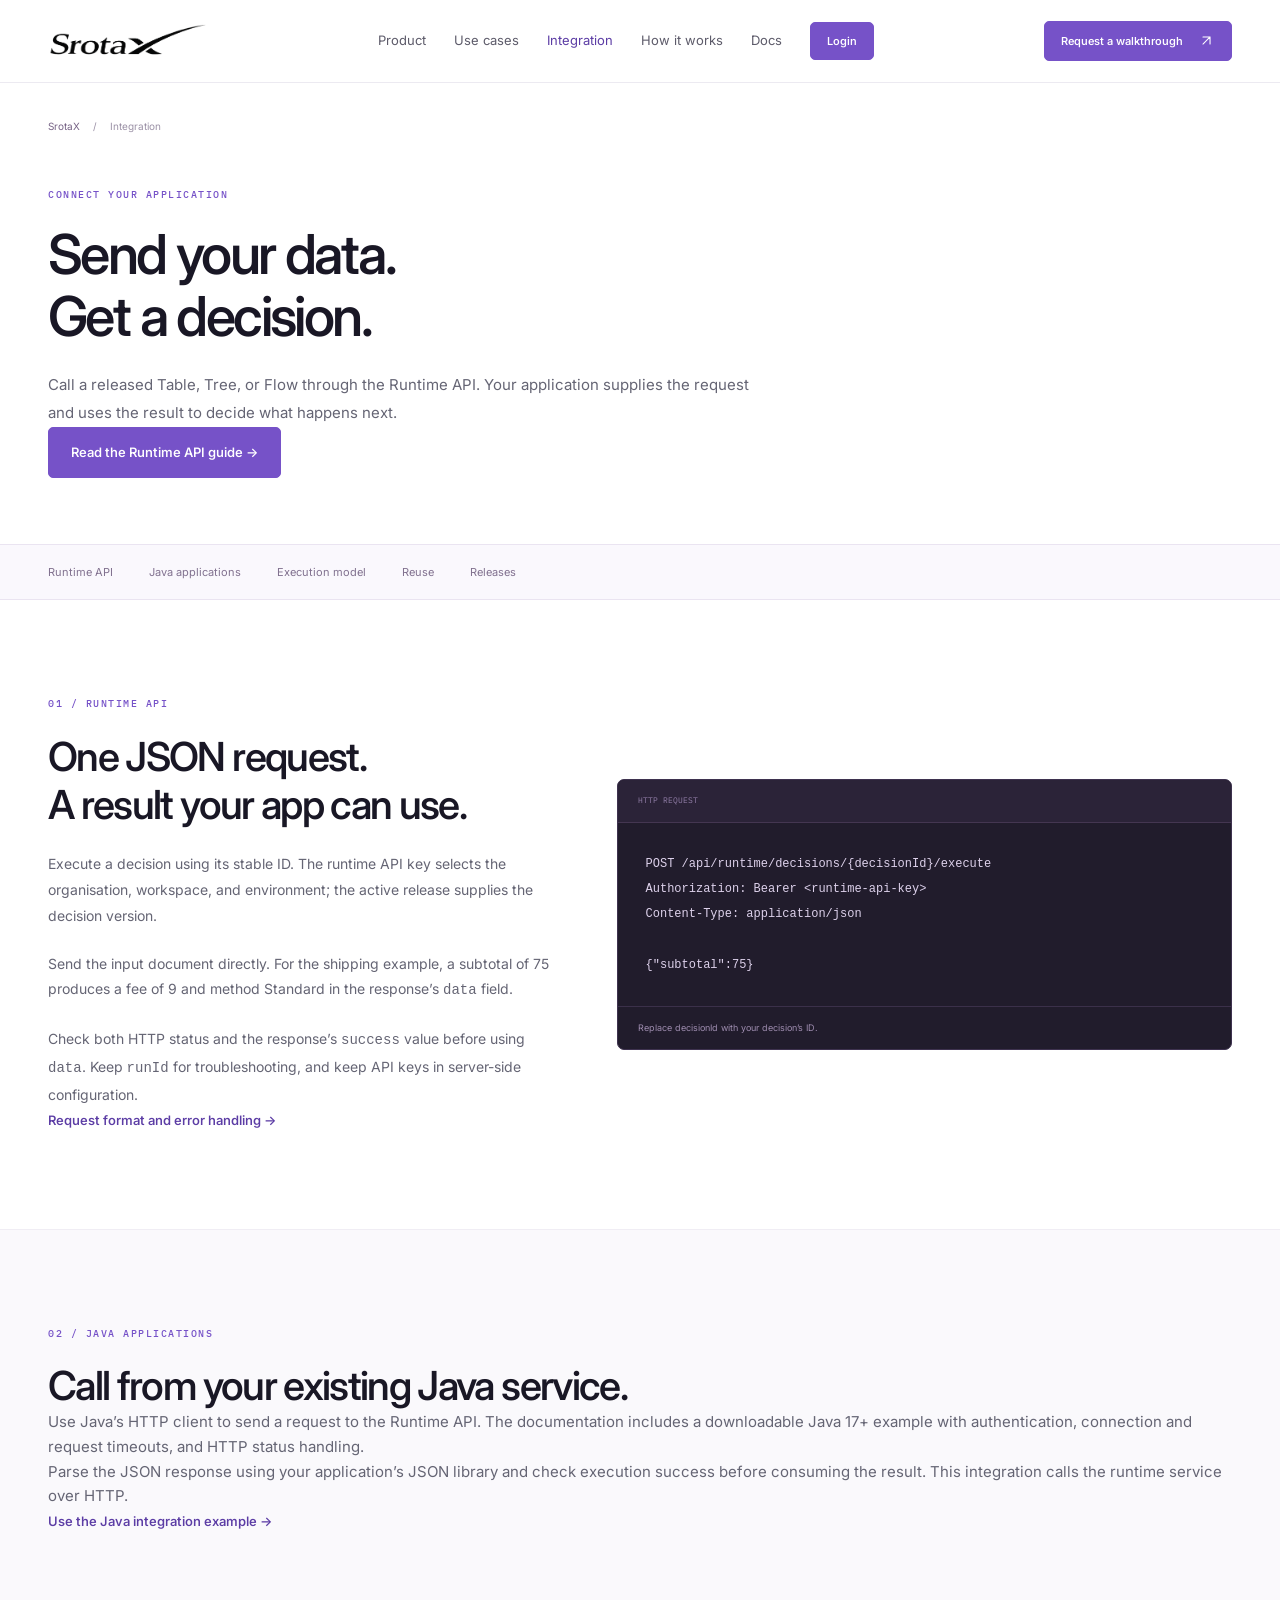
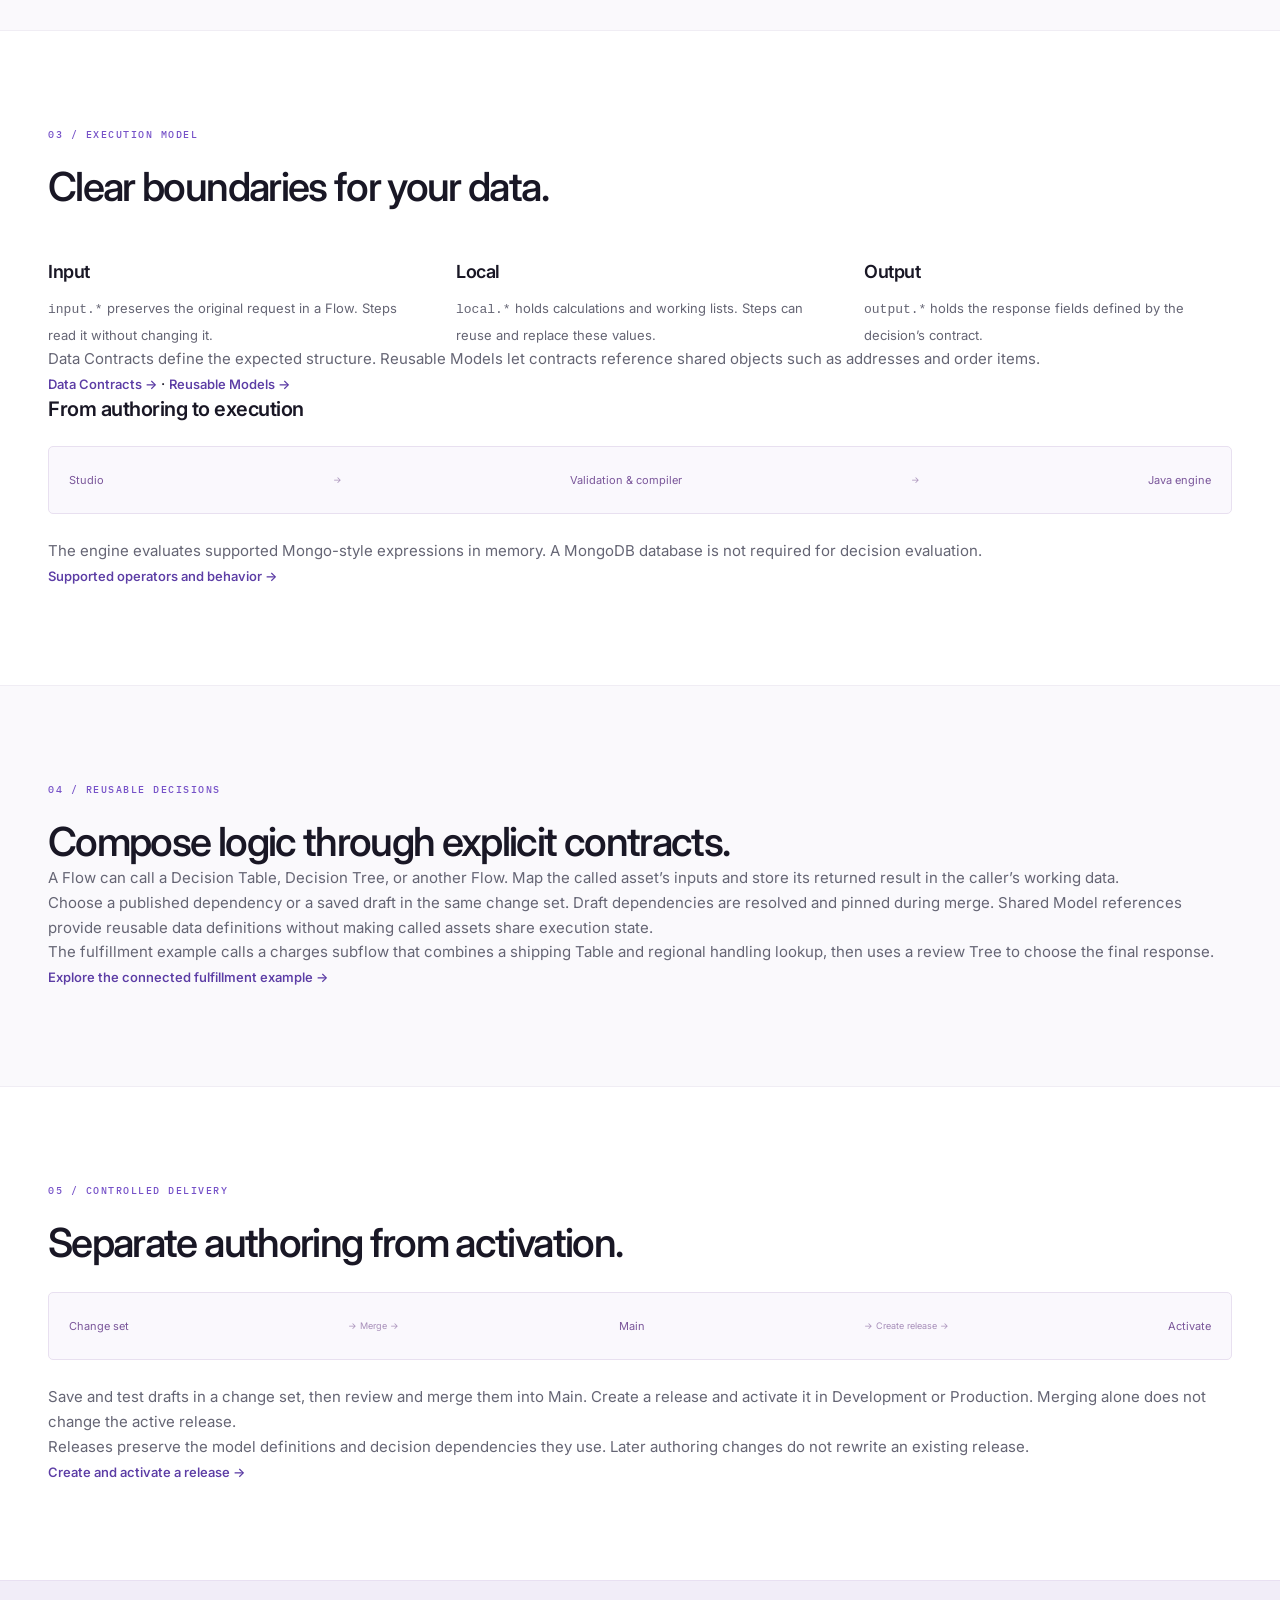
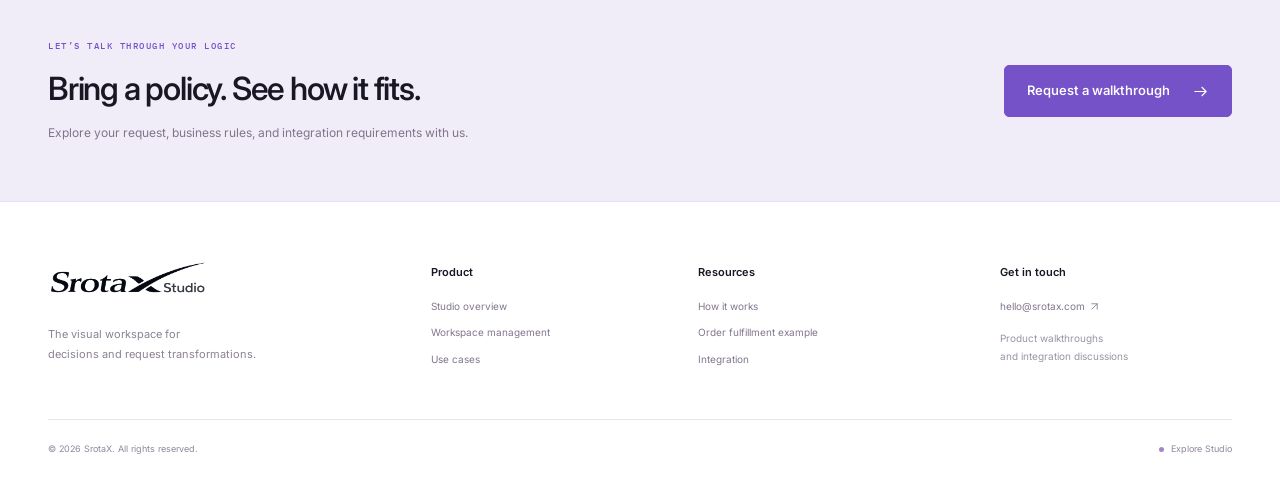
==== commit 42cbe187: "Refresh product site use cases, integration content, and Studio screenshots" ====
--- a/architecture.html
+++ b/architecture.html
@@ -1,39 +1,28 @@
 <!doctype html>
 <html lang="en"><head>
 <meta charset="utf-8"><meta name="viewport" content="width=device-width, initial-scale=1">
-<title>Architecture & capabilities — SrotaX Studio</title><meta name="description" content="Understand the SrotaX single-document model, Java compilation architecture, asset boundaries, and Studio capabilities."><meta name="theme-color" content="#ffffff">
-<meta property="og:title" content="Architecture & capabilities — SrotaX Studio"><meta property="og:description" content="Understand the SrotaX single-document model, Java compilation architecture, asset boundaries, and Studio capabilities."><meta property="og:type" content="website">
+<title>Integration — SrotaX Studio</title><meta name="description" content="Connect your application to SrotaX through the Runtime API, call from Java, and control decision delivery with releases."><meta name="theme-color" content="#ffffff">
+<meta property="og:title" content="Integration — SrotaX Studio"><meta property="og:description" content="Connect your application to SrotaX through the Runtime API, call from Java, and control decision delivery with releases."><meta property="og:type" content="website">
 <link rel="icon" href="favicon.svg" type="image/svg+xml"><link rel="preconnect" href="https://fonts.googleapis.com"><link rel="preconnect" href="https://fonts.gstatic.com" crossorigin>
 <link href="https://fonts.googleapis.com/css2?family=IBM+Plex+Mono:wght@400;500&family=Inter:wght@400;450;500;550;600;650;700;750;800&display=swap" rel="stylesheet">
-<link rel="stylesheet" href="styles.css?v=d058aa5088"><script src="site.js" defer></script>
+<link rel="stylesheet" href="styles.css?v=use-cases-20261024"><script src="site.js?v=use-cases-20261024" defer></script>
 </head><body data-page="architecture">
 <a href="#main" class="skip-link">Skip to content</a>
-<header class="site-header"><div class="container header-inner"><a class="brand" href="index.html" aria-label="SrotaX home"><img src="logo_black.png" width="767" height="167" alt="SrotaX"></a><button class="menu-toggle" aria-expanded="false" aria-controls="primary-nav">Menu <span aria-hidden="true">☰</span></button><nav id="primary-nav" aria-label="Main navigation"><a href="index.html#product" >Product</a><a href="index.html#use-cases">Use cases</a><a href="architecture.html" aria-current="page">Architecture</a><a href="guide.html" >Getting started</a><a href="https://docs.srotax.com/">Docs</a><a class="button compact nav-login" href="https://studio.srotax.com/login">Login</a></nav><a class="button compact header-cta" href="index.html#walkthrough">Request a walkthrough <svg class="icon " width="22" height="22" viewBox="0 0 24 24" fill="none" stroke="currentColor" stroke-width="1.5" stroke-linecap="round" stroke-linejoin="round" aria-hidden="true"><path d="M7 17 17 7M7 7h10v10"/></svg></a></div></header>
+<header class="site-header"><div class="container header-inner"><a class="brand" href="index.html" aria-label="SrotaX home"><img src="logo_black.png" width="767" height="167" alt="SrotaX"></a><button class="menu-toggle" aria-expanded="false" aria-controls="primary-nav">Menu <span aria-hidden="true">☰</span></button><nav id="primary-nav" aria-label="Main navigation"><a href="index.html#product" >Product</a><a href="use-cases.html">Use cases</a><a href="architecture.html" aria-current="page">Integration</a><a href="guide.html" >How it works</a><a href="https://docs.srotax.com/" target="_blank" rel="noopener noreferrer" aria-label="Docs (opens in a new tab)">Docs</a><a class="button compact nav-login" href="https://studio.srotax.com/login" target="_blank" rel="noopener noreferrer" aria-label="Login (opens in a new tab)">Login</a></nav><a class="button compact header-cta" href="index.html#walkthrough">Request a walkthrough <svg class="icon " width="22" height="22" viewBox="0 0 24 24" fill="none" stroke="currentColor" stroke-width="1.5" stroke-linecap="round" stroke-linejoin="round" aria-hidden="true"><path d="M7 17 17 7M7 7h10v10"/></svg></a></div></header>
 <main id="main">
-<section class="page-hero container"><div class="breadcrumb"><a href="index.html">SrotaX</a><span>/</span>Architecture</div><span class="eyebrow">THE EXECUTION MODEL</span><h1>One request.<br>One defined path to a response.</h1><p>SrotaX separates business-facing authoring from authoritative validation and execution. Here’s how the Studio, compiler, and Java document engine are designed to fit together.</p><a class="inline-link" href="#capabilities">Explore Studio capabilities <svg class="icon " width="22" height="22" viewBox="0 0 24 24" fill="none" stroke="currentColor" stroke-width="1.5" stroke-linecap="round" stroke-linejoin="round" aria-hidden="true"><path d="M4 12h16m-6-6 6 6-6 6"/></svg></a></section>
-<div class="subnav"><nav class="container" aria-label="Architecture sections"><a href="#request-model">Request model</a><a href="#compilation">Compilation</a><a href="#boundaries">Asset boundaries</a><a href="#capabilities">Studio capabilities</a></nav></div>
-<section class="section container" id="request-model"><div class="split-feature"><div><span class="eyebrow">01 / DOCUMENT MODEL</span><h2>Transform the request,<br>not a collection.</h2><p>A Flow operates on one evolving document. Steps can validate fields, derive values, transform lists inside the payload, and assign Outputs.</p><p>Connections establish order and routing. Explicit input and output mappings are used when crossing an asset or data boundary, rather than between every pair of steps.</p><div class="callout"><strong>Mongo-style syntax. In-memory execution.</strong><p>The runtime architecture centers on a Java parser/executor. A live MongoDB database is not required. MongoDB 6.0 is the reference for the explicitly supported operator subset, not a promise of full compatibility.</p></div></div><div class="code-card"><div class="code-header"><span>request.json</span><span>SINGLE DOCUMENT</span></div><pre><code>{
-  "customer": {
-    "id": "CUSTOMER-1042",
-    "country": "CA"
-  },
-  "order": {
-    "id": "ORDER-1001"
-  },
-  "items": [
-    { "sku": "MUG", "quantity": 2,
-      "unitPrice": 15 }
-  ],
-  "context": {
-    "channel": "api"
-  }
-}</code></pre><div class="code-footer">Example request structure · Fields belong to your contract</div></div></div></section>
-<section class="section foundation" id="compilation"><div class="container"><div class="section-heading"><div><span class="eyebrow">02 / COMPILATION</span><h2>One authoritative<br>execution representation.</h2></div><p>Visual and advanced expression authoring are designed to converge on the same backend compiler and document engine.</p></div><div class="compilation-track"><div><svg class="icon " width="22" height="22" viewBox="0 0 24 24" fill="none" stroke="currentColor" stroke-width="1.5" stroke-linecap="round" stroke-linejoin="round" aria-hidden="true"><path d="M6 3v5m12 8v5M6 8h12v8M6 8v8"/><rect x="3" y="16" width="6" height="5" rx="1"/><rect x="15" y="3" width="6" height="5" rx="1"/></svg><strong>Author</strong><p>Visual configuration<br>or advanced expression</p></div><span>→</span><div><svg class="icon " width="22" height="22" viewBox="0 0 24 24" fill="none" stroke="currentColor" stroke-width="1.5" stroke-linecap="round" stroke-linejoin="round" aria-hidden="true"><path d="M8 4H6a2 2 0 0 0-2 2v3l-2 3 2 3v3a2 2 0 0 0 2 2h2m8-16h2a2 2 0 0 1 2 2v3l2 3-2 3v3a2 2 0 0 1-2 2h-2"/></svg><strong>Normalize</strong><p>Backend validation<br>and normalized IR</p></div><span>→</span><div><svg class="icon " width="22" height="22" viewBox="0 0 24 24" fill="none" stroke="currentColor" stroke-width="1.5" stroke-linecap="round" stroke-linejoin="round" aria-hidden="true"><path d="m8 6-6 6 6 6m8-12 6 6-6 6m-3-15-2 18"/></svg><strong>Compile</strong><p>Mongo aggregation<br>stages and expressions</p></div><span>→</span><div><svg class="icon " width="22" height="22" viewBox="0 0 24 24" fill="none" stroke="currentColor" stroke-width="1.5" stroke-linecap="round" stroke-linejoin="round" aria-hidden="true"><path d="m12 3 10 5-10 5L2 8Zm-10 9 10 5 10-5M2 17l10 5 10-5"/></svg><strong>Execute</strong><p>Java engine<br>on one document</p></div></div><div class="two-columns technical-columns"><article><h3>Studio owns the authoring experience</h3><p>Typed contracts, visual definitions, configuration feedback, and schema-aware field pickers help authors compose valid steps. Calculation authoring includes Visual and Advanced JSON modes.</p><p>Operator names, argument types, and supported signatures come from a versioned catalog interface. Frontend checks assist authors; they are not authoritative execution validation.</p></article><article><h3>The backend owns runtime semantics</h3><p>The backend must resolve trusted schemas, validate asset references, build the internal representation, and compile the executable pipeline. Preview and execution must use the same semantics.</p><p>External operations require an explicit runtime boundary. They must not be presented as native aggregation stages.</p></article></div></div></section>
-<section class="section container" id="boundaries"><div class="section-heading"><div><span class="eyebrow">03 / REUSE WITH EXPLICIT BOUNDARIES</span><h2>Reuse the decision.<br>Keep the contract.</h2></div><p>Each asset owns its Inputs, Outputs, and versions. Calling one from a Flow is an explicit mapping—not a shared global contract.</p></div><div class="boundary-grid"><article><span>01</span><h3>Pin a published version</h3><p>Select a Decision Table, Decision Tree, or reusable Flow and its Main version. Same-change-set draft dependencies are pinned when merged. Editing another draft does not silently change the referenced publication.</p></article><article><span>02</span><h3>Map inputs and results</h3><p>Bind the called asset’s Inputs from the Flow. Select its entire output or a nested object, then assign matching fields into a declared object Variable.</p></article><article><span>03</span><h3>Define failure behavior</h3><p>Lookup configuration includes stop-on-missing or continue-with-null behavior. The backend must enforce contracts and return structured execution errors.</p></article></div></section>
-<section class="section foundation" id="capabilities"><div class="container"><div class="section-heading"><div><span class="eyebrow">04 / STUDIO CAPABILITIES</span><h2>Bring structure to<br>every business decision.</h2></div><p>Keep the policy, its data contract, and its version together in one authoring workspace.</p></div><div class="table-scroll"><table class="status-table"><caption class="sr-only">Studio authoring capabilities</caption><thead><tr><th scope="col">Capability</th><th scope="col">How you use it</th></tr></thead><tbody><tr><th scope="row">Flows, Tables & Trees</th><td>Compose request transformations, policy rows, and branching decisions.</td></tr><tr><th scope="row">Typed contracts</th><td>Define Inputs, Outputs, and Flow Variables with schema-aware field selection.</td></tr><tr><th scope="row">Change sets & releases</th><td>Save related drafts, review and merge into Main, then create and activate an immutable Main release.</td></tr><tr><th scope="row">Reference data</th><td>Import Excel datasets, define primary keys, and configure versioned lookups.</td></tr><tr><th scope="row">Design review</th><td>Inspect validation issues and organize request examples in the testing workspace.</td></tr></tbody></table></div></div></section>
+<section class="page-hero container"><div class="breadcrumb"><a href="index.html">SrotaX</a><span>/</span>Integration</div><span class="eyebrow">CONNECT YOUR APPLICATION</span><h1>Send your data.<br>Get a decision.</h1><p>Call a released Table, Tree, or Flow through the Runtime API. Your application supplies the request and uses the result to decide what happens next.</p><a class="button" href="https://docs.srotax.com/integration/runtime/">Read the Runtime API guide →</a></section>
+<div class="subnav"><nav class="container" aria-label="Integration sections"><a href="#runtime">Runtime API</a><a href="#java">Java applications</a><a href="#request-model">Execution model</a><a href="#boundaries">Reuse</a><a href="#releases">Releases</a></nav></div>
+<section class="section container" id="runtime"><div class="split-feature"><div><span class="eyebrow">01 / RUNTIME API</span><h2>One JSON request.<br>A result your app can use.</h2><p>Execute a decision using its stable ID. The runtime API key selects the organisation, workspace, and environment; the active release supplies the decision version.</p><p>Send the input document directly. For the shipping example, a subtotal of 75 produces a fee of 9 and method Standard in the response’s <code>data</code> field.</p><p>Check both HTTP status and the response’s <code>success</code> value before using <code>data</code>. Keep <code>runId</code> for troubleshooting, and keep API keys in server-side configuration.</p><a class="inline-link" href="https://docs.srotax.com/integration/runtime/">Request format and error handling →</a></div><div class="code-card"><div class="code-header"><span>HTTP REQUEST</span></div><pre><code>POST /api/runtime/decisions/{decisionId}/execute
+Authorization: Bearer &lt;runtime-api-key&gt;
+Content-Type: application/json
 
+{"subtotal":75}</code></pre><div class="code-footer">Replace decisionId with your decision’s ID.</div></div></div></section>
+<section class="section foundation" id="java"><div class="container"><span class="eyebrow">02 / JAVA APPLICATIONS</span><h2>Call from your existing Java service.</h2><p>Use Java’s HTTP client to send a request to the Runtime API. The documentation includes a downloadable Java 17+ example with authentication, connection and request timeouts, and HTTP status handling.</p><p>Parse the JSON response using your application’s JSON library and check execution success before consuming the result. This integration calls the runtime service over HTTP.</p><a class="inline-link" href="https://docs.srotax.com/integration/java/">Use the Java integration example →</a></div></section>
+<section class="section container" id="request-model"><span class="eyebrow">03 / EXECUTION MODEL</span><h2>Clear boundaries for your data.</h2><div class="boundary-grid"><article><h3>Input</h3><p><code>input.*</code> preserves the original request in a Flow. Steps read it without changing it.</p></article><article><h3>Local</h3><p><code>local.*</code> holds calculations and working lists. Steps can reuse and replace these values.</p></article><article><h3>Output</h3><p><code>output.*</code> holds the response fields defined by the decision’s contract.</p></article></div><p>Data Contracts define the expected structure. Reusable Models let contracts reference shared objects such as addresses and order items.</p><a class="inline-link" href="https://docs.srotax.com/studio/contracts/">Data Contracts →</a> · <a class="inline-link" href="https://docs.srotax.com/studio/models/">Reusable Models →</a><div id="compilation"><h3>From authoring to execution</h3><div class="lifecycle"><span>Studio</span><i>→</i><span>Validation &amp; compiler</span><i>→</i><span>Java engine</span></div><p>The engine evaluates supported Mongo-style expressions in memory. A MongoDB database is not required for decision evaluation.</p><a class="inline-link" href="https://docs.srotax.com/reference/operators/">Supported operators and behavior →</a></div></section>
+<section class="section foundation" id="boundaries"><div class="container"><span class="eyebrow">04 / REUSABLE DECISIONS</span><h2>Compose logic through explicit contracts.</h2><p>A Flow can call a Decision Table, Decision Tree, or another Flow. Map the called asset’s inputs and store its returned result in the caller’s working data.</p><p>Choose a published dependency or a saved draft in the same change set. Draft dependencies are resolved and pinned during merge. Shared Model references provide reusable data definitions without making called assets share execution state.</p><p>The fulfillment example calls a charges subflow that combines a shipping Table and regional handling lookup, then uses a review Tree to choose the final response.</p><a class="inline-link" href="https://docs.srotax.com/studio/order-fulfillment/">Explore the connected fulfillment example →</a></div></section>
+<section class="section container" id="releases"><span class="eyebrow">05 / CONTROLLED DELIVERY</span><h2>Separate authoring from activation.</h2><div class="lifecycle"><span>Change set</span><i>→ Merge →</i><span>Main</span><i>→ Create release →</i><span>Activate</span></div><p>Save and test drafts in a change set, then review and merge them into Main. Create a release and activate it in Development or Production. Merging alone does not change the active release.</p><p>Releases preserve the model definitions and decision dependencies they use. Later authoring changes do not rewrite an existing release.</p><a class="inline-link" href="https://docs.srotax.com/studio/releases/">Create and activate a release →</a></section>
 </main>
 <section class="contact-band"><div class="container contact-inner"><div><span class="eyebrow">LET’S TALK THROUGH YOUR LOGIC</span><h2>Bring a policy. See how it fits.</h2><p>Explore your request, business rules, and integration requirements with us.</p></div><a class="button white" href="index.html#walkthrough">Request a walkthrough <svg class="icon " width="22" height="22" viewBox="0 0 24 24" fill="none" stroke="currentColor" stroke-width="1.5" stroke-linecap="round" stroke-linejoin="round" aria-hidden="true"><path d="M4 12h16m-6-6 6 6-6 6"/></svg></a></div></section>
-<footer class="container"><div class="footer-main"><div class="footer-brand"><a class="brand" href="index.html" aria-label="SrotaX Studio home"><img src="assets/studio-logo.png" width="174" height="58" alt="SrotaX Studio"></a><p>The visual workspace for<br>decisions and request transformations.</p></div><div><h3>Product</h3><a href="index.html#product">Studio overview</a><a href="index.html#workspace">Workspace management</a><a href="index.html#use-cases">Use cases</a></div><div><h3>Resources</h3><a href="guide.html">Getting started</a><a href="guide.html#example">Order fulfillment example</a><a href="architecture.html">Architecture & capabilities</a></div><div><h3>Get in touch</h3><a href="mailto:hello@srotax.com">hello@srotax.com <svg class="icon " width="22" height="22" viewBox="0 0 24 24" fill="none" stroke="currentColor" stroke-width="1.5" stroke-linecap="round" stroke-linejoin="round" aria-hidden="true"><path d="M7 17 17 7M7 7h10v10"/></svg></a><span class="footer-note">Product walkthroughs<br>and integration discussions</span></div></div><div class="footer-bottom"><span>© <span data-year>2026</span> SrotaX. All rights reserved.</span><a href="architecture.html#capabilities"><span class="status-dot"></span> Explore Studio</a></div></footer>
+<footer class="container"><div class="footer-main"><div class="footer-brand"><a class="brand" href="index.html" aria-label="SrotaX Studio home"><img src="assets/studio-logo.png" width="174" height="58" alt="SrotaX Studio"></a><p>The visual workspace for<br>decisions and request transformations.</p></div><div><h3>Product</h3><a href="index.html#product">Studio overview</a><a href="index.html#workspace">Workspace management</a><a href="use-cases.html">Use cases</a></div><div><h3>Resources</h3><a href="guide.html">How it works</a><a href="guide.html#example">Order fulfillment example</a><a href="architecture.html">Integration</a></div><div><h3>Get in touch</h3><a href="mailto:hello@srotax.com">hello@srotax.com <svg class="icon " width="22" height="22" viewBox="0 0 24 24" fill="none" stroke="currentColor" stroke-width="1.5" stroke-linecap="round" stroke-linejoin="round" aria-hidden="true"><path d="M7 17 17 7M7 7h10v10"/></svg></a><span class="footer-note">Product walkthroughs<br>and integration discussions</span></div></div><div class="footer-bottom"><span>© <span data-year>2026</span> SrotaX. All rights reserved.</span><a href="architecture.html#runtime"><span class="status-dot"></span> Explore Studio</a></div></footer>
 <dialog id="image-dialog" aria-labelledby="image-dialog-title"><div class="dialog-toolbar"><span id="image-dialog-title">Studio screenshot</span><button type="button" class="dialog-close" aria-label="Close screenshot">Close <span aria-hidden="true">×</span></button></div><div id="dialog-image-frame" class="capture-frame"><img id="dialog-image" alt=""></div><p>Actual SrotaX Studio interface · Sample assets</p></dialog>
 </body></html>
--- a/styles.css
+++ b/styles.css
@@ -30,3 +30,6 @@
 .walkthrough-form { max-width:640px; margin-top:24px; }
 .walkthrough-form .button,.demo-grid .button { align-self:flex-start; cursor:pointer; }
 @media(max-width:760px) { .demo-grid { grid-template-columns:1fr; padding:20px; } }
+
+/* Use-case library follows the site's existing cards and typography. */
+.use-case-library{padding-bottom:90px}.use-case-filter{display:flex;align-items:center;gap:16px;flex-wrap:wrap;margin:28px 0 36px}.use-case-filter label{font-weight:600}.use-case-filter select{max-width:100%;padding:10px 36px 10px 12px;border:1px solid #d5cee2;border-radius:5px;background:#fff;color:var(--ink)}.use-case-filter select:focus-visible{outline:3px solid #916bdd;outline-offset:3px}.use-case-filter [role=status]{color:var(--muted);font-size:13px}.library-subtitle{font-size:26px;letter-spacing:-.6px;margin:36px 0 20px}.library-intro{margin-bottom:24px}.industry-tags{display:flex;gap:6px;flex-wrap:wrap;margin:18px 0}.industry-tags span{font-size:11px;line-height:1.5;padding:4px 8px;border-radius:4px;background:#f3eff9;color:#594176}.decision-example{margin:20px 0 0;padding-top:18px;border-top:1px solid #e9e4f0}.decision-example dt{font-size:11px;text-transform:uppercase;letter-spacing:.8px;color:var(--purple-dark);font-weight:600}.decision-example dd{margin:4px 0 14px;font-size:14px;color:var(--muted)}.application-boundary{font-size:13px;border-top:1px solid #e9e4f0;padding-top:16px}.library-grid article[hidden]{display:none}.featured-cases{grid-template-columns:repeat(2,minmax(0,1fr))}.all-use-cases{margin-top:28px}@media(max-width:640px){.featured-cases{grid-template-columns:1fr}.use-case-library{padding-bottom:48px}.library-subtitle{font-size:23px}}
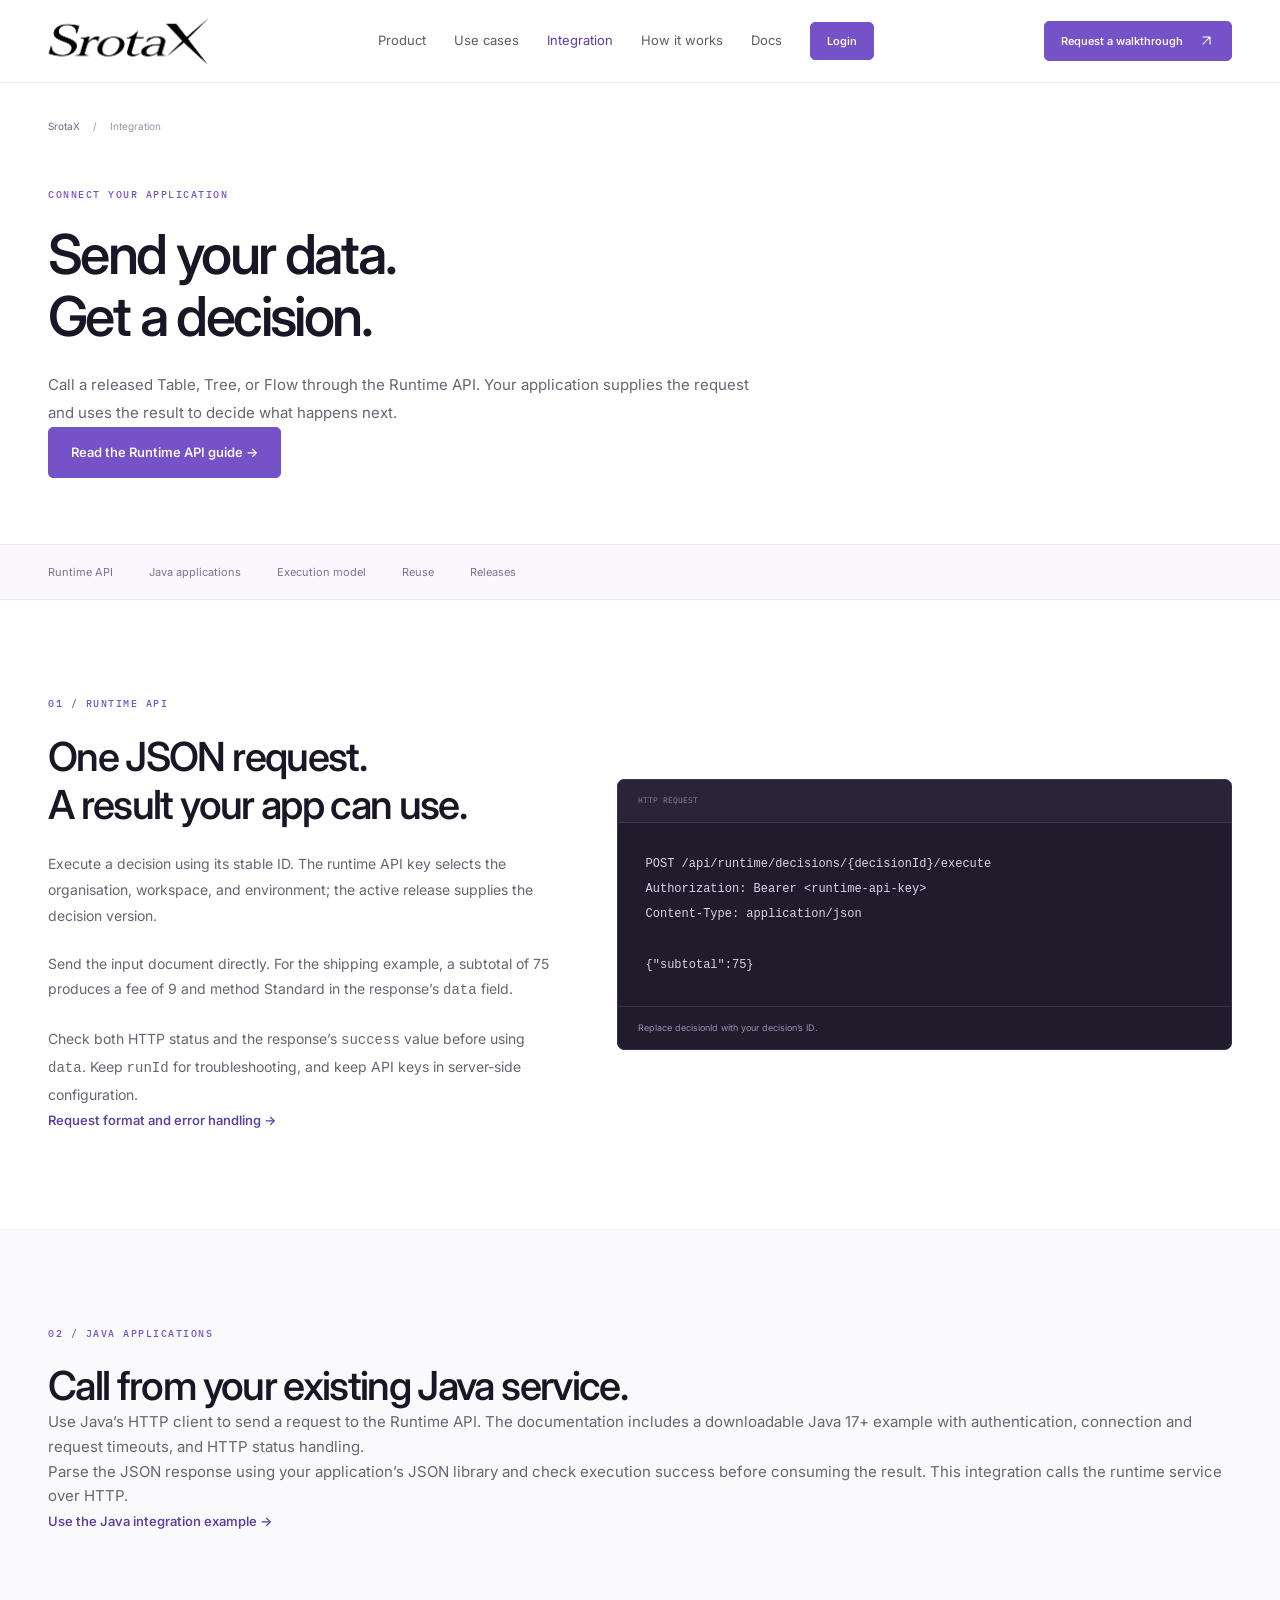
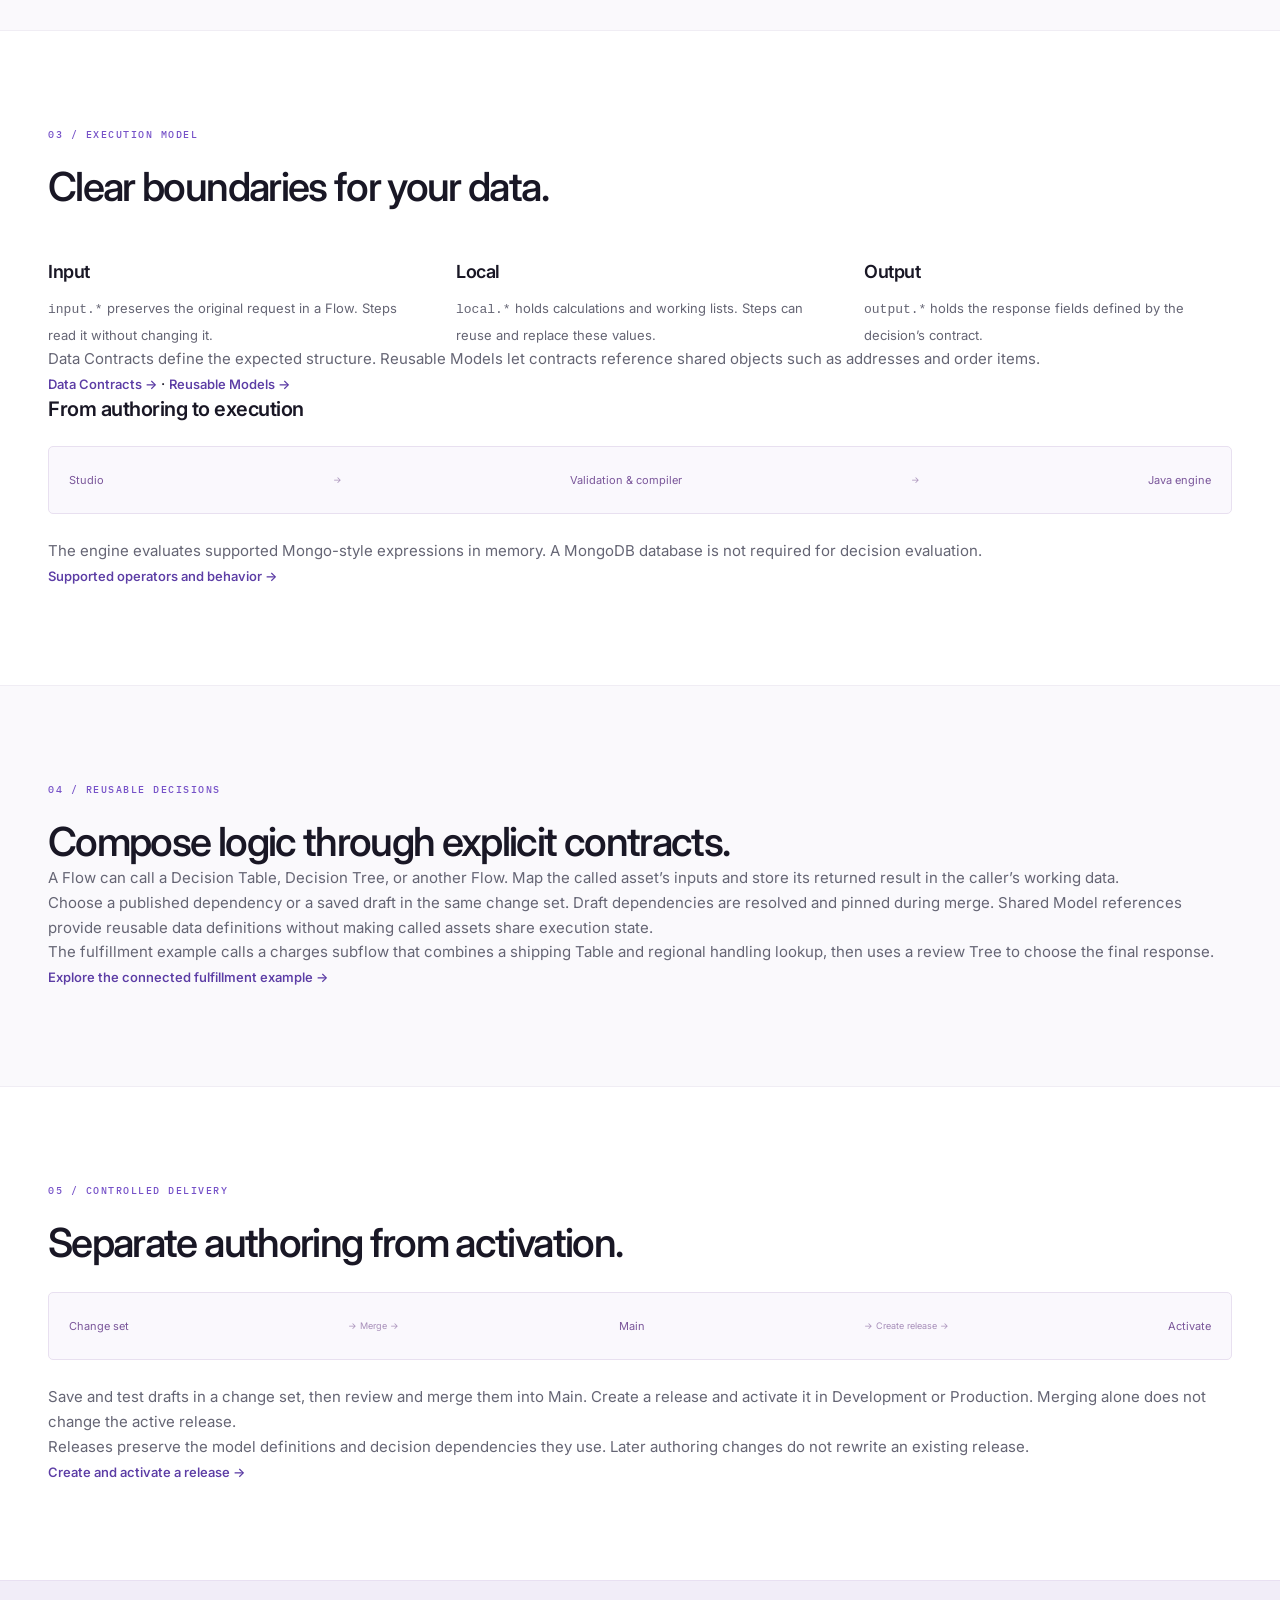
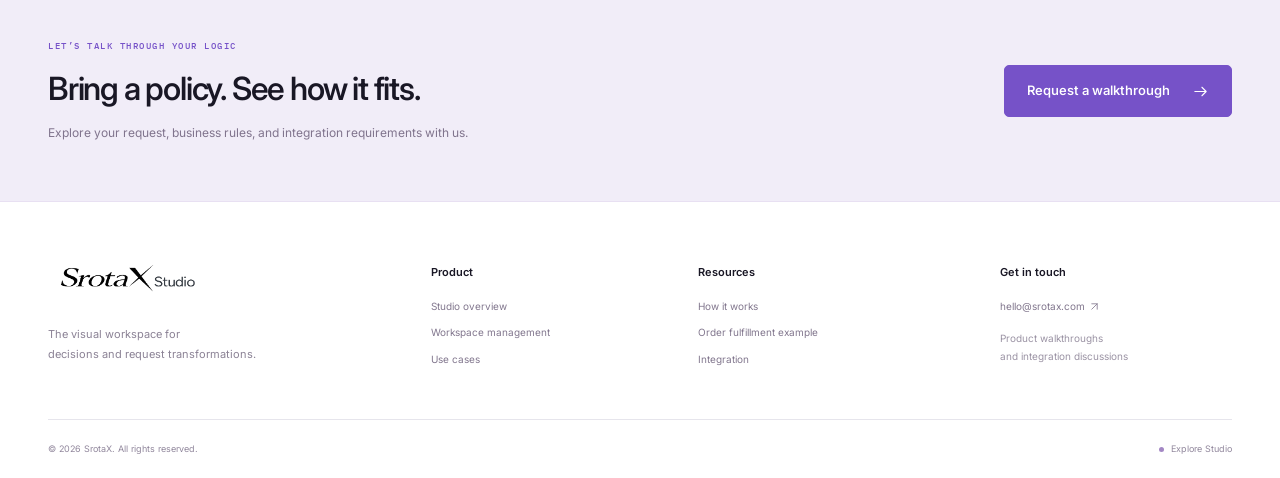
==== commit bb87b4d6: "Use transparent SrotaX and Studio branding" ====
--- a/architecture.html
+++ b/architecture.html
@@ -5,10 +5,10 @@
 <meta property="og:title" content="Integration — SrotaX Studio"><meta property="og:description" content="Connect your application to SrotaX through the Runtime API, call from Java, and control decision delivery with releases."><meta property="og:type" content="website">
 <link rel="icon" href="favicon.svg" type="image/svg+xml"><link rel="preconnect" href="https://fonts.googleapis.com"><link rel="preconnect" href="https://fonts.gstatic.com" crossorigin>
 <link href="https://fonts.googleapis.com/css2?family=IBM+Plex+Mono:wght@400;500&family=Inter:wght@400;450;500;550;600;650;700;750;800&display=swap" rel="stylesheet">
-<link rel="stylesheet" href="styles.css?v=use-cases-20261024"><script src="site.js?v=use-cases-20261024" defer></script>
+<link rel="stylesheet" href="styles.css?v=d9358ea248"><script src="site.js?v=use-cases-20261024" defer></script>
 </head><body data-page="architecture">
 <a href="#main" class="skip-link">Skip to content</a>
-<header class="site-header"><div class="container header-inner"><a class="brand" href="index.html" aria-label="SrotaX home"><img src="logo_black.png" width="767" height="167" alt="SrotaX"></a><button class="menu-toggle" aria-expanded="false" aria-controls="primary-nav">Menu <span aria-hidden="true">☰</span></button><nav id="primary-nav" aria-label="Main navigation"><a href="index.html#product" >Product</a><a href="use-cases.html">Use cases</a><a href="architecture.html" aria-current="page">Integration</a><a href="guide.html" >How it works</a><a href="https://docs.srotax.com/" target="_blank" rel="noopener noreferrer" aria-label="Docs (opens in a new tab)">Docs</a><a class="button compact nav-login" href="https://studio.srotax.com/login" target="_blank" rel="noopener noreferrer" aria-label="Login (opens in a new tab)">Login</a></nav><a class="button compact header-cta" href="index.html#walkthrough">Request a walkthrough <svg class="icon " width="22" height="22" viewBox="0 0 24 24" fill="none" stroke="currentColor" stroke-width="1.5" stroke-linecap="round" stroke-linejoin="round" aria-hidden="true"><path d="M7 17 17 7M7 7h10v10"/></svg></a></div></header>
+<header class="site-header"><div class="container header-inner"><a class="brand logo-crop" href="index.html" aria-label="SrotaX home"><img src="logo_black.png?v=2d1e009319" width="2169" height="725" alt="SrotaX"></a><button class="menu-toggle" aria-expanded="false" aria-controls="primary-nav">Menu <span aria-hidden="true">☰</span></button><nav id="primary-nav" aria-label="Main navigation"><a href="index.html#product" >Product</a><a href="use-cases.html">Use cases</a><a href="architecture.html" aria-current="page">Integration</a><a href="guide.html" >How it works</a><a href="https://docs.srotax.com/" target="_blank" rel="noopener noreferrer" aria-label="Docs (opens in a new tab)">Docs</a><a class="button compact nav-login" href="https://studio.srotax.com/login" target="_blank" rel="noopener noreferrer" aria-label="Login (opens in a new tab)">Login</a></nav><a class="button compact header-cta" href="index.html#walkthrough">Request a walkthrough <svg class="icon " width="22" height="22" viewBox="0 0 24 24" fill="none" stroke="currentColor" stroke-width="1.5" stroke-linecap="round" stroke-linejoin="round" aria-hidden="true"><path d="M7 17 17 7M7 7h10v10"/></svg></a></div></header>
 <main id="main">
 <section class="page-hero container"><div class="breadcrumb"><a href="index.html">SrotaX</a><span>/</span>Integration</div><span class="eyebrow">CONNECT YOUR APPLICATION</span><h1>Send your data.<br>Get a decision.</h1><p>Call a released Table, Tree, or Flow through the Runtime API. Your application supplies the request and uses the result to decide what happens next.</p><a class="button" href="https://docs.srotax.com/integration/runtime/">Read the Runtime API guide →</a></section>
 <div class="subnav"><nav class="container" aria-label="Integration sections"><a href="#runtime">Runtime API</a><a href="#java">Java applications</a><a href="#request-model">Execution model</a><a href="#boundaries">Reuse</a><a href="#releases">Releases</a></nav></div>
@@ -23,6 +23,6 @@
 <section class="section container" id="releases"><span class="eyebrow">05 / CONTROLLED DELIVERY</span><h2>Separate authoring from activation.</h2><div class="lifecycle"><span>Change set</span><i>→ Merge →</i><span>Main</span><i>→ Create release →</i><span>Activate</span></div><p>Save and test drafts in a change set, then review and merge them into Main. Create a release and activate it in Development or Production. Merging alone does not change the active release.</p><p>Releases preserve the model definitions and decision dependencies they use. Later authoring changes do not rewrite an existing release.</p><a class="inline-link" href="https://docs.srotax.com/studio/releases/">Create and activate a release →</a></section>
 </main>
 <section class="contact-band"><div class="container contact-inner"><div><span class="eyebrow">LET’S TALK THROUGH YOUR LOGIC</span><h2>Bring a policy. See how it fits.</h2><p>Explore your request, business rules, and integration requirements with us.</p></div><a class="button white" href="index.html#walkthrough">Request a walkthrough <svg class="icon " width="22" height="22" viewBox="0 0 24 24" fill="none" stroke="currentColor" stroke-width="1.5" stroke-linecap="round" stroke-linejoin="round" aria-hidden="true"><path d="M4 12h16m-6-6 6 6-6 6"/></svg></a></div></section>
-<footer class="container"><div class="footer-main"><div class="footer-brand"><a class="brand" href="index.html" aria-label="SrotaX Studio home"><img src="assets/studio-logo.png" width="174" height="58" alt="SrotaX Studio"></a><p>The visual workspace for<br>decisions and request transformations.</p></div><div><h3>Product</h3><a href="index.html#product">Studio overview</a><a href="index.html#workspace">Workspace management</a><a href="use-cases.html">Use cases</a></div><div><h3>Resources</h3><a href="guide.html">How it works</a><a href="guide.html#example">Order fulfillment example</a><a href="architecture.html">Integration</a></div><div><h3>Get in touch</h3><a href="mailto:hello@srotax.com">hello@srotax.com <svg class="icon " width="22" height="22" viewBox="0 0 24 24" fill="none" stroke="currentColor" stroke-width="1.5" stroke-linecap="round" stroke-linejoin="round" aria-hidden="true"><path d="M7 17 17 7M7 7h10v10"/></svg></a><span class="footer-note">Product walkthroughs<br>and integration discussions</span></div></div><div class="footer-bottom"><span>© <span data-year>2026</span> SrotaX. All rights reserved.</span><a href="architecture.html#runtime"><span class="status-dot"></span> Explore Studio</a></div></footer>
+<footer class="container"><div class="footer-main"><div class="footer-brand"><a class="brand" href="index.html" aria-label="SrotaX home"><img src="assets/studio-logo.png?v=194a12f739" width="2169" height="725" alt="SrotaX Studio"></a><p>The visual workspace for<br>decisions and request transformations.</p></div><div><h3>Product</h3><a href="index.html#product">Studio overview</a><a href="index.html#workspace">Workspace management</a><a href="use-cases.html">Use cases</a></div><div><h3>Resources</h3><a href="guide.html">How it works</a><a href="guide.html#example">Order fulfillment example</a><a href="architecture.html">Integration</a></div><div><h3>Get in touch</h3><a href="mailto:hello@srotax.com">hello@srotax.com <svg class="icon " width="22" height="22" viewBox="0 0 24 24" fill="none" stroke="currentColor" stroke-width="1.5" stroke-linecap="round" stroke-linejoin="round" aria-hidden="true"><path d="M7 17 17 7M7 7h10v10"/></svg></a><span class="footer-note">Product walkthroughs<br>and integration discussions</span></div></div><div class="footer-bottom"><span>© <span data-year>2026</span> SrotaX. All rights reserved.</span><a href="architecture.html#runtime"><span class="status-dot"></span> Explore Studio</a></div></footer>
 <dialog id="image-dialog" aria-labelledby="image-dialog-title"><div class="dialog-toolbar"><span id="image-dialog-title">Studio screenshot</span><button type="button" class="dialog-close" aria-label="Close screenshot">Close <span aria-hidden="true">×</span></button></div><div id="dialog-image-frame" class="capture-frame"><img id="dialog-image" alt=""></div><p>Actual SrotaX Studio interface · Sample assets</p></dialog>
 </body></html>
--- a/styles.css
+++ b/styles.css
@@ -33,3 +33,7 @@
 
 /* Use-case library follows the site's existing cards and typography. */
 .use-case-library{padding-bottom:90px}.use-case-filter{display:flex;align-items:center;gap:16px;flex-wrap:wrap;margin:28px 0 36px}.use-case-filter label{font-weight:600}.use-case-filter select{max-width:100%;padding:10px 36px 10px 12px;border:1px solid #d5cee2;border-radius:5px;background:#fff;color:var(--ink)}.use-case-filter select:focus-visible{outline:3px solid #916bdd;outline-offset:3px}.use-case-filter [role=status]{color:var(--muted);font-size:13px}.library-subtitle{font-size:26px;letter-spacing:-.6px;margin:36px 0 20px}.library-intro{margin-bottom:24px}.industry-tags{display:flex;gap:6px;flex-wrap:wrap;margin:18px 0}.industry-tags span{font-size:11px;line-height:1.5;padding:4px 8px;border-radius:4px;background:#f3eff9;color:#594176}.decision-example{margin:20px 0 0;padding-top:18px;border-top:1px solid #e9e4f0}.decision-example dt{font-size:11px;text-transform:uppercase;letter-spacing:.8px;color:var(--purple-dark);font-weight:600}.decision-example dd{margin:4px 0 14px;font-size:14px;color:var(--muted)}.application-boundary{font-size:13px;border-top:1px solid #e9e4f0;padding-top:16px}.library-grid article[hidden]{display:none}.featured-cases{grid-template-columns:repeat(2,minmax(0,1fr))}.all-use-cases{margin-top:28px}@media(max-width:640px){.featured-cases{grid-template-columns:1fr}.use-case-library{padding-bottom:48px}.library-subtitle{font-size:23px}}
+
+/* Frame the supplied wordmark without changing its original pixels. */
+.brand.logo-crop{position:relative;display:block;width:160px;height:46px;overflow:hidden}.brand.logo-crop img{position:absolute;width:168%;max-width:none;height:auto;left:-34%;top:-46%}
+@media(max-width:1100px){.brand.logo-crop{width:145px;height:42px}}
